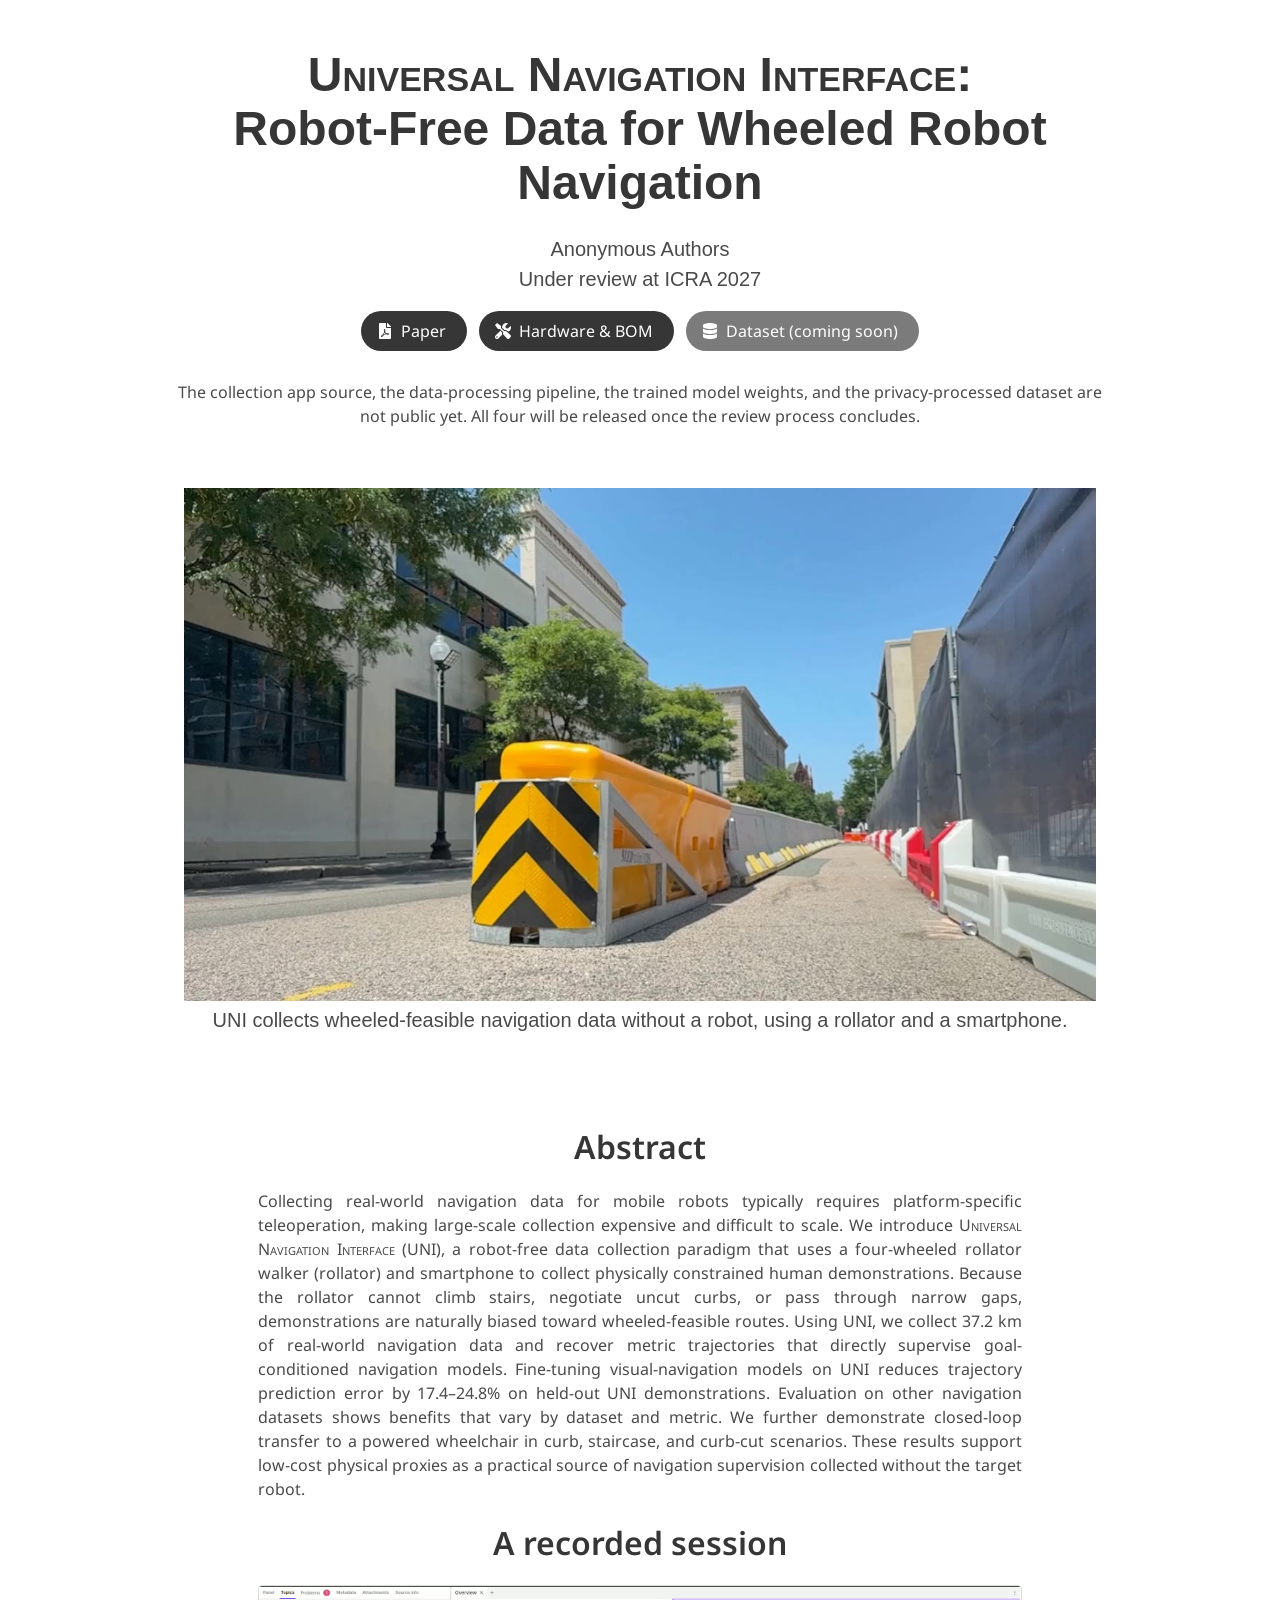
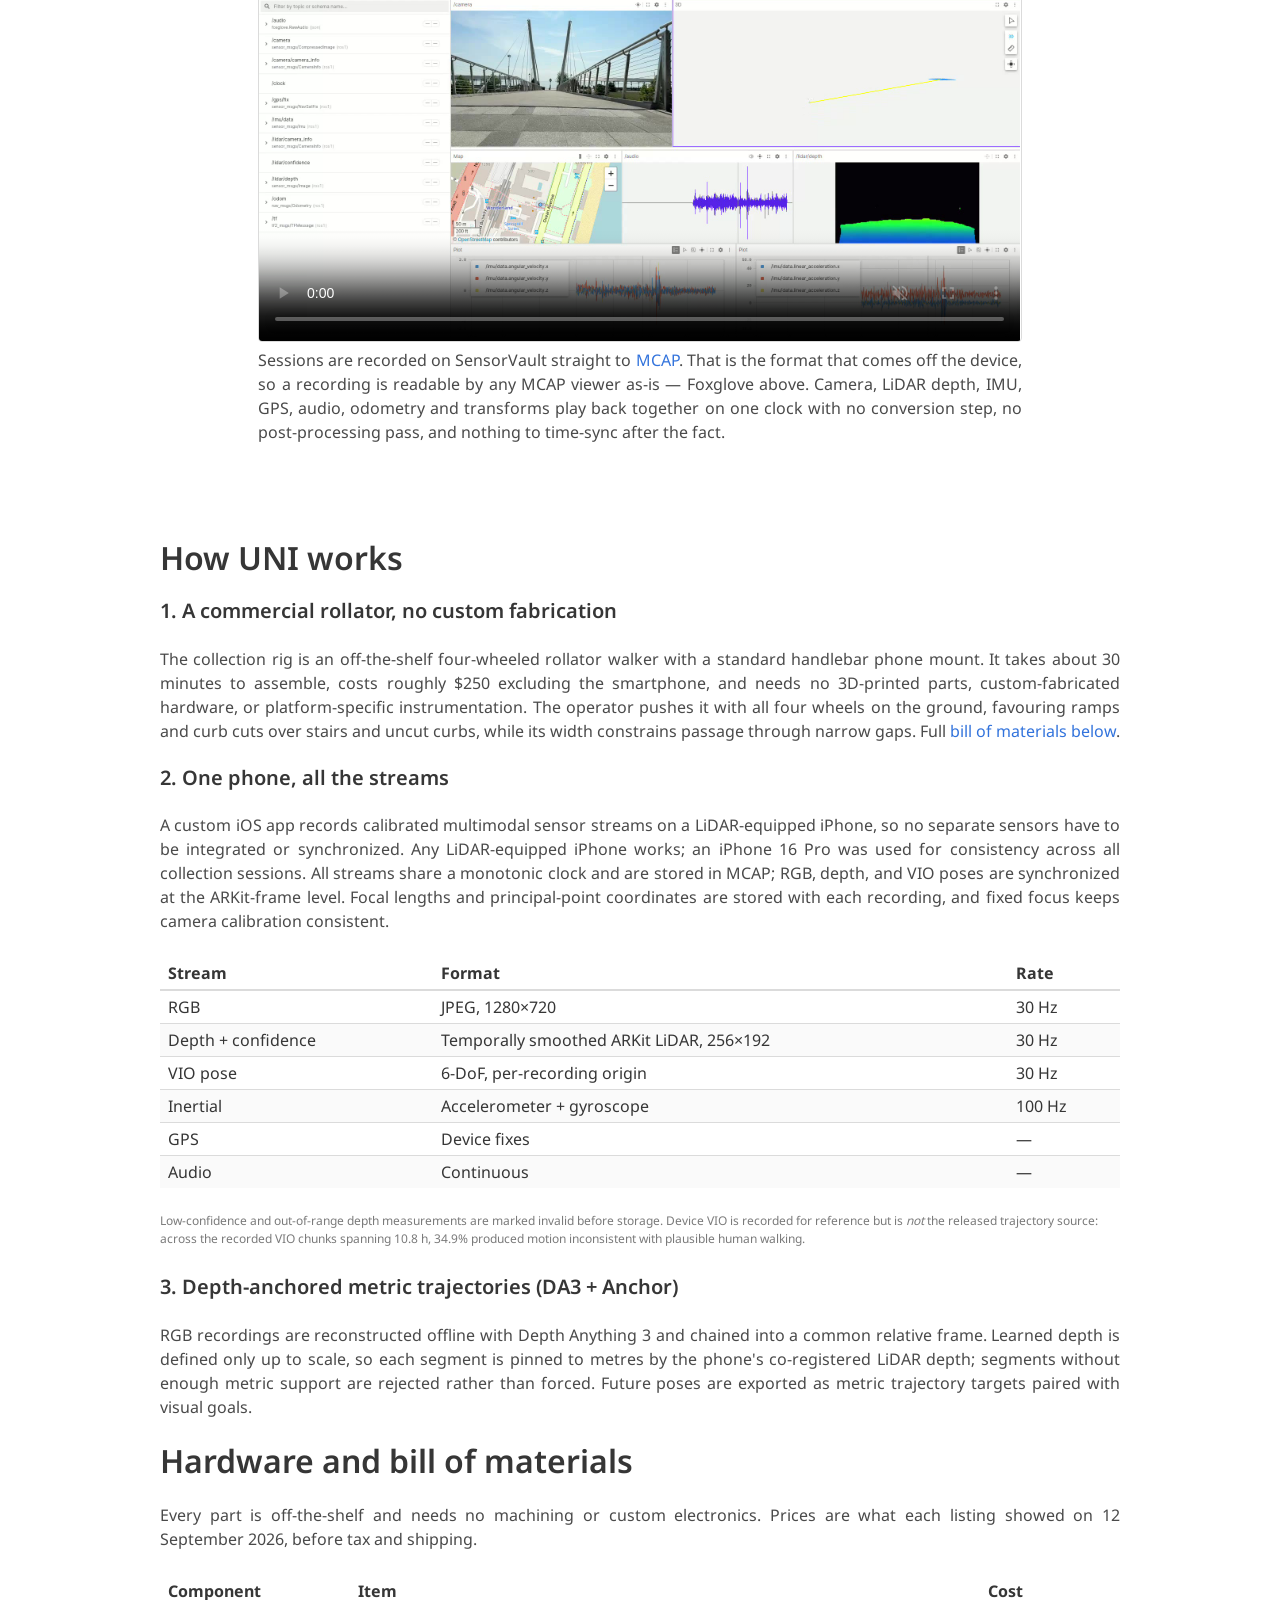
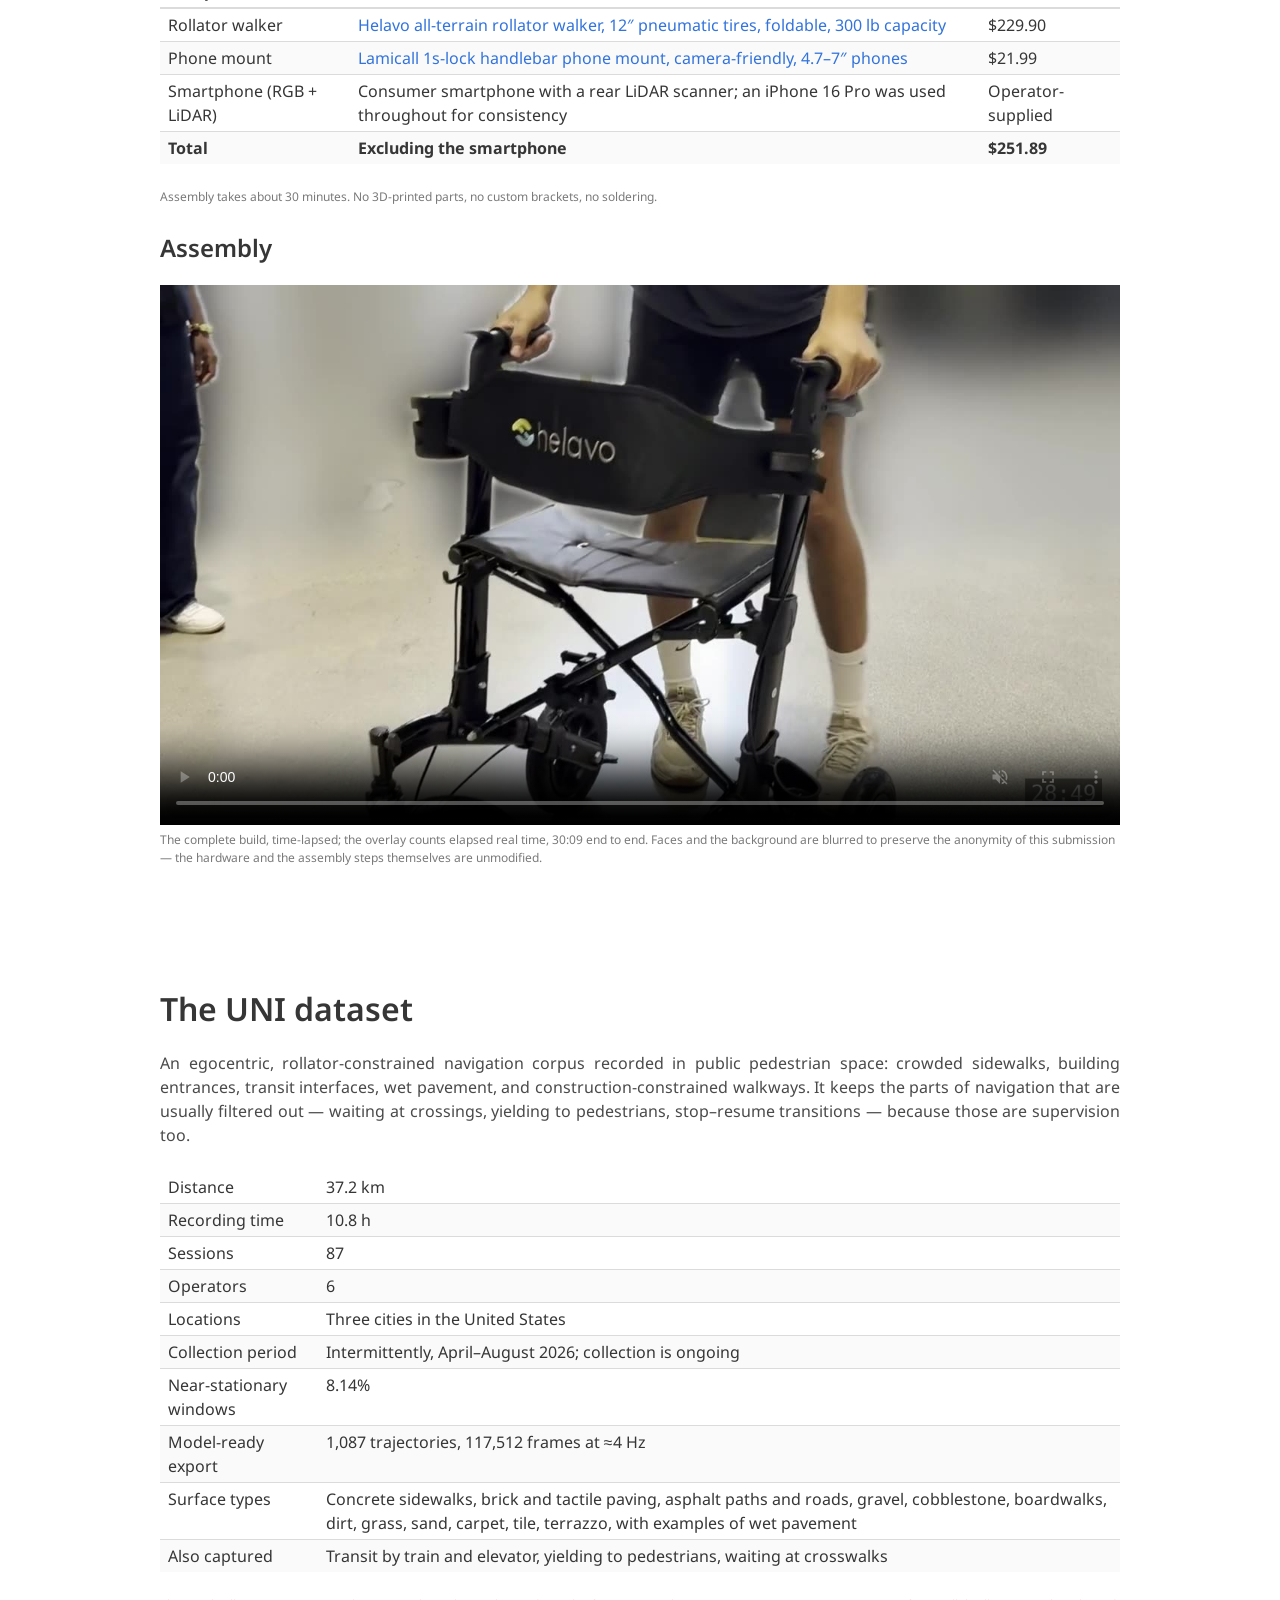
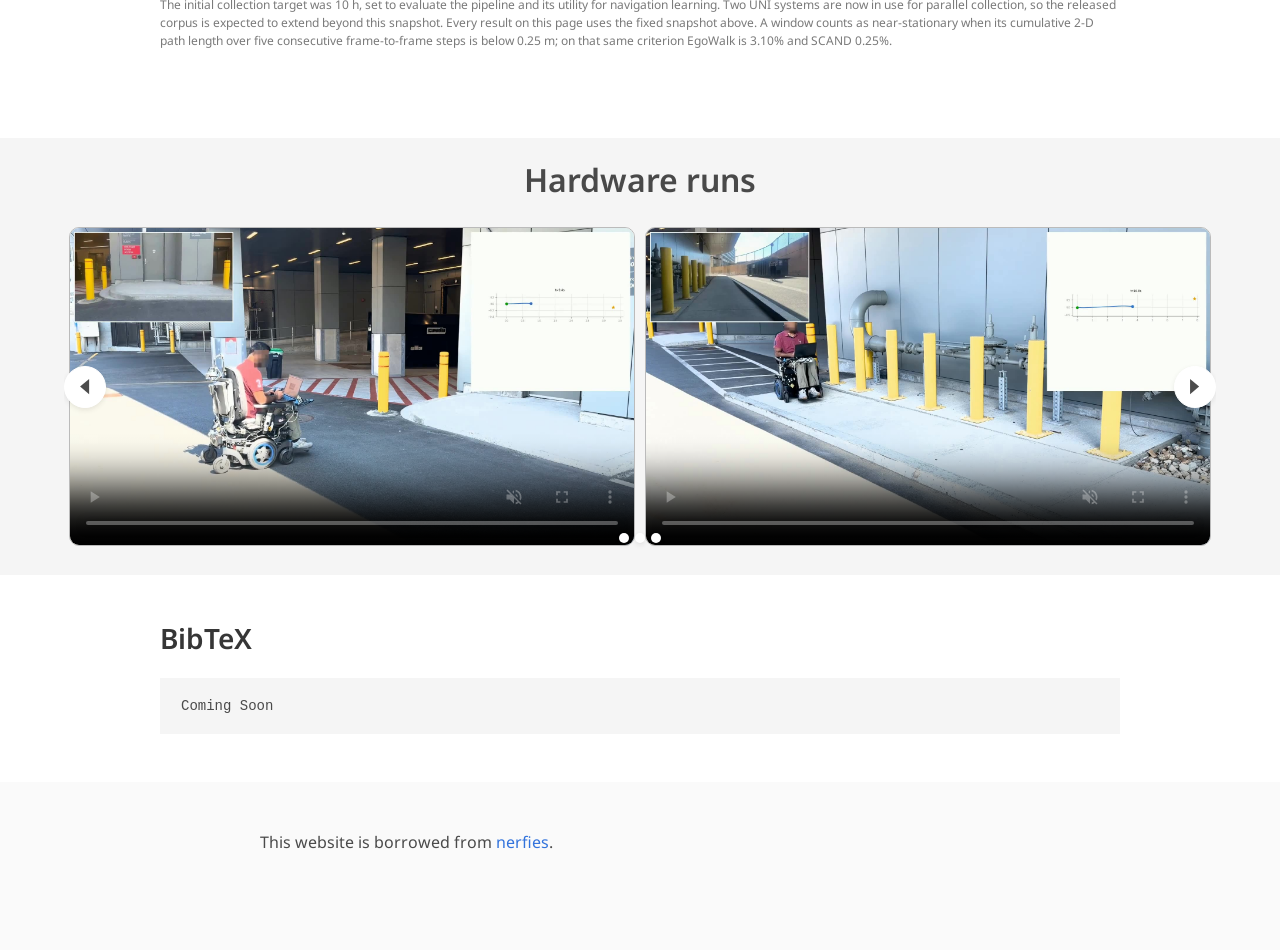
==== index.html @ 8fbfdc80 "carousel the hardware runs after the dataset; tighten system and BOM copy" ====
<!DOCTYPE html>
<html>
<head>
  <meta charset="utf-8">
  <meta name="description"
        content="UNI is a robot-free navigation data collection paradigm: a commercial four-wheeled rollator walker and a LiDAR smartphone collect physically constrained human demonstrations, yielding 37.2 km of metric navigation supervision for wheeled robots.">
  <meta name="keywords" content="visual navigation, robot-free data collection, wheeled robots, demonstration data, assistive mobility">
  <meta name="viewport" content="width=device-width, initial-scale=1">
  <title>UNI: Robot-Free Data for Wheeled Robot Navigation</title>

  <!-- No analytics, no third-party fonts, no CDNs: every asset below is served from this repo. -->
  <link rel="stylesheet" href="./static/css/fonts.css">
  <link rel="stylesheet" href="./static/css/bulma.min.css">
  <link rel="stylesheet" href="./static/css/bulma-carousel.min.css">
  <link rel="stylesheet" href="./static/css/bulma-slider.min.css">
  <link rel="stylesheet" href="./static/css/fontawesome.all.min.css">
  <link rel="stylesheet" href="./static/css/index.css">
  <link rel="icon" href="./static/images/favicon.svg">

  <script src="./static/js/jquery.min.js"></script>
  <script defer src="./static/js/fontawesome.all.min.js"></script>
  <script src="./static/js/bulma-carousel.min.js"></script>
  <script src="./static/js/bulma-slider.min.js"></script>
  <script src="./static/js/index.js"></script>
</head>
<body>

<!-- The template navbar is omitted: every item in it is a link to an author or lab page. -->

<section class="hero">
  <div class="hero-body">
    <div class="container is-max-desktop">
      <div class="columns is-centered">
        <div class="column has-text-centered">
          <h1 class="title is-1 publication-title">
            <span class="dnerf">Universal Navigation Interface</span>:<br>
            Robot-Free Data for Wheeled Robot Navigation
          </h1>
          <div class="is-size-5 publication-authors">
            <span class="author-block">Anonymous Authors</span>
          </div>
          <div class="is-size-5 publication-authors">
            <span class="author-block">Under review at ICRA 2027</span>
          </div>

          <div class="column has-text-centered">
            <div class="publication-links">
              <!-- The PDF is the submitted manuscript with its document properties
                   stripped by tools/scrub-pdf.py. Re-run that after every re-upload:
                   LaTeX rewrites the Info dictionary each build. -->
              <span class="link-block">
                <a href="./static/paper/universal-navigation-interface.pdf"
                   target="_blank" rel="noopener"
                   class="external-link button is-normal is-rounded is-dark">
                  <span class="icon"><i class="fas fa-file-pdf"></i></span>
                  <span>Paper</span>
                </a>
              </span>
              <span class="link-block">
                <a href="#bom" class="external-link button is-normal is-rounded is-dark">
                  <span class="icon"><i class="fas fa-tools"></i></span>
                  <span>Hardware &amp; BOM</span>
                </a>
              </span>
              <span class="link-block">
                <span class="external-link button is-normal is-rounded is-dark" aria-disabled="true">
                  <span class="icon"><i class="fas fa-database"></i></span>
                  <span>Dataset (coming soon)</span>
                </span>
              </span>
              <!-- Code and data buttons go here for the camera-ready. -->
            </div>
            <div class="content">
              <p>
                The collection app source, the data-processing pipeline, the trained model
                weights, and the privacy-processed dataset are not public yet. All four will be
                released once the review process concludes.
              </p>
            </div>
          </div>
        </div>
      </div>
    </div>
  </div>
</section>

<section class="hero teaser">
  <div class="container is-max-desktop">
    <div class="hero-body">
      <!-- poster is frame 0 of the video, so there is no visual jump when playback
           starts, and something is on screen if a browser refuses to autoplay. -->
      <video id="teaser" autoplay muted loop playsinline preload="auto"
             poster="./static/images/teaser_poster.jpg" height="100%">
        <source src="./static/videos/teaser.mp4"
                type="video/mp4">
      </video>
      <h2 class="subtitle has-text-centered">
        <span class="dnerf">UNI</span> collects wheeled-feasible navigation data without a robot,
        using a rollator and a smartphone.
      </h2>
    </div>
  </div>
</section>


<section class="section">
  <div class="container is-max-desktop">
    <!-- Abstract. Paper abstract, verbatim. -->
    <div class="columns is-centered has-text-centered">
      <div class="column is-four-fifths">
        <h2 class="title is-3">Abstract</h2>
        <div class="content has-text-justified">
          <p>
            Collecting real-world navigation data for mobile robots typically requires
            platform-specific teleoperation, making large-scale collection expensive and difficult
            to scale. We introduce <span class="dnerf">Universal Navigation Interface</span>
            (<span class="dnerf">UNI</span>), a robot-free data collection paradigm that uses a
            four-wheeled rollator walker (rollator) and smartphone to collect physically
            constrained human demonstrations. Because the rollator cannot climb stairs, negotiate
            uncut curbs, or pass through narrow gaps, demonstrations are naturally biased toward
            wheeled-feasible routes. Using <span class="dnerf">UNI</span>, we collect 37.2&nbsp;km
            of real-world navigation data and recover metric trajectories that directly supervise
            goal-conditioned navigation models. Fine-tuning visual-navigation models on
            <span class="dnerf">UNI</span> reduces trajectory prediction error by
            17.4&ndash;24.8% on held-out <span class="dnerf">UNI</span> demonstrations. Evaluation
            on other navigation datasets shows benefits that vary by dataset and metric. We further
            demonstrate closed-loop transfer to a powered wheelchair in curb, staircase, and
            curb-cut scenarios. These results support low-cost physical proxies as a practical
            source of navigation supervision collected without the target robot.
          </p>
        </div>
      </div>
    </div>
    <!--/ Abstract. -->

    <!-- Foxglove glimpse. Note: the Map panel names the streets and transit stop of the
         recording site at this zoom. Kept visible at the author's request. -->
    <div class="columns is-centered has-text-centered">
      <div class="column is-four-fifths">
        <h2 class="title is-3">A recorded session</h2>
        <div class="content">
          <video id="foxglove-video" controls muted loop playsinline preload="metadata"
                 width="100%" poster="./static/images/foxglove_poster.jpg">
            <source src="./static/videos/foxglove.mp4"
                    type="video/mp4">
          </video>
          <p class="has-text-justified">
            Sessions are recorded on SensorVault straight to <a
              href="https://mcap.dev/">MCAP</a>. That is the format that comes off the device, so
            a recording is readable by any MCAP viewer as-is &mdash; Foxglove above. Camera, LiDAR
            depth, IMU, GPS, audio, odometry and transforms play back together on one clock with
            no conversion step, no post-processing pass, and nothing to time-sync after the fact.
          </p>
        </div>
      </div>
    </div>
    <!--/ Foxglove glimpse. -->

  </div>
</section>


<section class="section">
  <div class="container is-max-desktop">

    <!-- System. -->
    <div class="columns is-centered">
      <div class="column is-full-width">
        <h2 class="title is-3">How UNI works</h2>

        <h3 class="title is-5">1. A commercial rollator, no custom fabrication</h3>
        <div class="content has-text-justified">
          <p>
            The collection rig is an off-the-shelf four-wheeled rollator walker with a standard
            handlebar phone mount. It takes about 30 minutes to assemble, costs roughly $250
            excluding the smartphone, and needs no 3D-printed parts, custom-fabricated hardware, or
            platform-specific instrumentation. The operator pushes it with all four wheels on the
            ground, favouring ramps and curb cuts over stairs and uncut curbs, while its width
            constrains passage through narrow gaps. Full
            <a href="#bom">bill of materials below</a>.
          </p>
        </div>

        <h3 class="title is-5">2. One phone, all the streams</h3>
        <div class="content has-text-justified">
          <p>
            <!-- The paper names the iOS app. Left unnamed here per ANONYMITY.md, which bars app
                 names attributable to the authors. Restore the name in the camera-ready. -->
            A custom iOS app records calibrated multimodal sensor streams on a LiDAR-equipped
            iPhone, so no separate sensors have to be integrated or synchronized. Any
            LiDAR-equipped iPhone works; an iPhone 16 Pro was used for consistency across all
            collection sessions. All streams share a monotonic clock and are stored in MCAP; RGB,
            depth, and VIO poses are synchronized at the ARKit-frame level. Focal lengths and
            principal-point coordinates are stored with each recording, and fixed focus keeps
            camera calibration consistent.
          </p>
        </div>

        <table class="table is-fullwidth is-striped is-narrow">
          <thead>
            <tr><th>Stream</th><th>Format</th><th>Rate</th></tr>
          </thead>
          <tbody>
            <tr><td>RGB</td><td>JPEG, 1280&times;720</td><td>30&nbsp;Hz</td></tr>
            <tr><td>Depth + confidence</td><td>Temporally smoothed ARKit LiDAR, 256&times;192</td><td>30&nbsp;Hz</td></tr>
            <tr><td>VIO pose</td><td>6-DoF, per-recording origin</td><td>30&nbsp;Hz</td></tr>
            <tr><td>Inertial</td><td>Accelerometer + gyroscope</td><td>100&nbsp;Hz</td></tr>
            <tr><td>GPS</td><td>Device fixes</td><td>&mdash;</td></tr>
            <tr><td>Audio</td><td>Continuous</td><td>&mdash;</td></tr>
          </tbody>
        </table>
        <p class="is-size-7 has-text-grey">
          Low-confidence and out-of-range depth measurements are marked invalid before storage.
          Device VIO is recorded for reference but is <em>not</em> the released trajectory source:
          across the recorded VIO chunks spanning 10.8&nbsp;h, 34.9% produced motion inconsistent
          with plausible human walking.
        </p>

        <h3 class="title is-5">3. Depth-anchored metric trajectories (DA3&nbsp;+&nbsp;Anchor)</h3>
        <div class="content has-text-justified">
          <p>
            RGB recordings are reconstructed offline with Depth Anything 3 and chained into a
            common relative frame. Learned depth is defined only up to scale, so each segment is
            pinned to metres by the phone's co-registered LiDAR depth; segments without enough
            metric support are rejected rather than forced. Future poses are exported as metric
            trajectory targets paired with visual goals.
          </p>
        </div>
      </div>
    </div>
    <!--/ System. -->

    <!-- Hardware. Kept next to the system description because the paper points readers
         here for the bill of materials. -->
    <div class="columns is-centered" id="bom">
      <div class="column is-full-width">
        <h2 class="title is-3">Hardware and bill of materials</h2>
        <div class="content has-text-justified">
          <p>
            Every part is off-the-shelf and needs no machining or custom electronics. Prices are
            what each listing showed on <time datetime="2026-09-12">12 September 2026</time>,
            before tax and shipping.
          </p>
        </div>

        <table class="table is-fullwidth is-striped is-narrow">
          <thead>
            <tr><th>Component</th><th>Item</th><th>Cost</th></tr>
          </thead>
          <tbody>
            <tr>
              <td>Rollator walker</td>
              <td><a href="https://www.amazon.com/dp/B0B3XBNTQX"
                     rel="noopener noreferrer">Helavo all-terrain rollator walker,
                  12&Prime; pneumatic tires, foldable, 300&nbsp;lb capacity</a></td>
              <td>$229.90</td>
            </tr>
            <tr>
              <td>Phone mount</td>
              <td><a href="https://www.amazon.com/dp/B0BN551HR2"
                     rel="noopener noreferrer">Lamicall 1s-lock handlebar phone mount,
                  camera-friendly, 4.7&ndash;7&Prime; phones</a></td>
              <td>$21.99</td>
            </tr>
            <tr>
              <td>Smartphone (RGB + LiDAR)</td>
              <td>Consumer smartphone with a rear LiDAR scanner; an iPhone 16 Pro was used
                  throughout for consistency</td>
              <td>Operator-supplied</td>
            </tr>
            <tr>
              <th>Total</th>
              <th>Excluding the smartphone</th>
              <th>$251.89</th>
            </tr>
          </tbody>
        </table>
        <p class="is-size-7 has-text-grey">
          Assembly takes about 30 minutes. No 3D-printed parts, no custom brackets, no soldering.
        </p>

        <!-- Assembly walkthrough. Local file, not a YouTube embed: an embed would log
             every reviewer's request to a third party. -->
        <h3 class="title is-4">Assembly</h3>
        <div class="content">
          <video id="assembly-video" controls muted playsinline preload="metadata" width="100%"
                 poster="./static/images/assembly_poster.jpg">
            <source src="./static/videos/assembly.mp4"
                    type="video/mp4">
          </video>
          <p class="is-size-7 has-text-grey">
            The complete build, time-lapsed; the overlay counts elapsed real time, 30:09 end to end.
            Faces and the background are blurred to preserve the anonymity of this submission &mdash;
            the hardware and the assembly steps themselves are unmodified.
          </p>
        </div>
      </div>
    </div>
    <!--/ Hardware. -->

  </div>
</section>


<section class="section" id="dataset">
  <div class="container is-max-desktop">

    <!-- Dataset. -->
    <div class="columns is-centered">
      <div class="column is-full-width">
        <h2 class="title is-3">The UNI dataset</h2>

        <div class="content has-text-justified">
          <p>
            An egocentric, rollator-constrained navigation corpus recorded in public pedestrian
            space: crowded sidewalks, building entrances, transit interfaces, wet pavement, and
            construction-constrained walkways. It keeps the parts of navigation that are usually
            filtered out &mdash; waiting at crossings, yielding to pedestrians, stop&ndash;resume
            transitions &mdash; because those are supervision too.
          </p>
        </div>

        <table class="table is-fullwidth is-striped is-narrow">
          <tbody>
            <tr><td>Distance</td><td>37.2 km</td></tr>
            <tr><td>Recording time</td><td>10.8 h</td></tr>
            <tr><td>Sessions</td><td>87</td></tr>
            <tr><td>Operators</td><td>6</td></tr>
            <tr><td>Locations</td><td>Three cities in the United States</td></tr>
            <tr><td>Collection period</td><td>Intermittently, April&ndash;August 2026; collection is ongoing</td></tr>
            <tr><td>Near-stationary windows</td><td>8.14%</td></tr>
            <tr><td>Model-ready export</td><td>1,087 trajectories, 117,512 frames at &asymp;4 Hz</td></tr>
            <tr><td>Surface types</td><td>Concrete sidewalks, brick and tactile paving, asphalt
                paths and roads, gravel, cobblestone, boardwalks, dirt, grass, sand, carpet, tile,
                terrazzo, with examples of wet pavement</td></tr>
            <tr><td>Also captured</td><td>Transit by train and elevator, yielding to pedestrians,
                waiting at crosswalks</td></tr>
          </tbody>
        </table>
        <p class="is-size-7 has-text-grey">
          The initial collection target was 10 h, set to evaluate the pipeline and its utility for
          navigation learning. Two UNI systems are now in use for parallel collection, so the
          released corpus is expected to extend beyond this snapshot. Every result on this page
          uses the fixed snapshot above. A window counts as near-stationary when its cumulative
          2-D path length over five consecutive frame-to-frame steps is below 0.25&nbsp;m; on that
          same criterion EgoWalk is 3.10% and SCAND 0.25%.
        </p>
      </div>
    </div>
  </div>

  <div class="container is-max-desktop">
    <div class="columns is-centered">
      <div class="column is-full-width">
        <!-- Downloadable subset. Add the button here once a subset is actually ready to serve;
             a reviewer who can open real data trusts the corpus far more than one reading a
             table. Host the file in this repo or on an anonymous host, and strip metadata first. -->
      </div>
    </div>
    <!--/ Dataset. -->
  </div>
</section>


<!-- Hardware runs. bulma-carousel is already loaded in the head and index.js
     attaches every .carousel. slidesToShow is set to 2 there rather than via
     data-slides-to-show: dataset values are strings, and the lib adds slidesToShow to
     itself in its centerMode path, where "2" would concatenate instead of add. -->
<section class="hero is-light is-small">
  <div class="hero-body">
    <div class="container">
      <h2 class="title is-3 has-text-centered">Hardware runs</h2>
      <div id="results-carousel" class="carousel results-carousel">
        <div class="item">
          <video poster="./static/images/deploy_curb_poster.jpg" id="deploy-curb-video"
                 autoplay controls muted loop playsinline height="100%">
            <source src="./static/videos/deploy_curb.mp4"
                    type="video/mp4">
          </video>
        </div>
        <div class="item">
          <video poster="./static/images/deploy_curb_climb_poster.jpg" id="deploy-curb-climb-video"
                 autoplay controls muted loop playsinline height="100%">
            <source src="./static/videos/deploy_curb_climb.mp4"
                    type="video/mp4">
          </video>
        </div>
        <div class="item">
          <video poster="./static/images/deploy_stairs_poster.jpg" id="deploy-stairs-video"
                 autoplay controls muted loop playsinline height="100%">
            <source src="./static/videos/deploy_stairs.mp4"
                    type="video/mp4">
          </video>
        </div>
      </div>
    </div>
  </div>
</section>
<!--/ Hardware runs. -->


<section class="section" id="BibTeX">
  <div class="container is-max-desktop content">
    <h2 class="title">BibTeX</h2>
    <pre><code>Coming Soon</code></pre>
  </div>
</section>


<footer class="footer">
  <div class="container">
    <div class="columns is-centered">
      <div class="column is-8">
        <div class="content">
          <p>
            This website is borrowed from <a href="https://github.com/google/nerfies">nerfies</a>.
          </p>
        </div>
      </div>
    </div>
  </div>
</footer>

</body>
</html>
---- static/css/fonts.css ----
/* Noto Sans (SIL Open Font License 1.1), self-hosted so the page issues no
   third-party requests. Variable font: one file covers the full weight range. */

/* latin-ext */
@font-face {
  font-family: 'Noto Sans';
  font-style: normal;
  font-weight: 100 900;
  font-stretch: 100%;
  font-display: swap;
  src: url(../fonts/noto-sans-latin-ext.woff2) format('woff2');
  unicode-range: U+0100-02BA, U+02BD-02C5, U+02C7-02CC, U+02CE-02D7, U+02DD-02FF, U+0304, U+0308, U+0329, U+1D00-1DBF, U+1E00-1E9F, U+1EF2-1EFF, U+2020, U+20A0-20AB, U+20AD-20C0, U+2113, U+2C60-2C7F, U+A720-A7FF;
}

/* latin */
@font-face {
  font-family: 'Noto Sans';
  font-style: normal;
  font-weight: 100 900;
  font-stretch: 100%;
  font-display: swap;
  src: url(../fonts/noto-sans-latin.woff2) format('woff2');
  unicode-range: U+0000-00FF, U+0131, U+0152-0153, U+02BB-02BC, U+02C6, U+02DA, U+02DC, U+0304, U+0308, U+0329, U+2000-206F, U+20AC, U+2122, U+2191, U+2193, U+2212, U+2215, U+FEFF, U+FFFD;
}
---- static/css/index.css ----
body {
  font-family: 'Noto Sans', sans-serif;
}


.footer .icon-link {
    font-size: 25px;
    color: #000;
}

.link-block a,
.link-block .button {
    margin-top: 5px;
    margin-bottom: 5px;
}

/* The dataset button is a placeholder until the release, so it is a plain
   <span> with no href: keep the button metrics but drop the click affordance. */
.link-block .button[aria-disabled="true"] {
    cursor: default;
    opacity: 0.65;
}

.dnerf {
  font-variant: small-caps;
}


.teaser .hero-body {
  padding-top: 0;
  padding-bottom: 3rem;
}

.teaser {
  font-family: 'Google Sans', sans-serif;
}


.publication-title {
}

.publication-banner {
  max-height: parent;

}

.publication-banner video {
  position: relative;
  left: auto;
  top: auto;
  transform: none;
  object-fit: fit;
}

.publication-header .hero-body {
}

.publication-title {
    font-family: 'Google Sans', sans-serif;
}

.publication-authors {
    font-family: 'Google Sans', sans-serif;
}

.publication-venue {
    color: #555;
    width: fit-content;
    font-weight: bold;
}

.publication-awards {
    color: #ff3860;
    width: fit-content;
    font-weight: bolder;
}

.publication-authors {
}

.publication-authors a {
   color: hsl(204, 86%, 53%) !important;
}

.publication-authors a:hover {
    text-decoration: underline;
}

.author-block {
  display: inline-block;
}

.publication-banner img {
}

.publication-authors {
  /*color: #4286f4;*/
}

.publication-video {
    position: relative;
    width: 100%;
    height: 0;
    padding-bottom: 56.25%;

    overflow: hidden;
    border-radius: 10px !important;
}

.publication-video iframe {
    position: absolute;
    top: 0;
    left: 0;
    width: 100%;
    height: 100%;
}

.publication-body img {
}

.results-carousel {
  overflow: hidden;
}

.results-carousel .item {
  margin: 5px;
  overflow: hidden;
  border: 1px solid #bbb;
  border-radius: 10px;
  padding: 0;
  font-size: 0;
}

.results-carousel video {
  margin: 0;
}


.interpolation-panel {
  background: #f5f5f5;
  border-radius: 10px;
}

.interpolation-panel .interpolation-image {
  width: 100%;
  border-radius: 5px;
}

.interpolation-video-column {
}

.interpolation-panel .slider {
  margin: 0 !important;
}

.interpolation-panel .slider {
  margin: 0 !important;
}

#interpolation-image-wrapper {
  width: 100%;
}
#interpolation-image-wrapper img {
  border-radius: 5px;
}


/* Footnote lines under tables. Bulma gives a bare <p> no bottom margin, so
   without this they collide with the next heading. */
p.is-size-7.has-text-grey {
  margin-bottom: 1.75rem;
}


/* Hero link buttons. Bulma gives adjacent buttons no gap outside a .buttons
   wrapper, and .link-block only sets vertical margin, so they would touch. */
.publication-links {
  margin-bottom: 1.5rem;
}

.publication-links .link-block {
  display: inline-block;
  margin: 0 0.25rem;
}


/* Foxglove clip. Its topics sidebar is near-white, so against a white page the
   left ~25% of the frame reads as background and the video looks shoved right of
   the centred heading above it. A border makes the real extent visible. */
#foxglove-video {
  border: 1px solid #dbdbdb;
  border-radius: 4px;
}
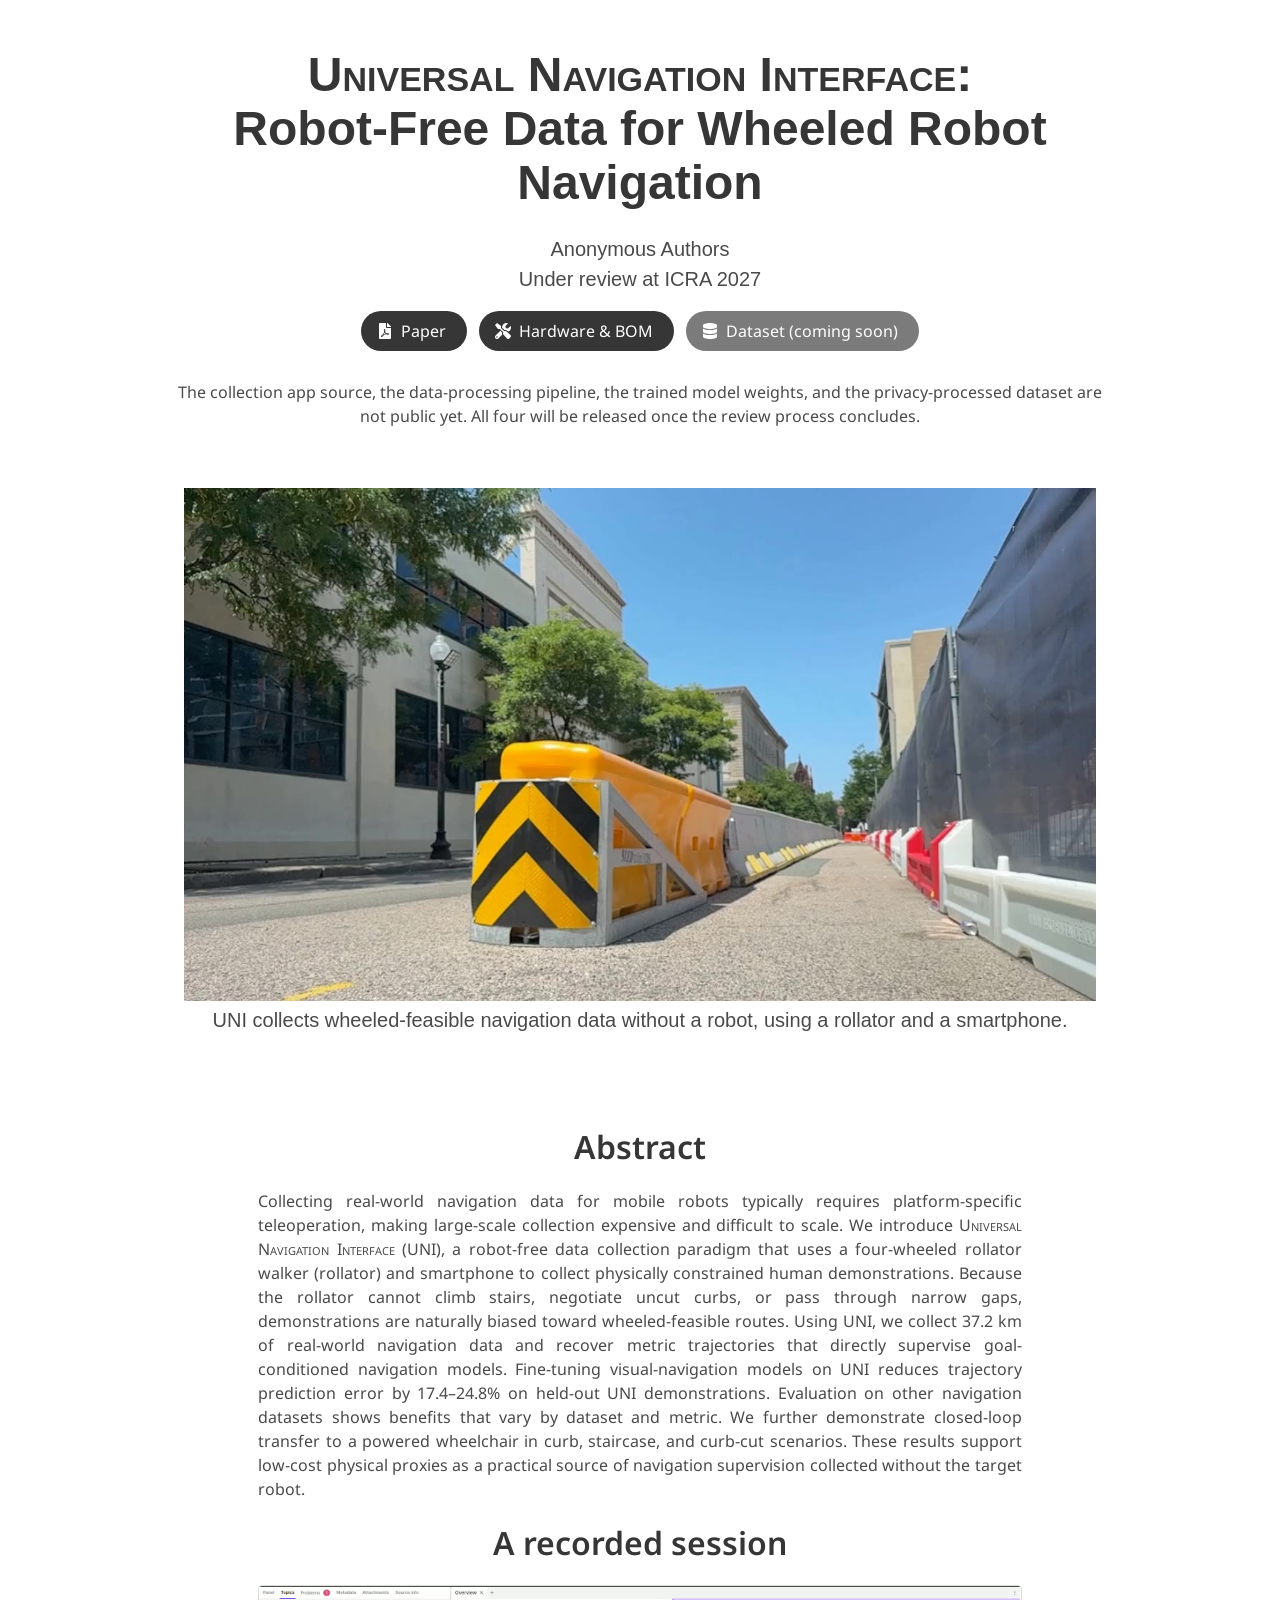
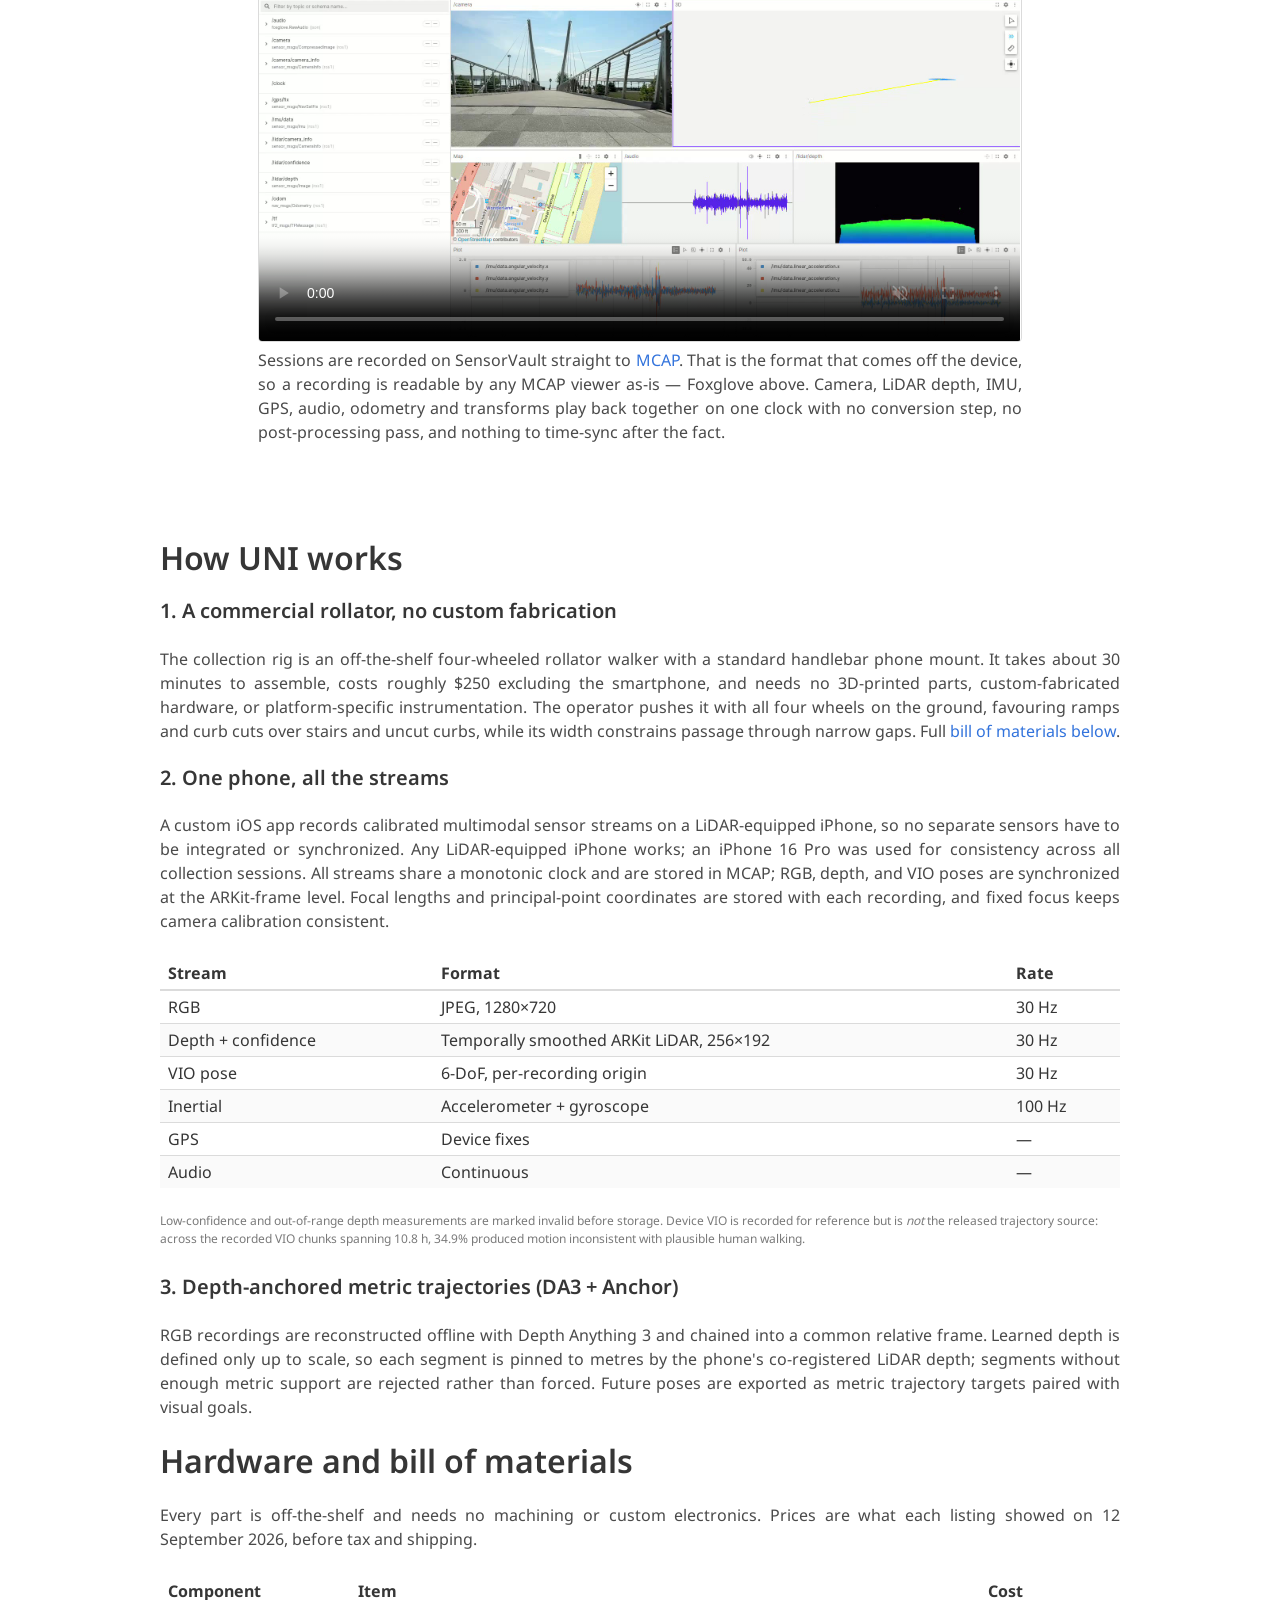
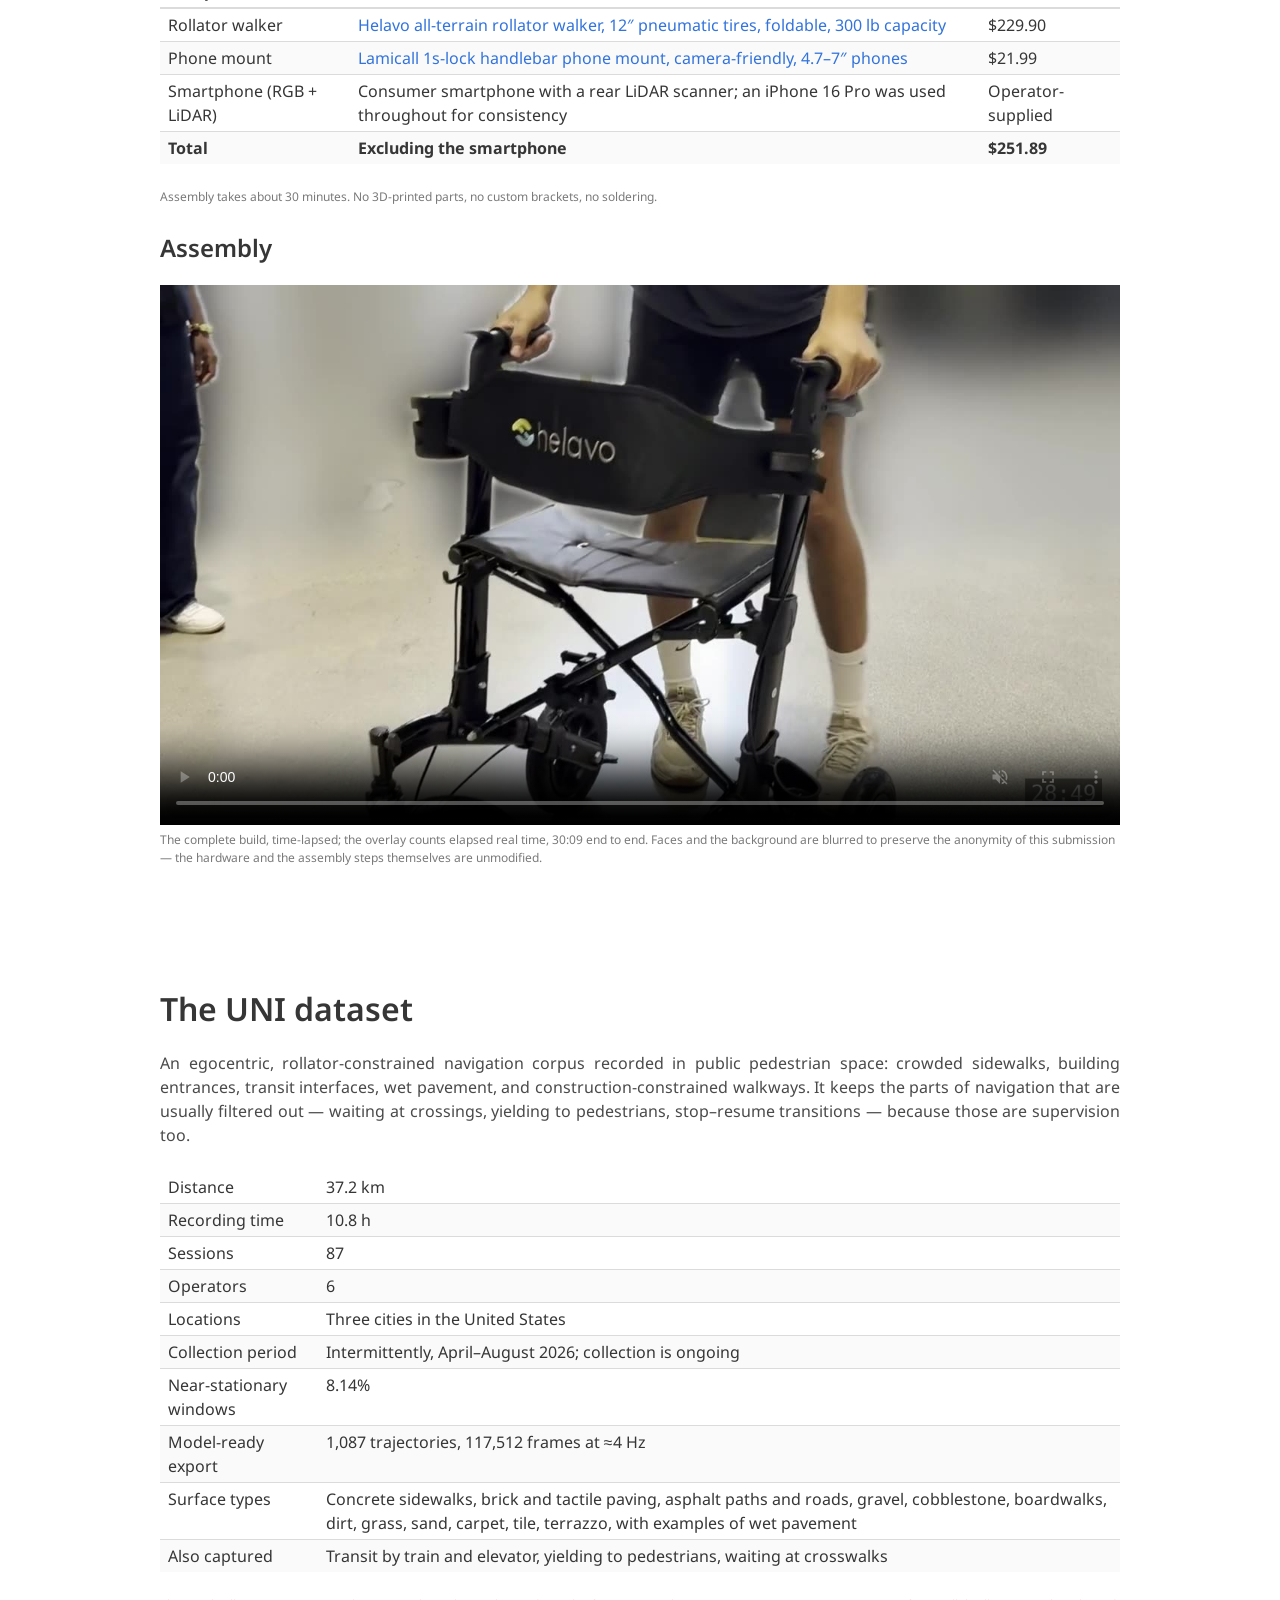
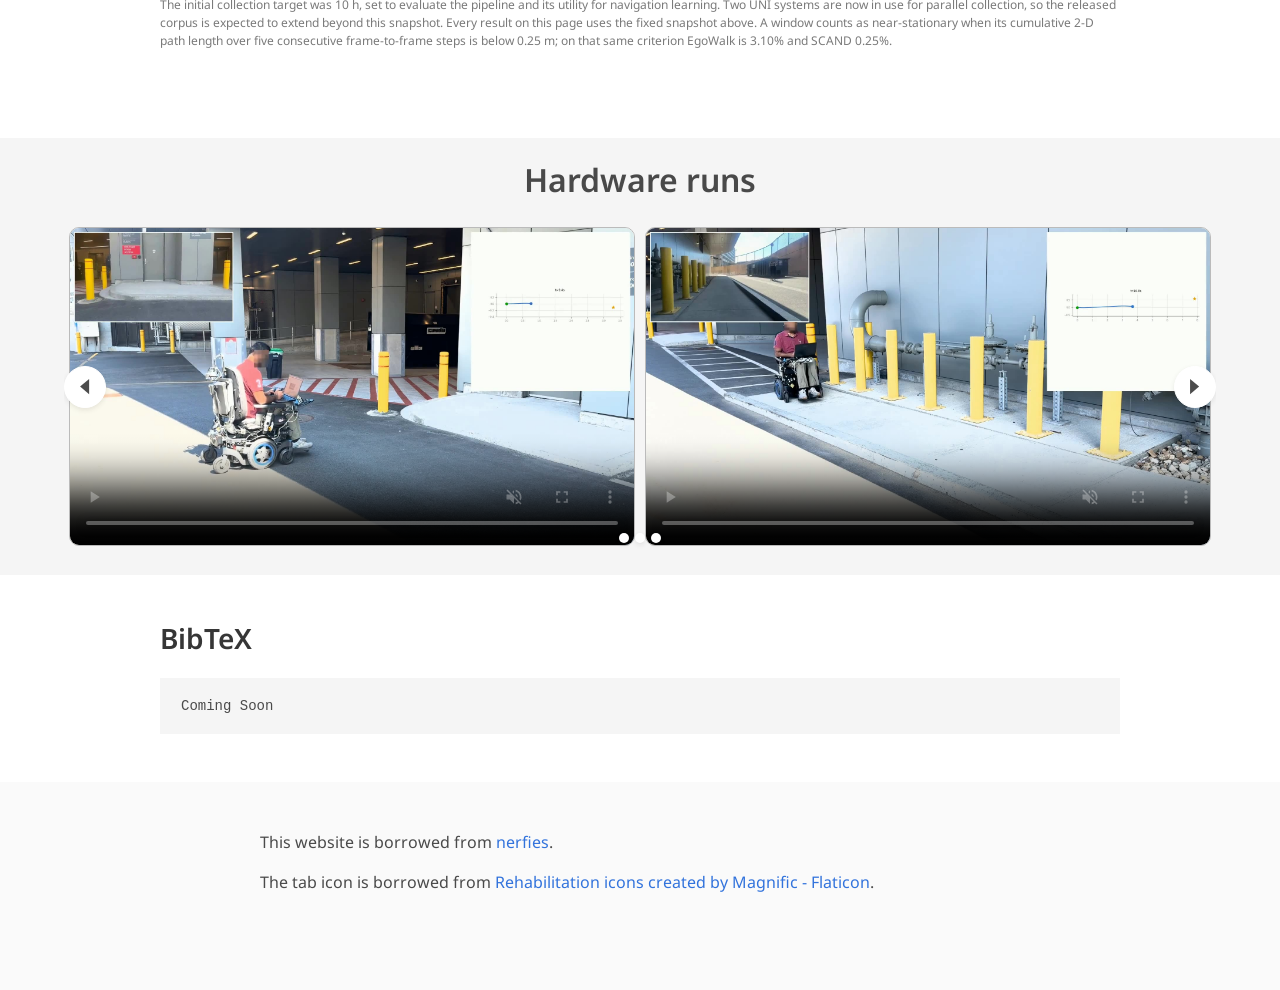
==== commit 9fca5f64: "credit the favicon author in the footer" ====
--- a/index.html
+++ b/index.html
@@ -6,7 +6,7 @@
         content="UNI is a robot-free navigation data collection paradigm: a commercial four-wheeled rollator walker and a LiDAR smartphone collect physically constrained human demonstrations, yielding 37.2 km of metric navigation supervision for wheeled robots.">
   <meta name="keywords" content="visual navigation, robot-free data collection, wheeled robots, demonstration data, assistive mobility">
   <meta name="viewport" content="width=device-width, initial-scale=1">
-  <title>UNI: Robot-Free Data for Wheeled Robot Navigation</title>
+  <title>Universal Navigation Interface (UNI)</title>
 
   <!-- No analytics, no third-party fonts, no CDNs: every asset below is served from this repo. -->
   <link rel="stylesheet" href="./static/css/fonts.css">
@@ -15,7 +15,9 @@
   <link rel="stylesheet" href="./static/css/bulma-slider.min.css">
   <link rel="stylesheet" href="./static/css/fontawesome.all.min.css">
   <link rel="stylesheet" href="./static/css/index.css">
-  <link rel="icon" href="./static/images/favicon.svg">
+  <link rel="icon" type="image/png" sizes="32x32" href="./static/images/favicon-32x32.png">
+  <link rel="icon" type="image/png" sizes="16x16" href="./static/images/favicon-16x16.png">
+  <link rel="apple-touch-icon" sizes="180x180" href="./static/images/apple-touch-icon.png">
 
   <script src="./static/js/jquery.min.js"></script>
   <script defer src="./static/js/fontawesome.all.min.js"></script>
@@ -415,6 +417,11 @@
           <p>
             This website is borrowed from <a href="https://github.com/google/nerfies">nerfies</a>.
           </p>
+          <p>
+            The tab icon is borrowed from <a href="https://www.flaticon.com/free-icons/rehabilitation"
+                                             title="rehabilitation icons">Rehabilitation icons
+            created by Magnific - Flaticon</a>.
+          </p>
         </div>
       </div>
     </div>
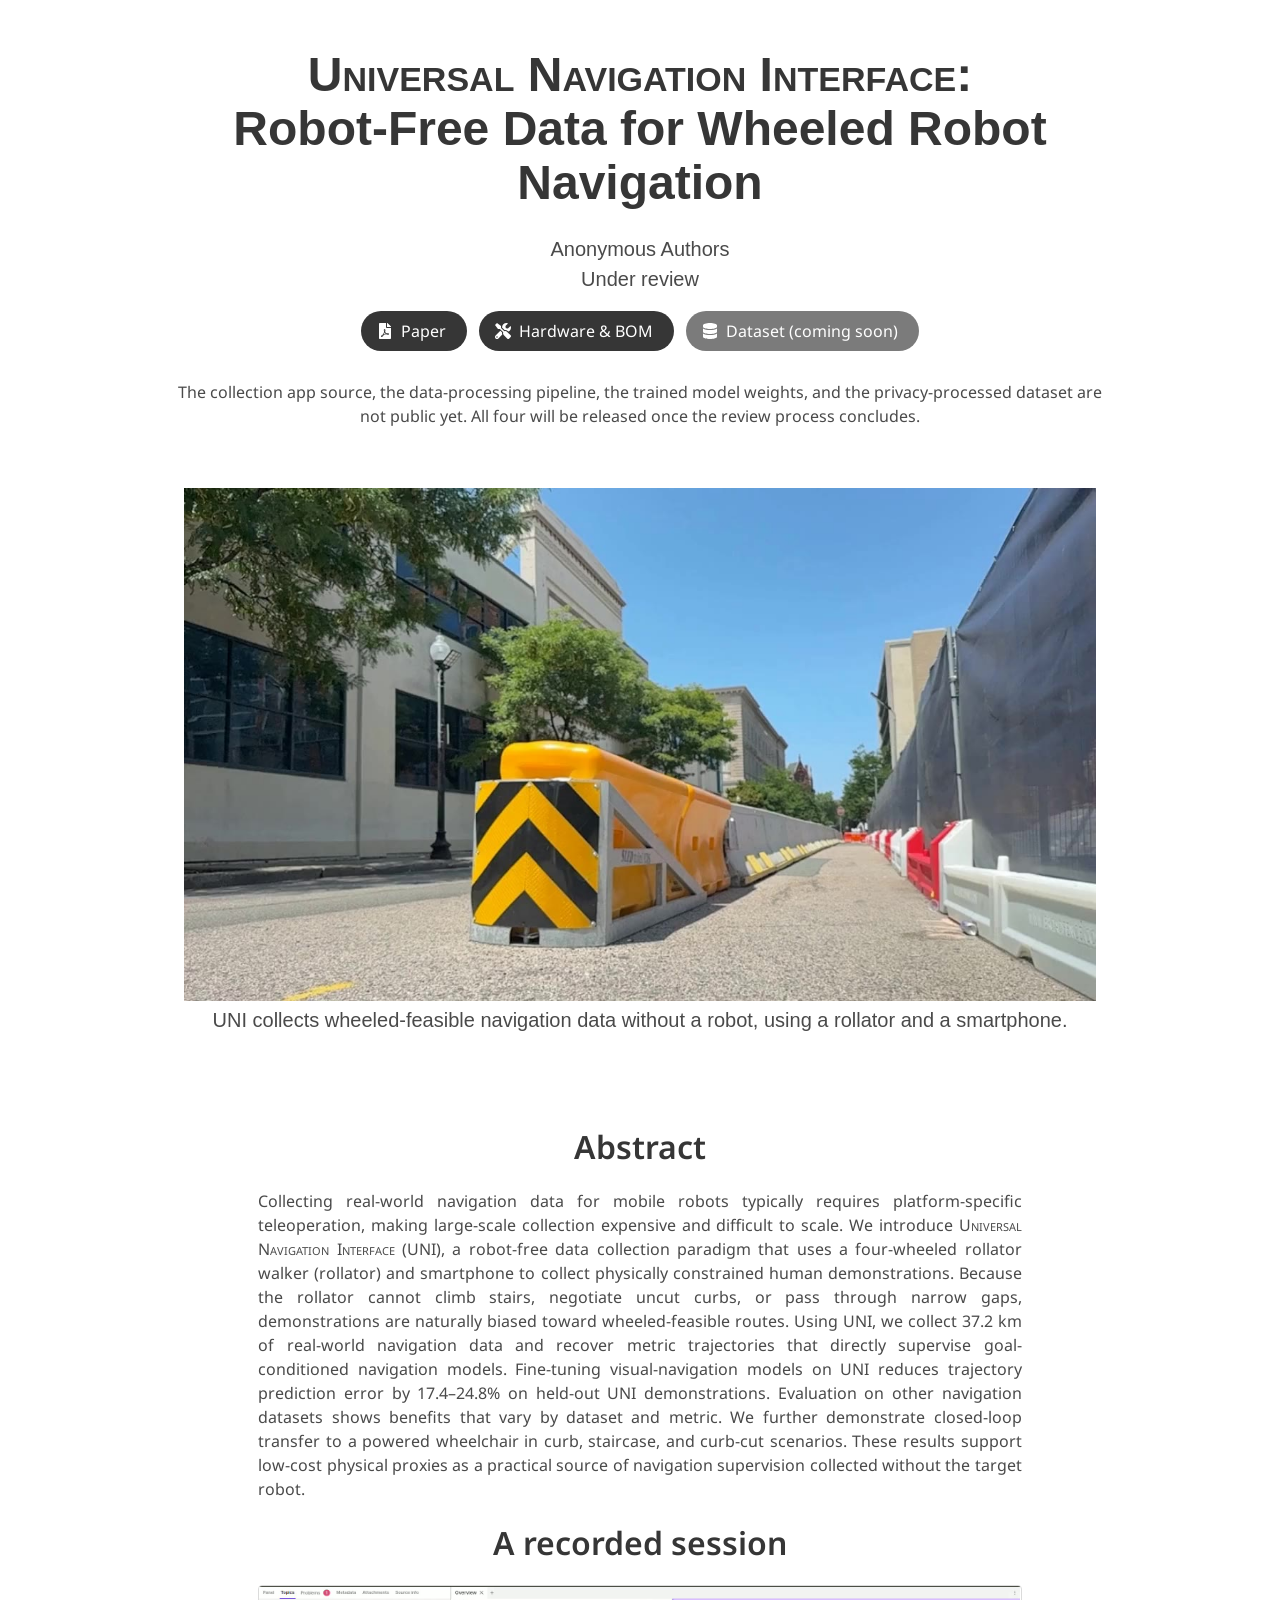
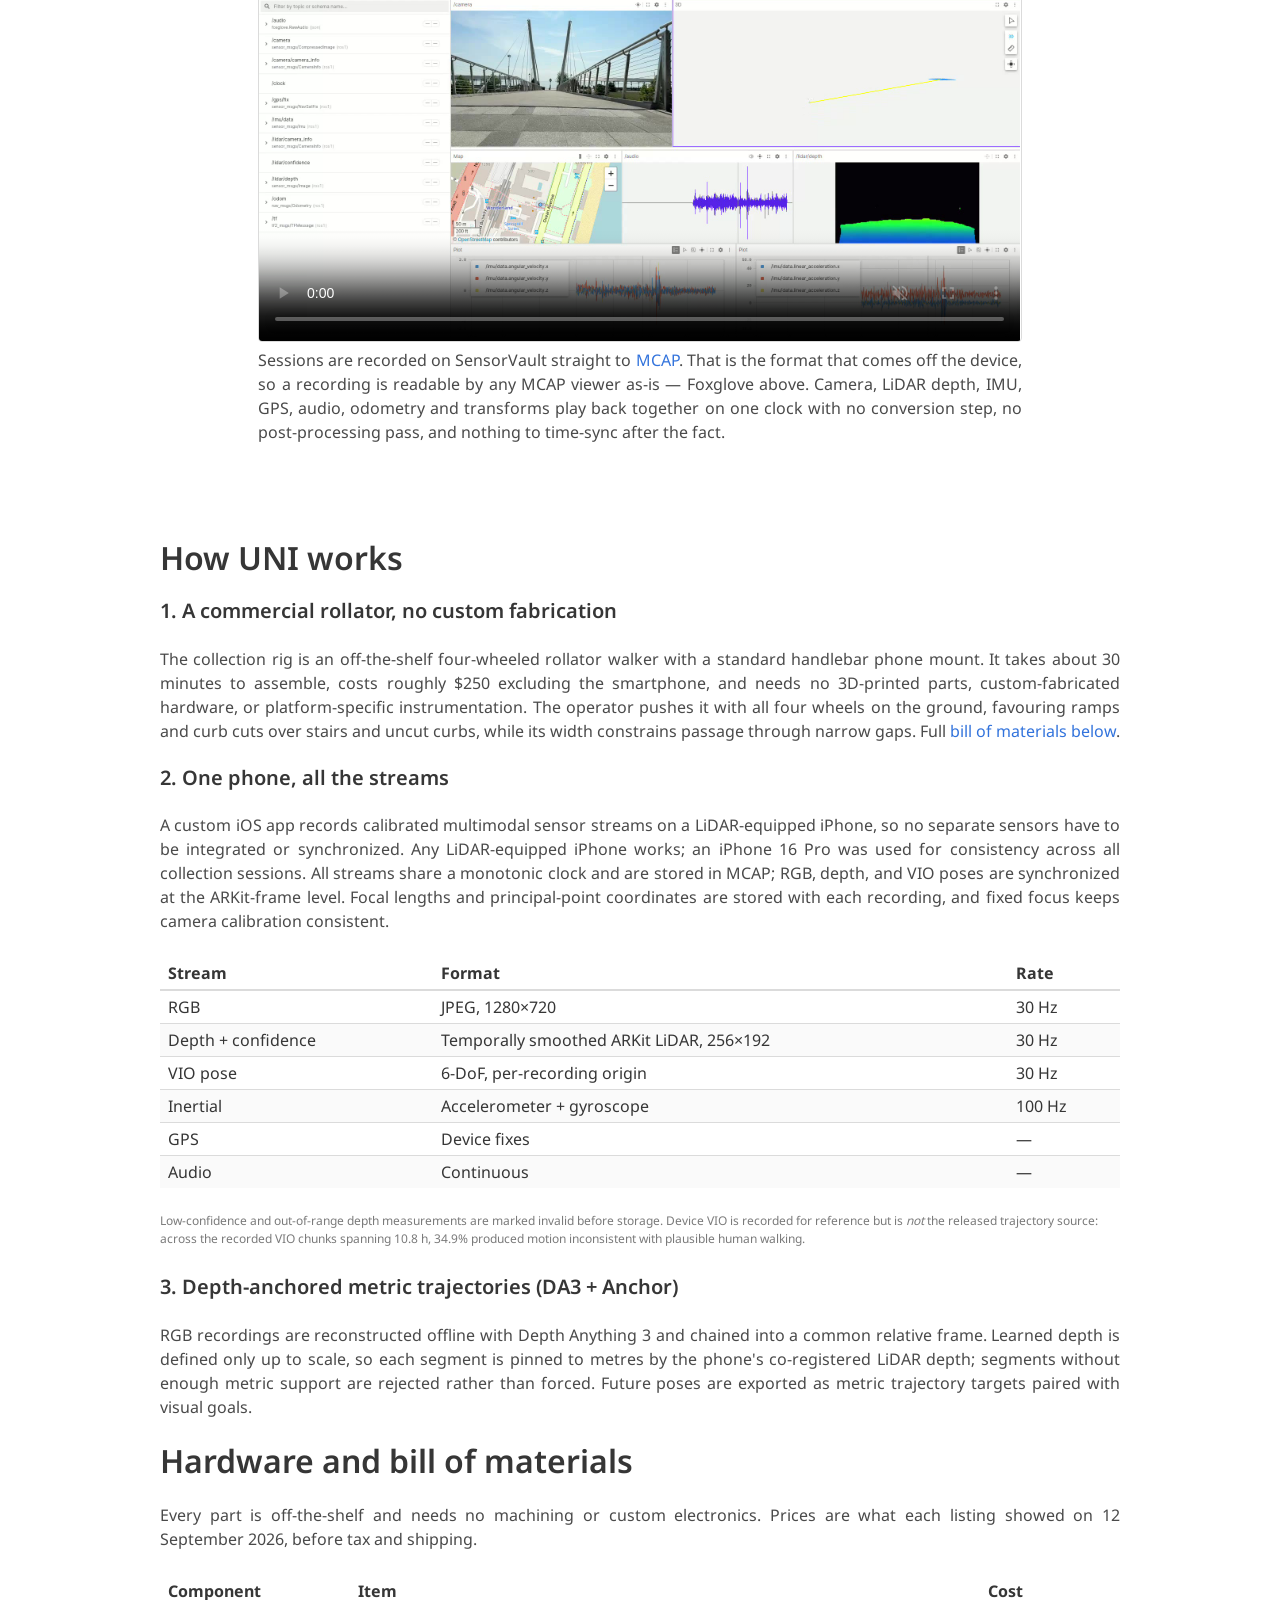
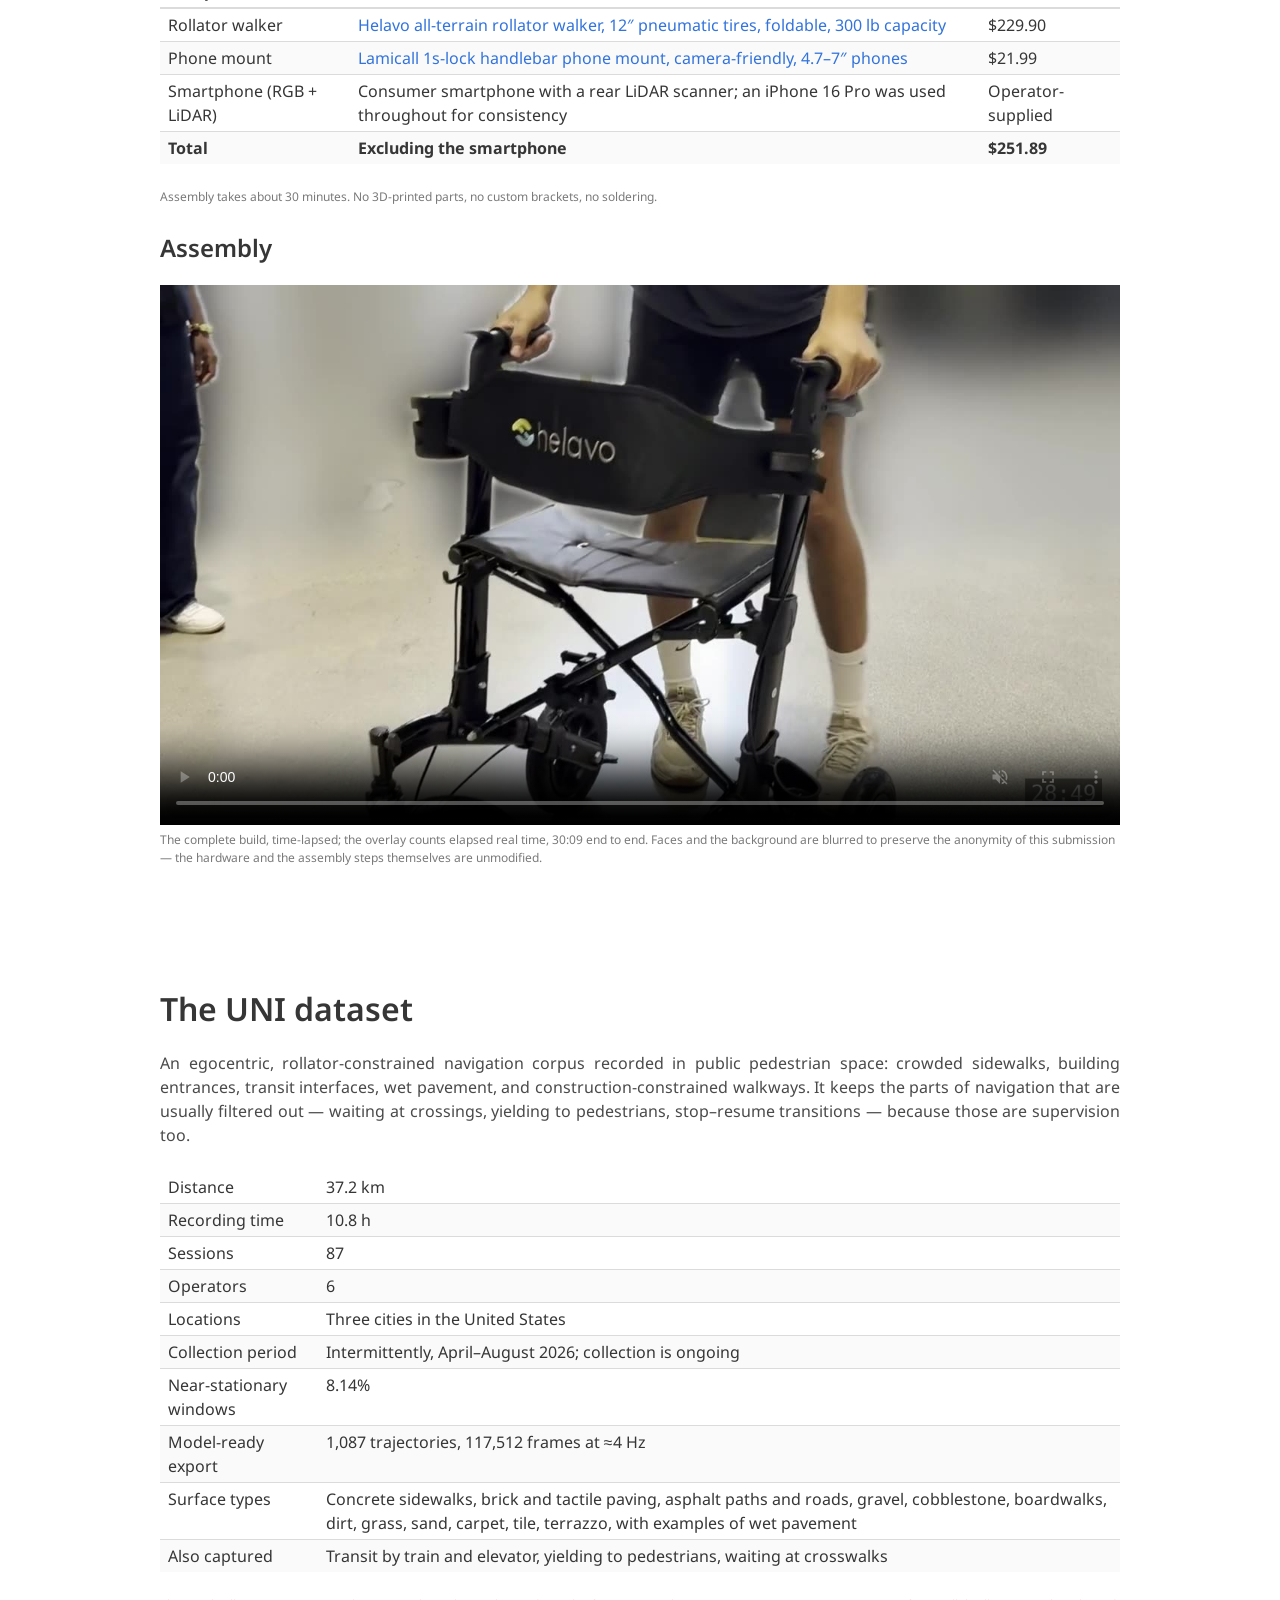
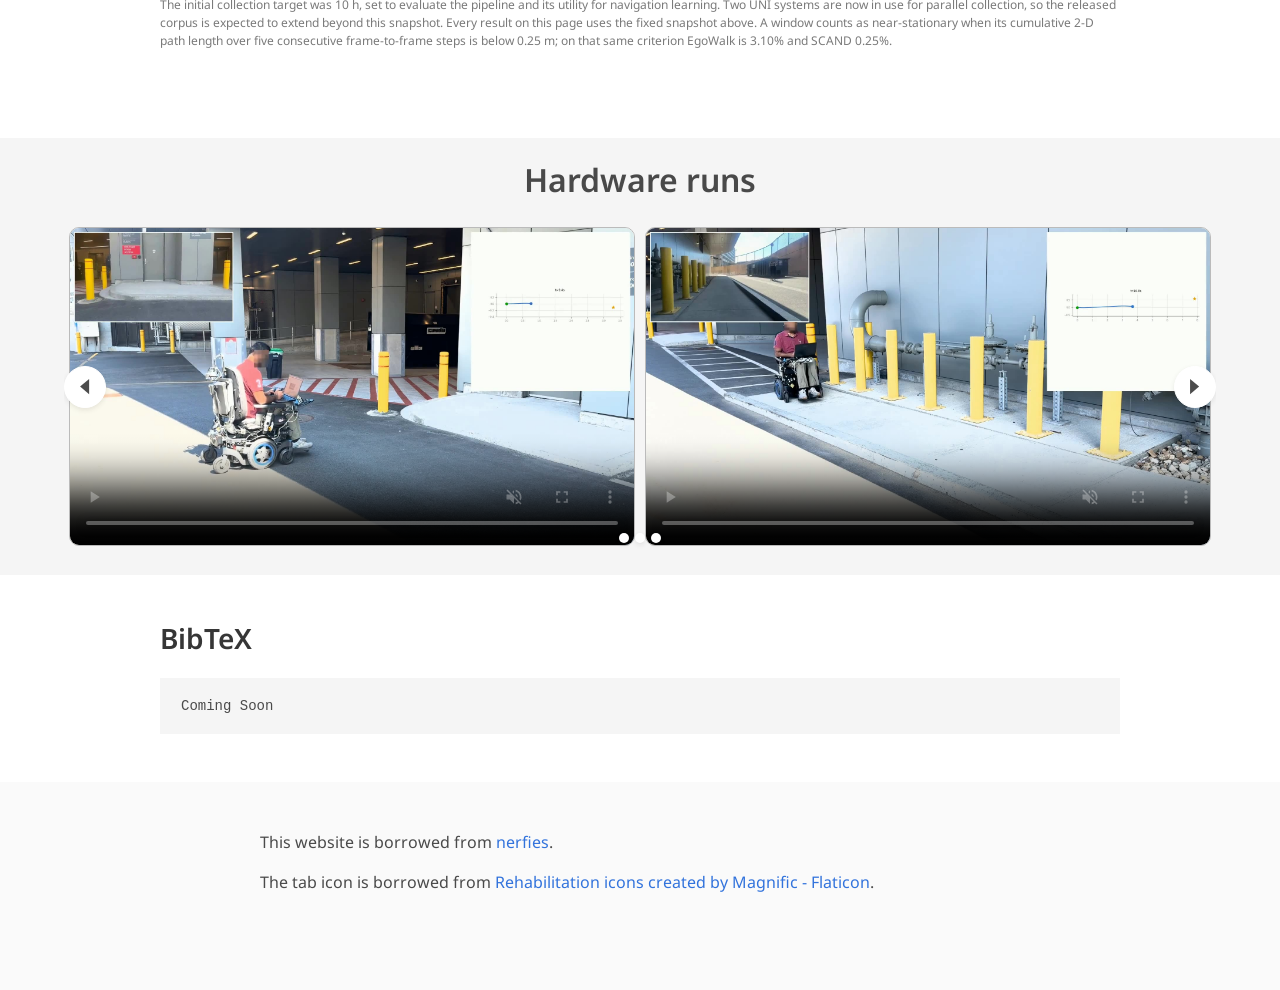
==== commit 75912a0a: "drop the venue from the byline" ====
--- a/index.html
+++ b/index.html
@@ -42,7 +42,7 @@
             <span class="author-block">Anonymous Authors</span>
           </div>
           <div class="is-size-5 publication-authors">
-            <span class="author-block">Under review at ICRA 2027</span>
+            <span class="author-block">Under review</span>
           </div>
 
           <div class="column has-text-centered">
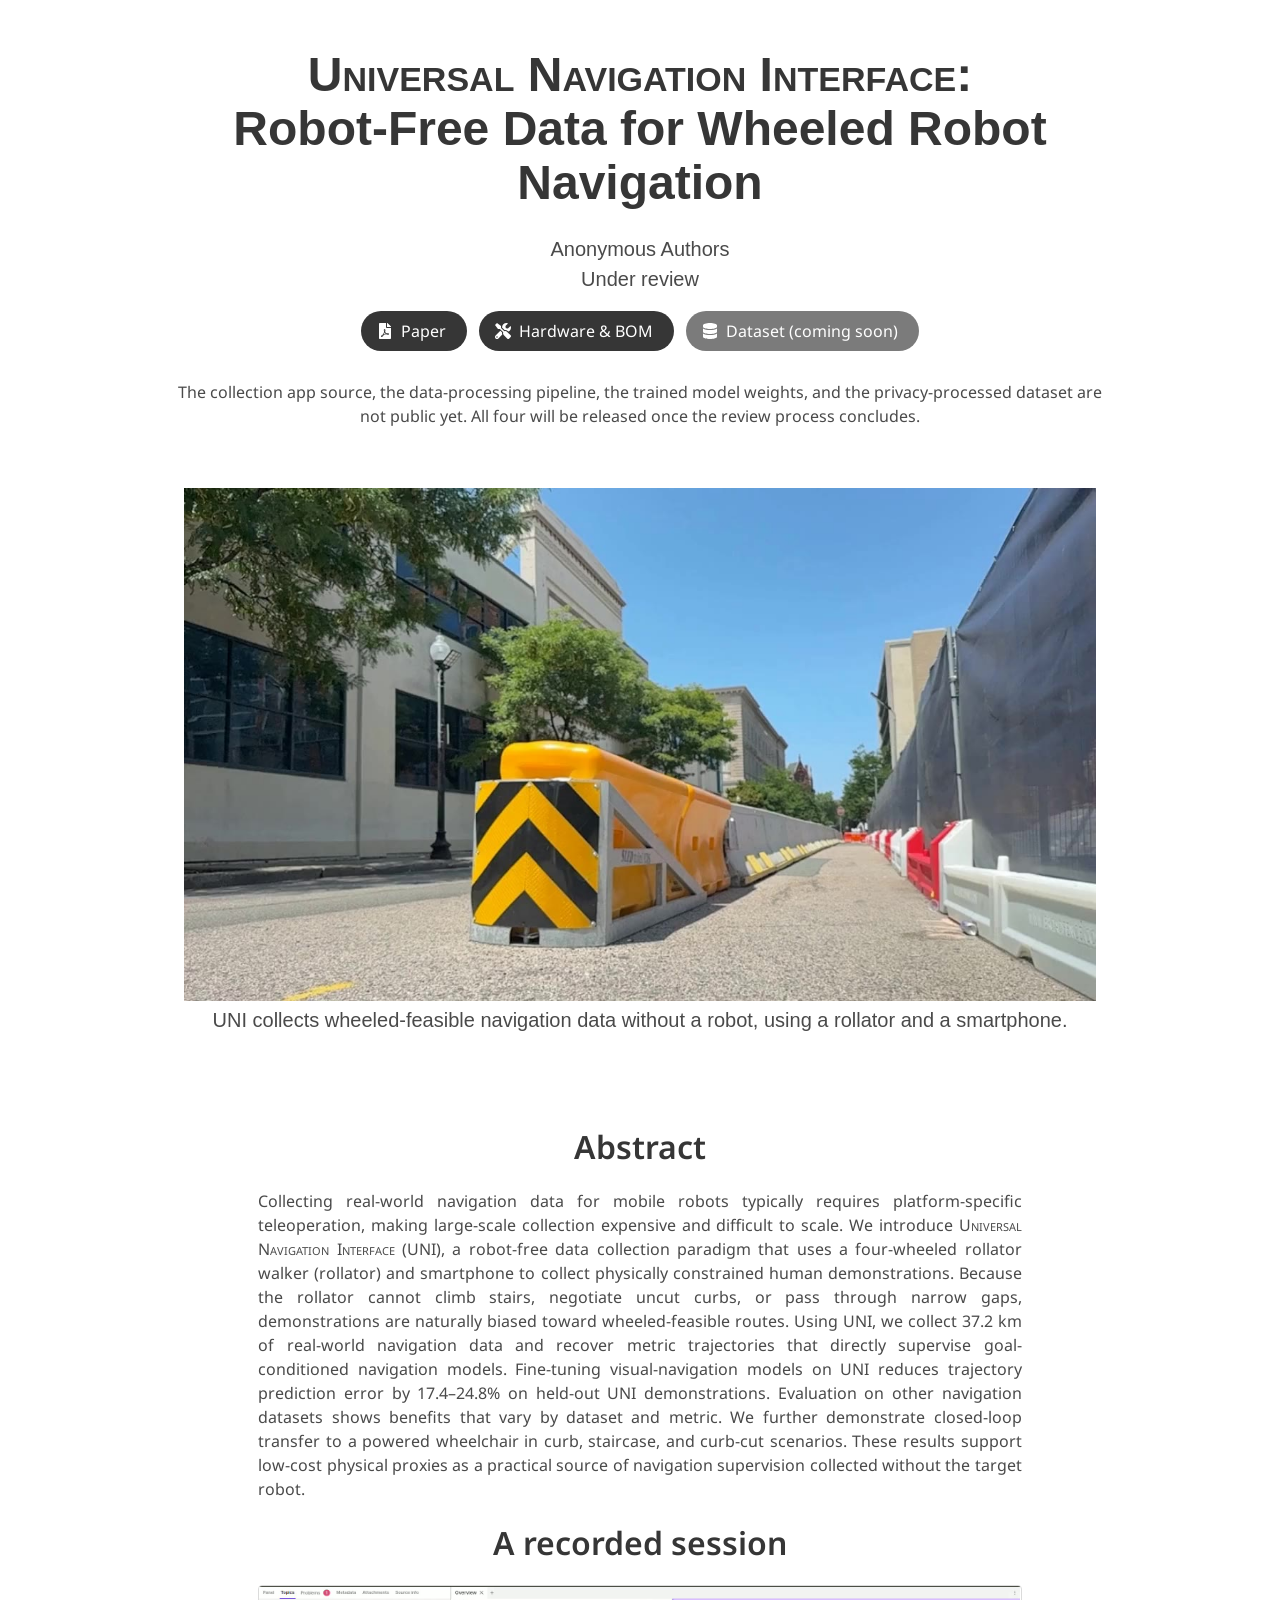
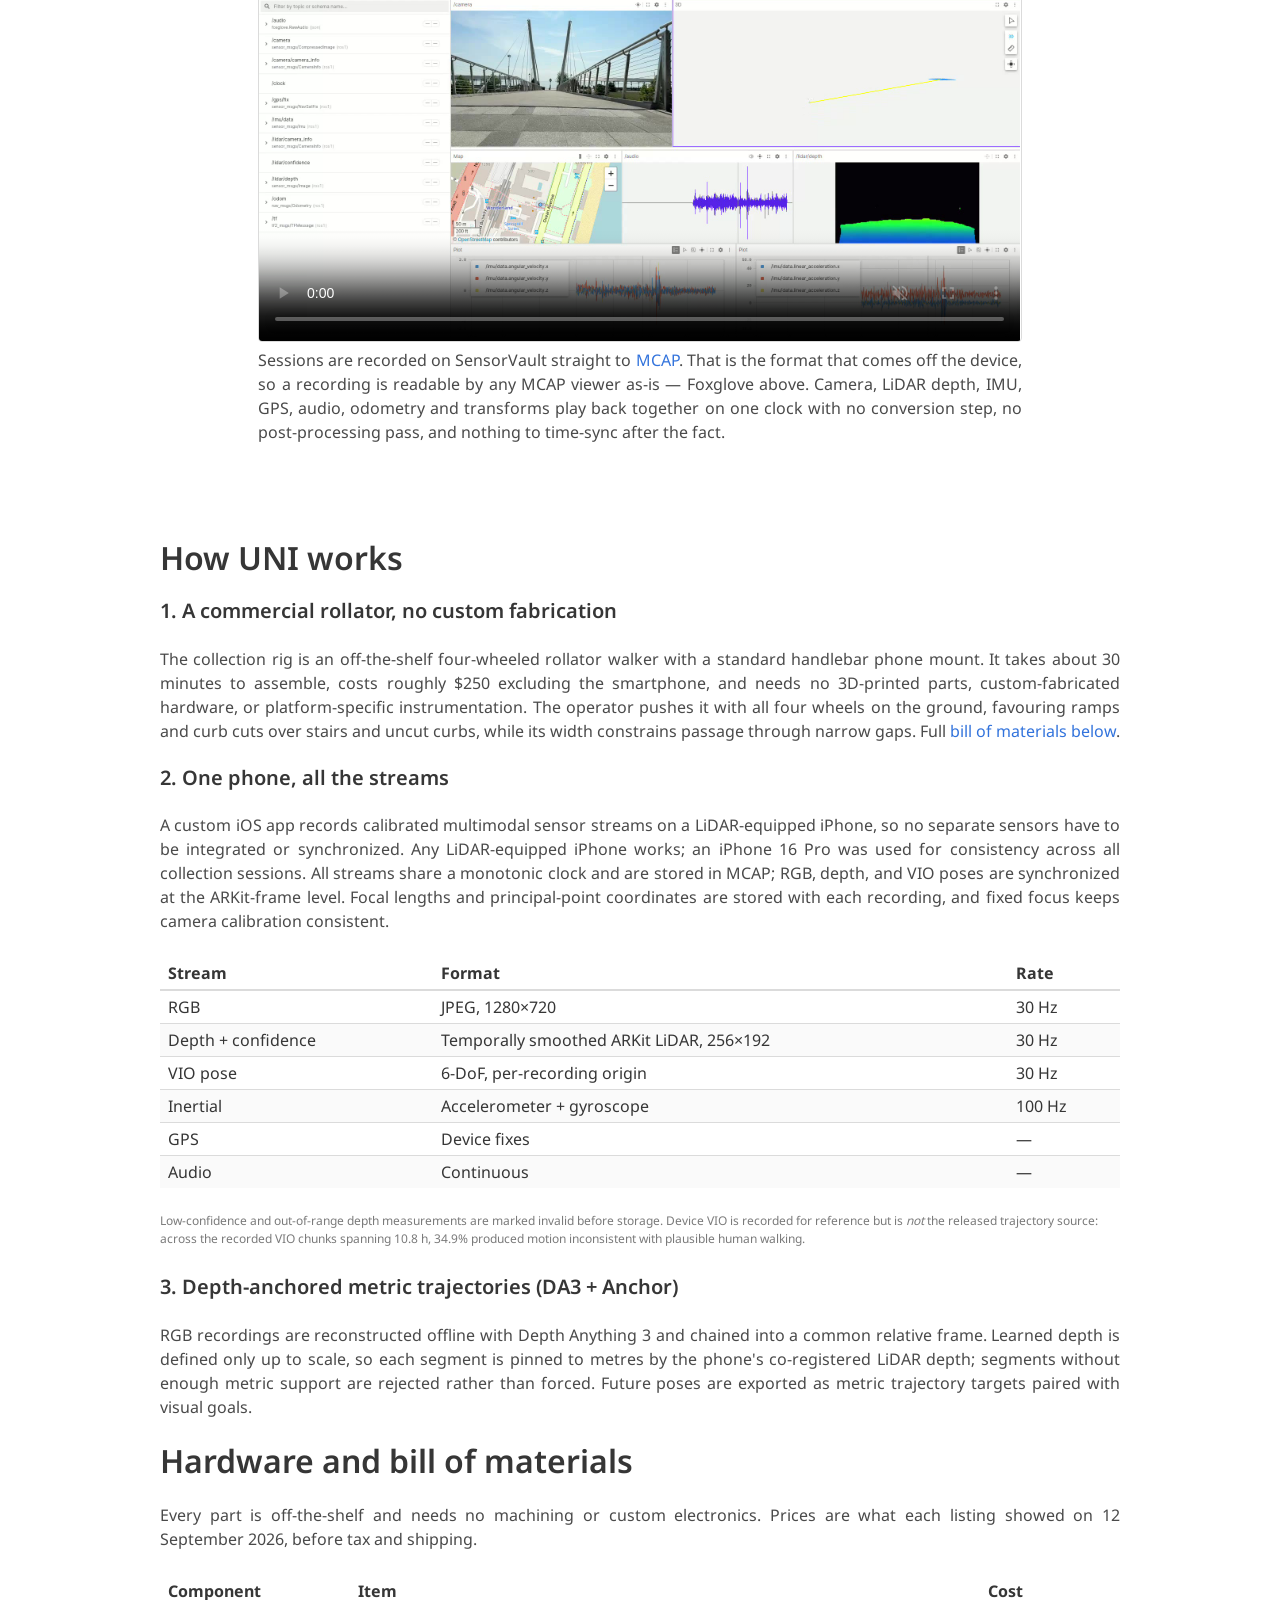
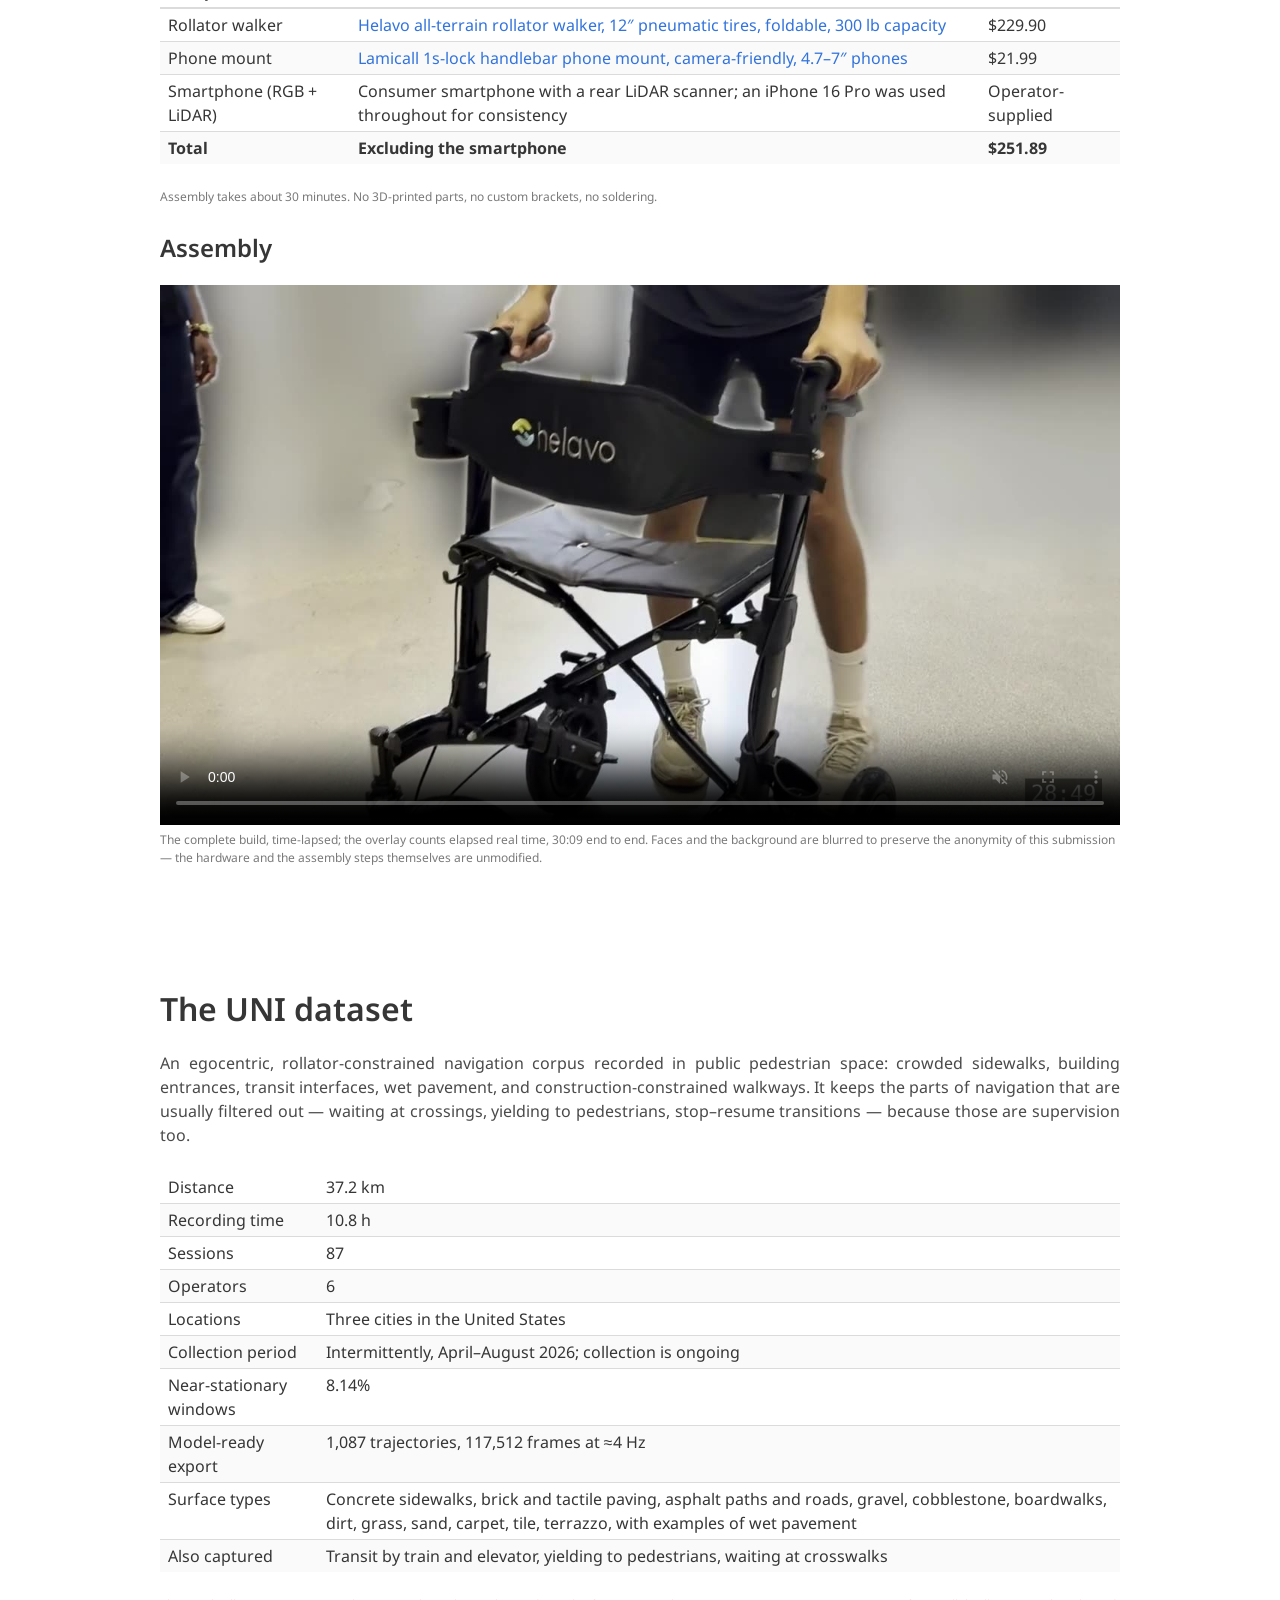
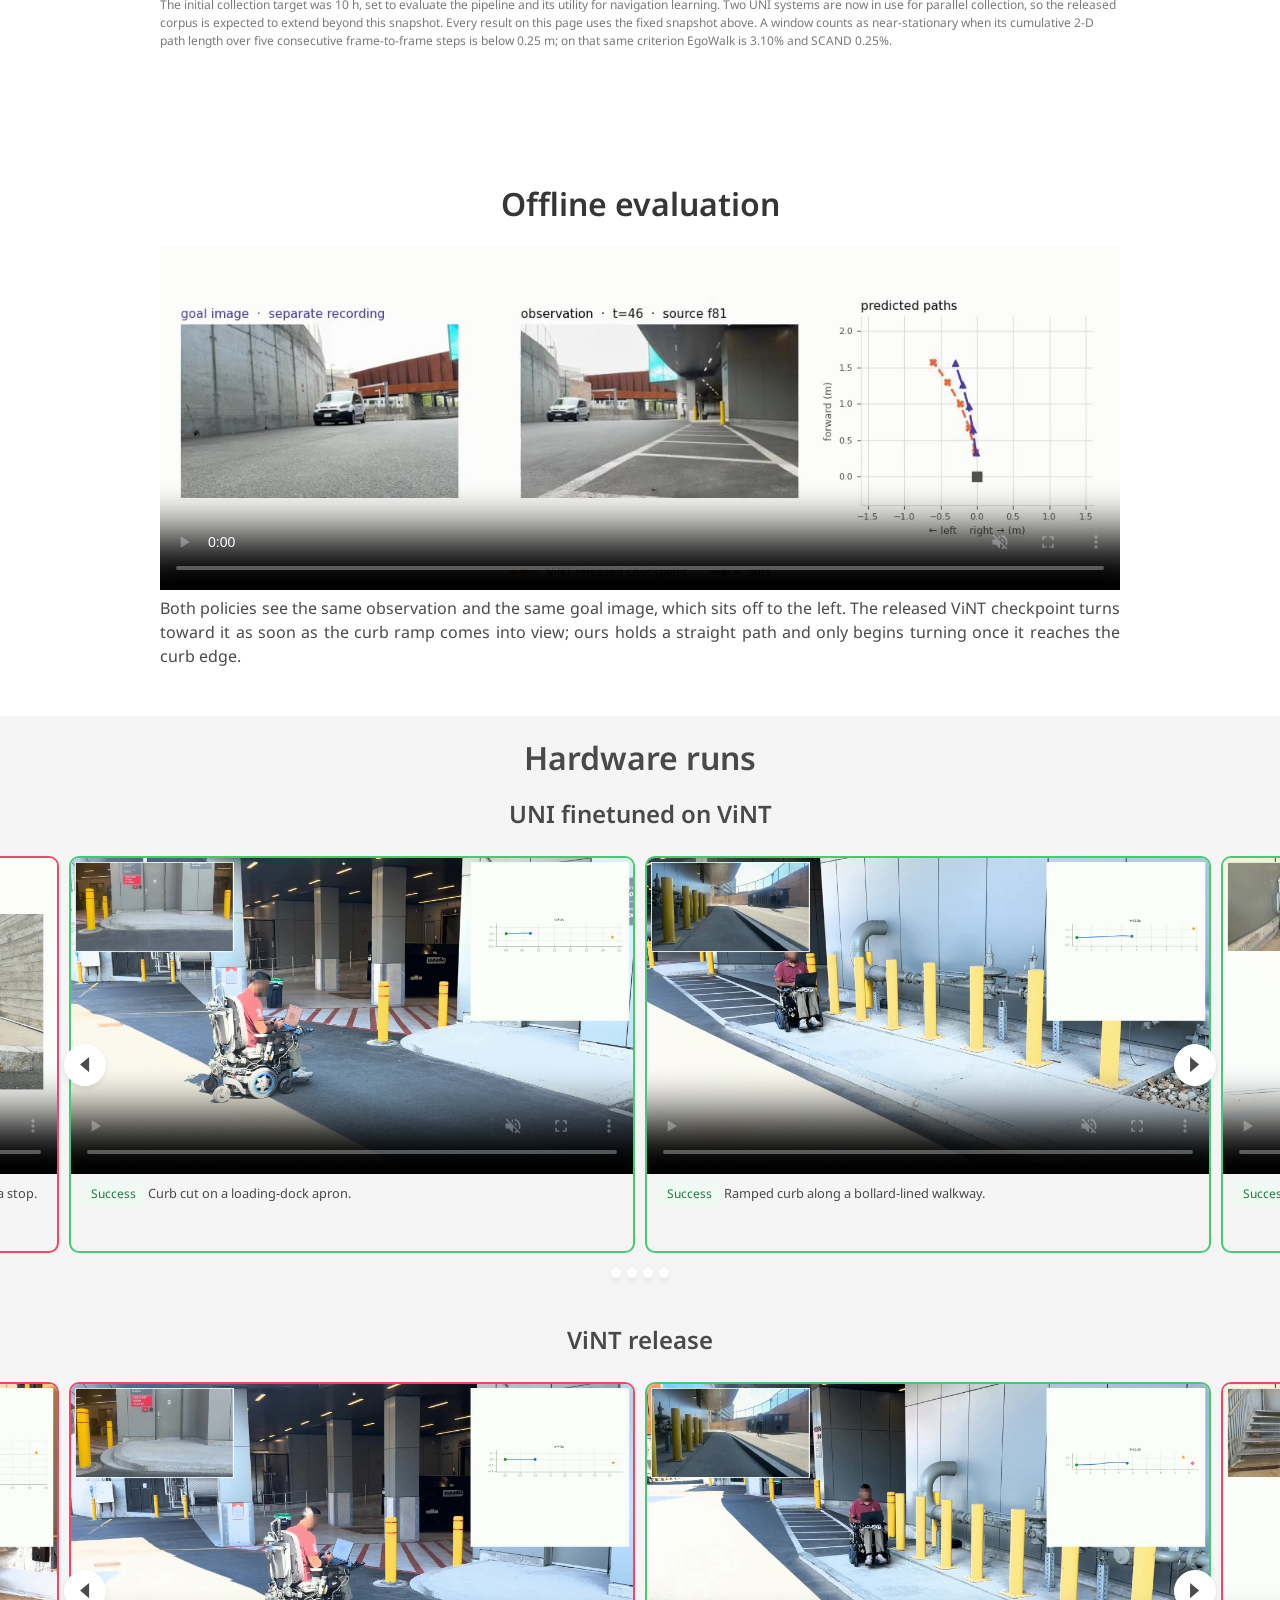
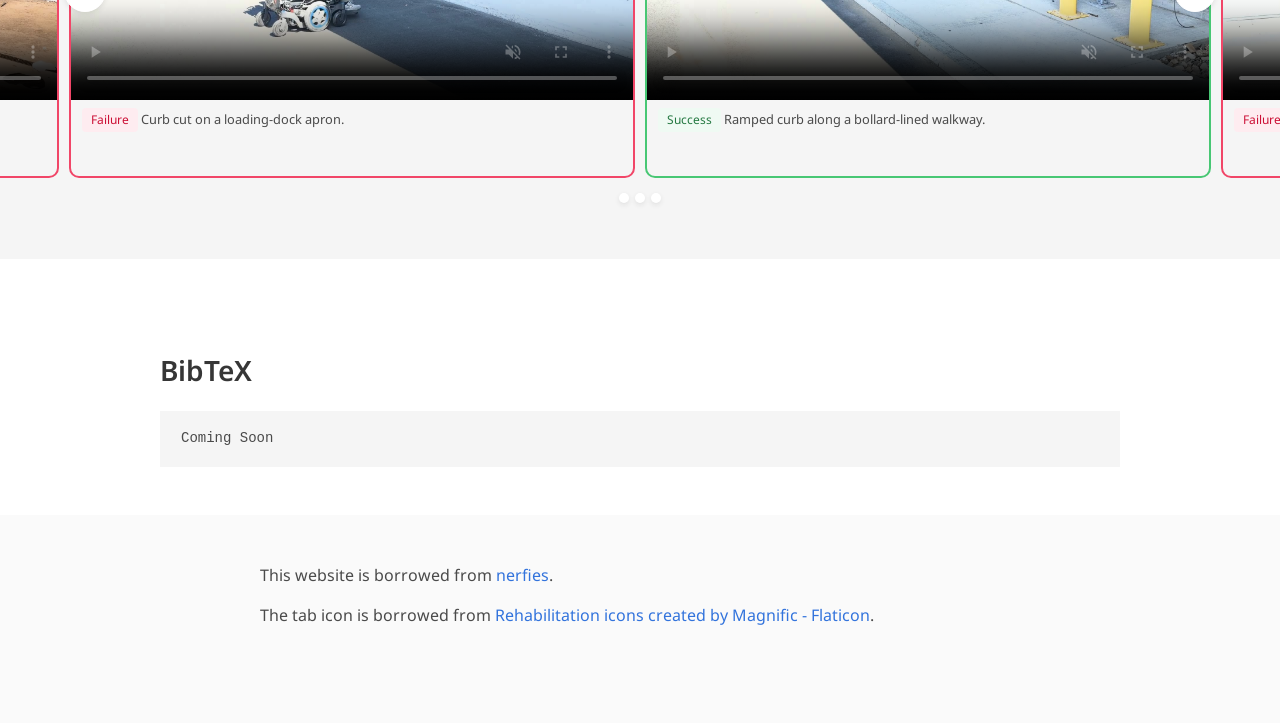
==== commit 4ac80933: "add offline evaluation and split hardware runs into ours and the ViNT release" ====
--- a/index.html
+++ b/index.html
@@ -364,37 +364,109 @@
 </section>
 
 
+<!-- Offline evaluation. Sits before the hardware runs: this is replayed footage with
+     both policies conditioned on the same registered site goal, not a live run. -->
+<section class="section">
+  <div class="container is-max-desktop">
+    <div class="columns is-centered has-text-centered">
+      <div class="column is-full-width">
+        <h2 class="title is-3">Offline evaluation</h2>
+        <div class="content">
+          <video id="offline-curb-video" controls muted loop playsinline preload="metadata"
+                 width="100%" poster="./static/images/offline_curb_compare_poster.jpg">
+            <source src="./static/videos/offline_curb_compare.mp4"
+                    type="video/mp4">
+          </video>
+          <p class="has-text-justified">
+            Both policies see the same observation and the same goal image, which sits off to the
+            left. The released ViNT checkpoint turns toward it as soon as the curb ramp comes into
+            view; ours holds a straight path and only begins turning once it reaches the curb edge.
+          </p>
+        </div>
+      </div>
+    </div>
+  </div>
+</section>
+
+
 <!-- Hardware runs. bulma-carousel is already loaded in the head and index.js
      attaches every .carousel. slidesToShow is set to 2 there rather than via
      data-slides-to-show: dataset values are strings, and the lib adds slidesToShow to
      itself in its centerMode path, where "2" would concatenate instead of add. -->
-<section class="hero is-light is-small">
+<section class="hero is-light is-small mb-6">
   <div class="hero-body">
     <div class="container">
       <h2 class="title is-3 has-text-centered">Hardware runs</h2>
-      <div id="results-carousel" class="carousel results-carousel">
-        <div class="item">
-          <video poster="./static/images/deploy_curb_poster.jpg" id="deploy-curb-video"
-                 autoplay controls muted loop playsinline height="100%">
-            <source src="./static/videos/deploy_curb.mp4"
-                    type="video/mp4">
-          </video>
-        </div>
-        <div class="item">
-          <video poster="./static/images/deploy_curb_climb_poster.jpg" id="deploy-curb-climb-video"
-                 autoplay controls muted loop playsinline height="100%">
-            <source src="./static/videos/deploy_curb_climb.mp4"
-                    type="video/mp4">
-          </video>
-        </div>
-        <div class="item">
-          <video poster="./static/images/deploy_stairs_poster.jpg" id="deploy-stairs-video"
-                 autoplay controls muted loop playsinline height="100%">
-            <source src="./static/videos/deploy_stairs.mp4"
-                    type="video/mp4">
-          </video>
-        </div>
-      </div>
+
+      <h3 class="title is-4 has-text-centered">UNI finetuned on ViNT</h3>
+      <div id="ours-carousel" class="carousel results-carousel">
+        <div class="item run-ok">
+          <video poster="./static/images/ours_curb_poster.jpg" id="ours-curb-video"
+                 autoplay controls muted loop playsinline height="100%">
+            <source src="./static/videos/ours_curb.mp4"
+                    type="video/mp4">
+          </video>
+          <p class="run-caption"><span class="tag is-success is-light">Success</span> Curb cut on a loading-dock apron.</p>
+        </div>
+        <div class="item run-ok">
+          <video poster="./static/images/ours_curb_climb_poster.jpg" id="ours-curb-climb-video"
+                 autoplay controls muted loop playsinline height="100%">
+            <source src="./static/videos/ours_curb_climb.mp4"
+                    type="video/mp4">
+          </video>
+          <p class="run-caption"><span class="tag is-success is-light">Success</span> Ramped curb along a bollard-lined walkway.</p>
+        </div>
+        <div class="item run-ok">
+          <video poster="./static/images/ours_stairs_poster.jpg" id="ours-stairs-video"
+                 autoplay controls muted loop playsinline height="100%">
+            <source src="./static/videos/ours_stairs.mp4"
+                    type="video/mp4">
+          </video>
+          <p class="run-caption"><span class="tag is-success is-light">Success</span> Exterior stair flight with handrail.</p>
+        </div>
+        <!-- Replay, not a hardware run: per the clip's notes both traces are the released
+             ViNT policy (the gate scales speed_scale only) and curb_enabled is false in the
+             shipped config. The caption says so; keep it that way. -->
+        <div class="item run-fail">
+          <video poster="./static/images/curb_gate_replay_poster.jpg" id="curb-gate-video"
+                 autoplay controls muted loop playsinline height="100%">
+            <source src="./static/videos/curb_gate_replay.mp4"
+                    type="video/mp4">
+          </video>
+          <p class="run-caption"><span class="tag is-danger is-light">Failure</span> Commanded
+          speed falls to 0.13&nbsp;m/s as the step closes but never reaches a stop. The halt on
+          screen is the operator's e-stop.</p>
+        </div>
+      </div>
+
+      <h3 class="title is-4 has-text-centered mt-6">ViNT release</h3>
+      <div id="theirs-carousel" class="carousel results-carousel">
+        <div class="item run-fail">
+          <video poster="./static/images/theirs_curb_poster.jpg" id="theirs-curb-video"
+                 autoplay controls muted loop playsinline height="100%">
+            <source src="./static/videos/theirs_curb.mp4"
+                    type="video/mp4">
+          </video>
+          <p class="run-caption"><span class="tag is-danger is-light">Failure</span> Curb cut on a loading-dock apron.</p>
+        </div>
+        <div class="item run-ok">
+          <video poster="./static/images/theirs_curb_climb_poster.jpg" id="theirs-curb-climb-video"
+                 autoplay controls muted loop playsinline height="100%">
+            <source src="./static/videos/theirs_curb_climb.mp4"
+                    type="video/mp4">
+          </video>
+          <p class="run-caption"><span class="tag is-success is-light">Success</span> Ramped curb along a bollard-lined walkway.</p>
+        </div>
+        <div class="item run-fail">
+          <video poster="./static/images/theirs_stairs_poster.jpg" id="theirs-stairs-video"
+                 autoplay controls muted loop playsinline height="100%">
+            <source src="./static/videos/theirs_stairs.mp4"
+                    type="video/mp4">
+          </video>
+          <p class="run-caption"><span class="tag is-danger is-light">Failure</span> Exterior stair flight with handrail.</p>
+        </div>
+      </div>
+
     </div>
   </div>
 </section>
--- a/static/css/index.css
+++ b/static/css/index.css
@@ -119,7 +119,12 @@
 }
 
 .results-carousel {
-  overflow: hidden;
+  /* overflow must stay visible so the dots, which now flow below the slides, are not
+     clipped by the inline pixel height bulma-carousel sets on this element. Slides
+     themselves are still clipped by .slider-container, which has its own
+     overflow: hidden. */
+  overflow: visible;
+  margin-bottom: 2rem;
 }
 
 .results-carousel .item {
@@ -191,3 +196,42 @@
   border: 1px solid #dbdbdb;
   border-radius: 4px;
 }
+
+
+/* Per-clip captions inside the hardware-run carousels. .results-carousel .item sets
+   font-size: 0 to kill inline-block whitespace between slides, so a caption nested in
+   an item is invisible until its size is set back. */
+.results-carousel .item .run-caption {
+  font-size: 0.8rem;
+  line-height: 1.3;
+  color: #4a4a4a;
+  margin: 0;
+  padding: 0.5rem 0.7rem 0.6rem;
+  text-align: left;
+  /* same caption box on every slide so all items are the same height and their
+     borders line up: a tag line (Bulma tags are 2em tall) plus two wrapped text
+     lines, plus the padding. The dots no longer need room in here. */
+  min-height: 4.8rem;
+}
+
+/* Take the dots out of absolute positioning. Left as position: absolute; bottom: 0
+   they sit on the items' bottom border: the containing block is this element's padding
+   box, and its height is set inline in px by the library, so padding cannot open a
+   gutter underneath. Flowing them instead puts them clear of every border. */
+.results-carousel .slider-pagination {
+  position: static;
+  margin-top: 0.6rem;
+  padding: 0;
+}
+
+
+/* Outcome borders on the hardware runs. These override the neutral #bbb border on
+   .results-carousel .item; the Success/Failure tag in each caption carries the same
+   information as text, so the result does not depend on seeing colour. */
+.results-carousel .item.run-ok {
+  border: 2px solid #48c774;
+}
+
+.results-carousel .item.run-fail {
+  border: 2px solid #f14668;
+}
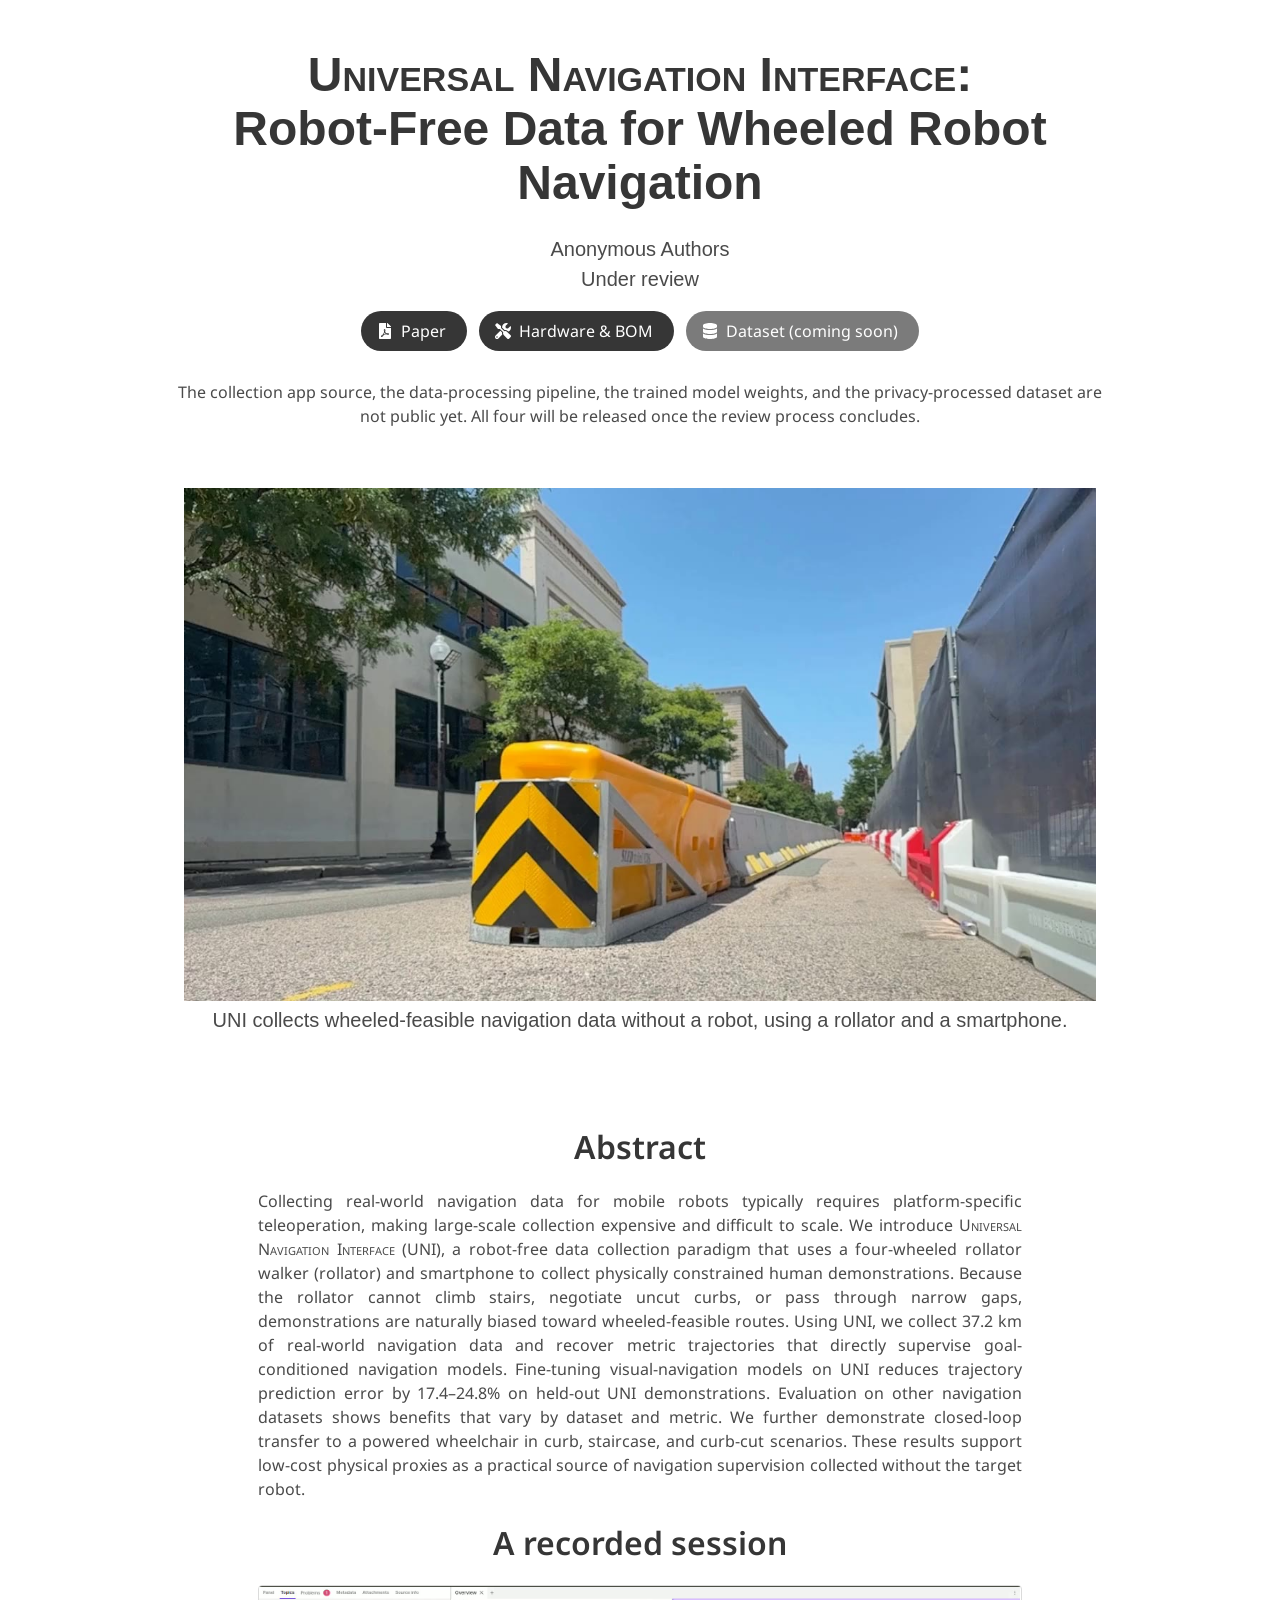
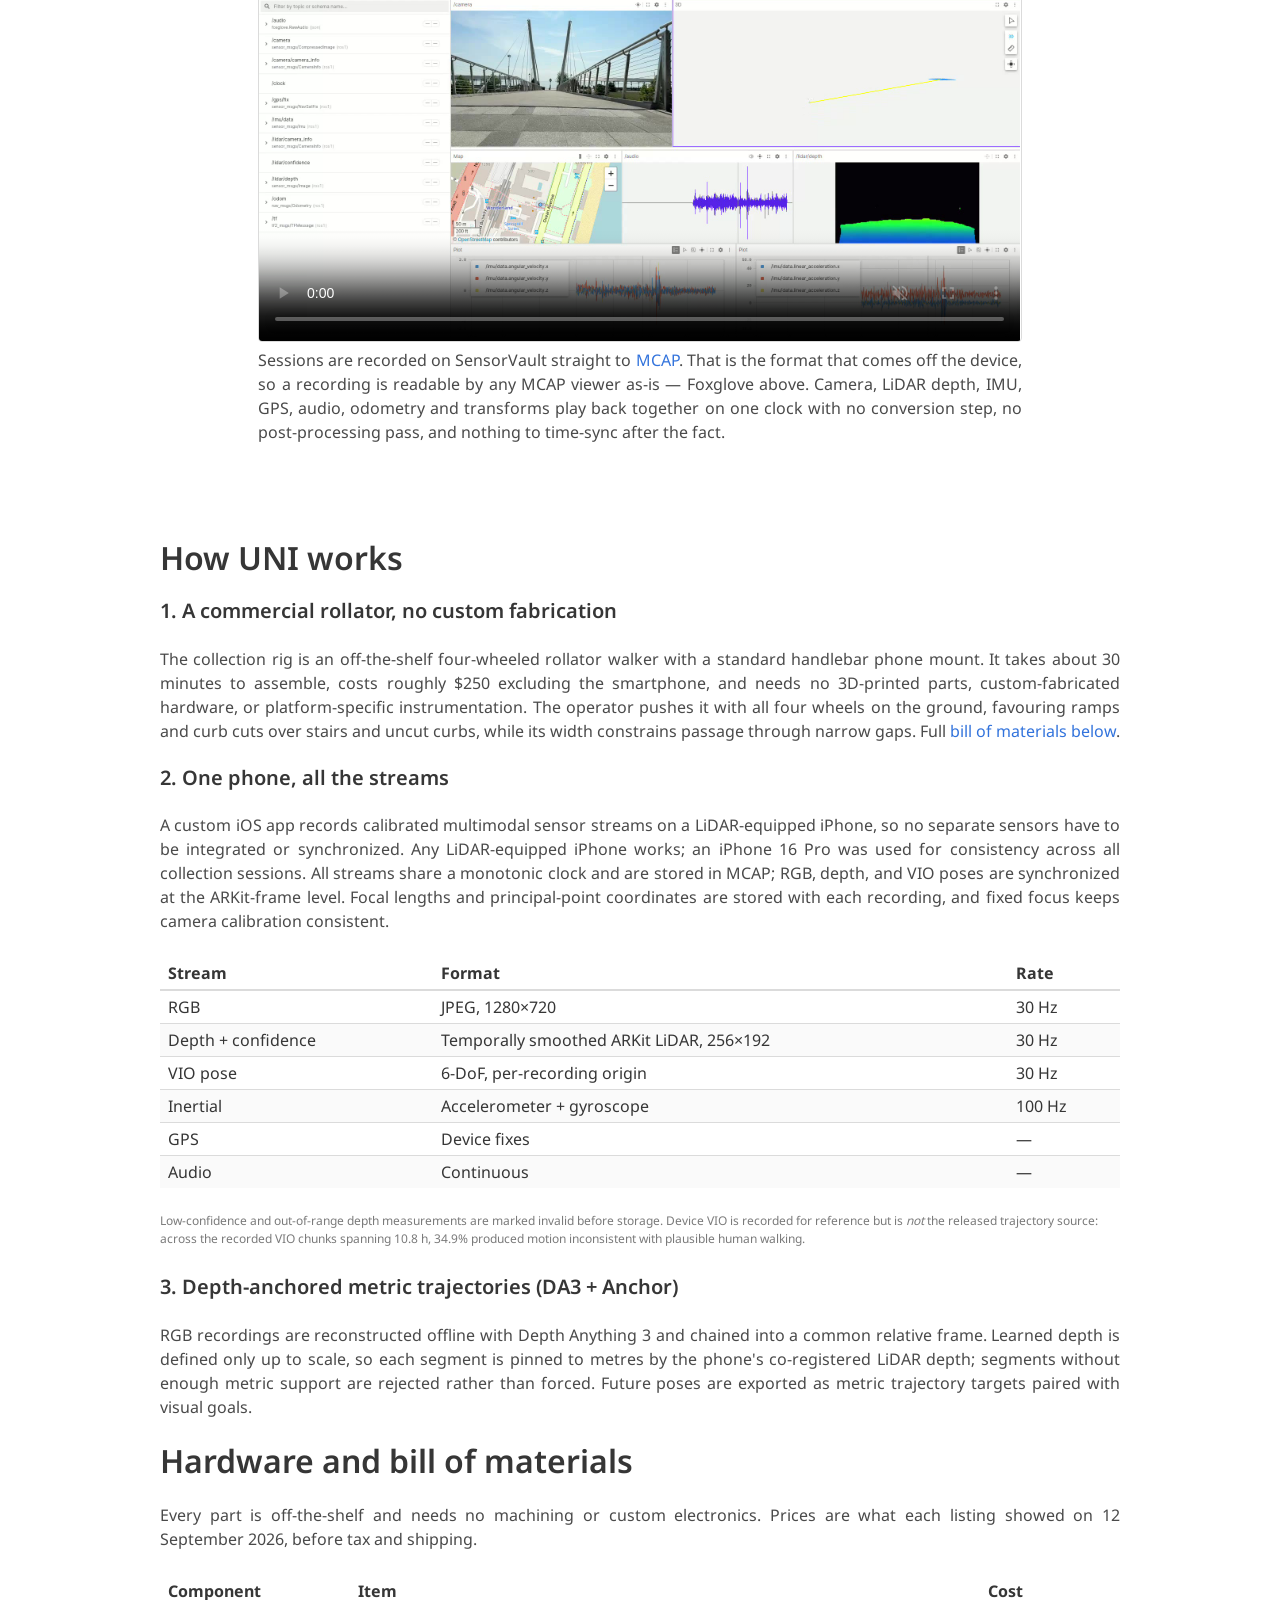
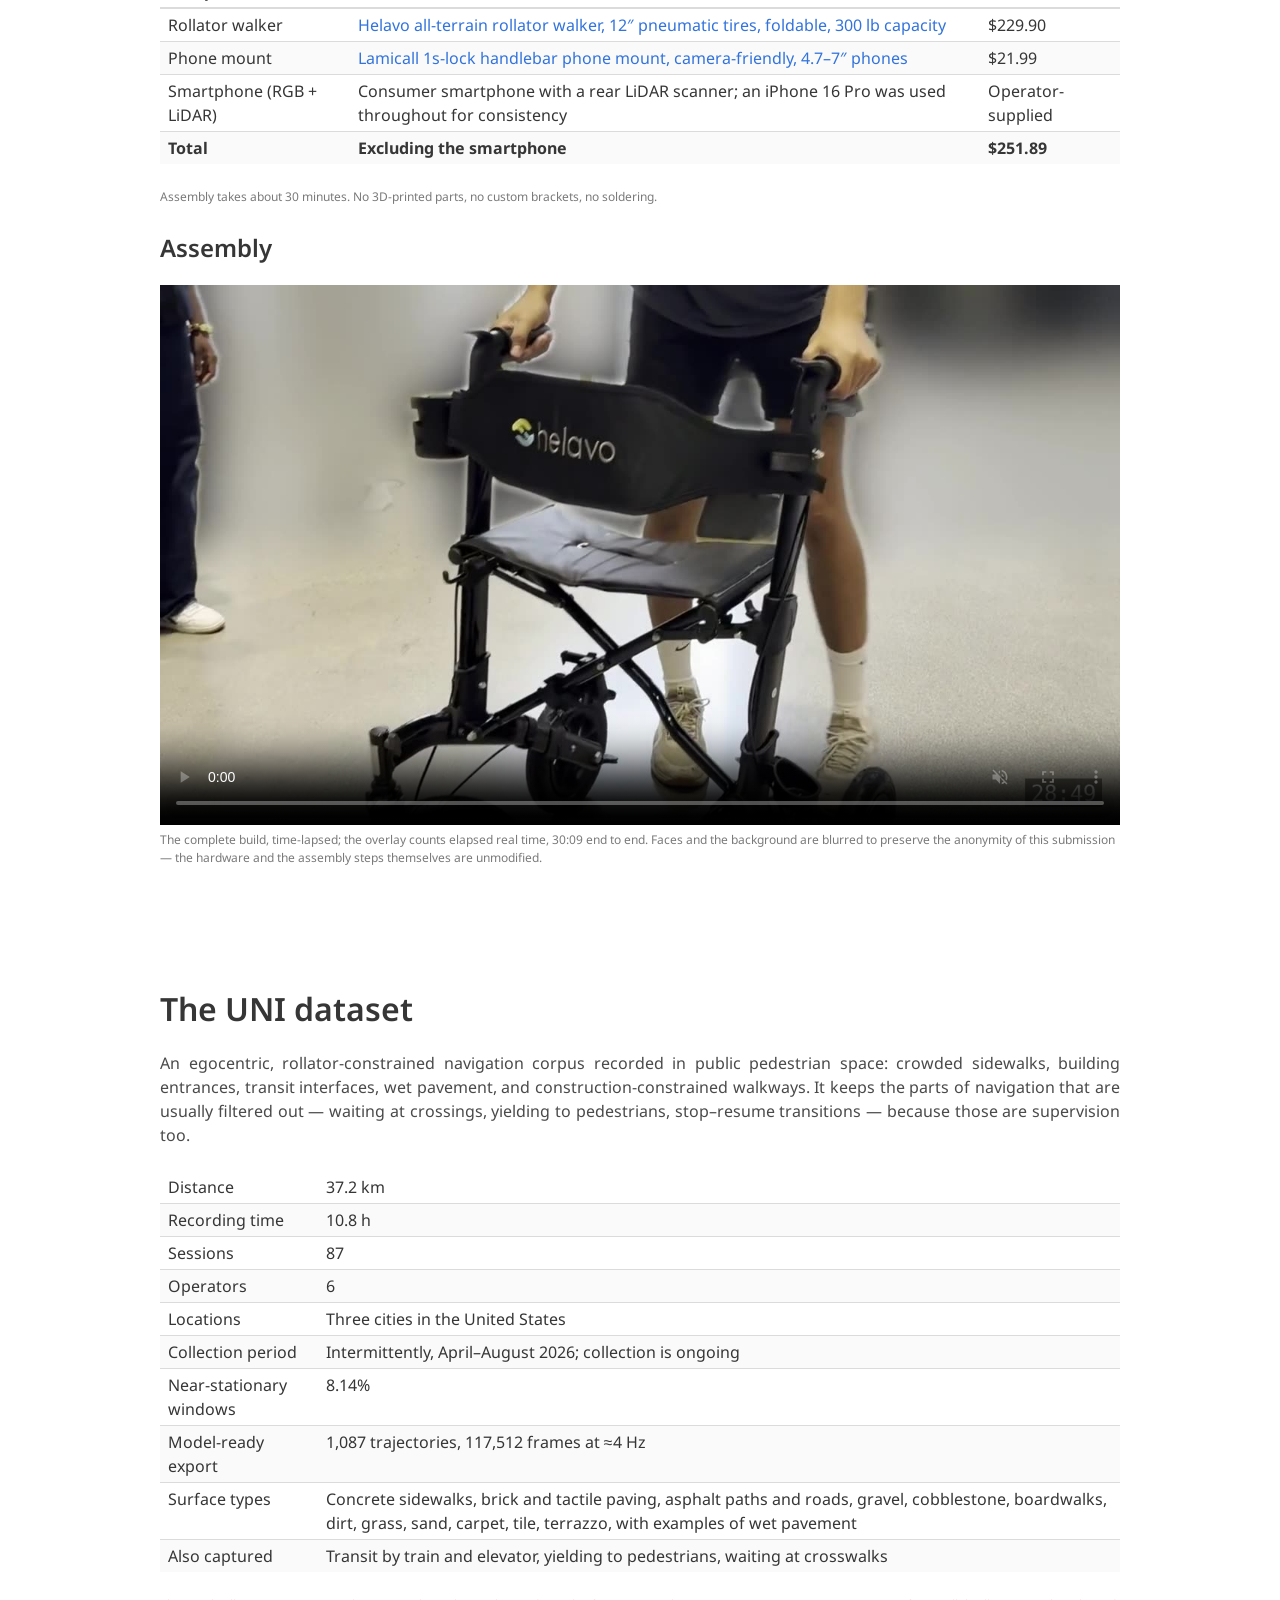
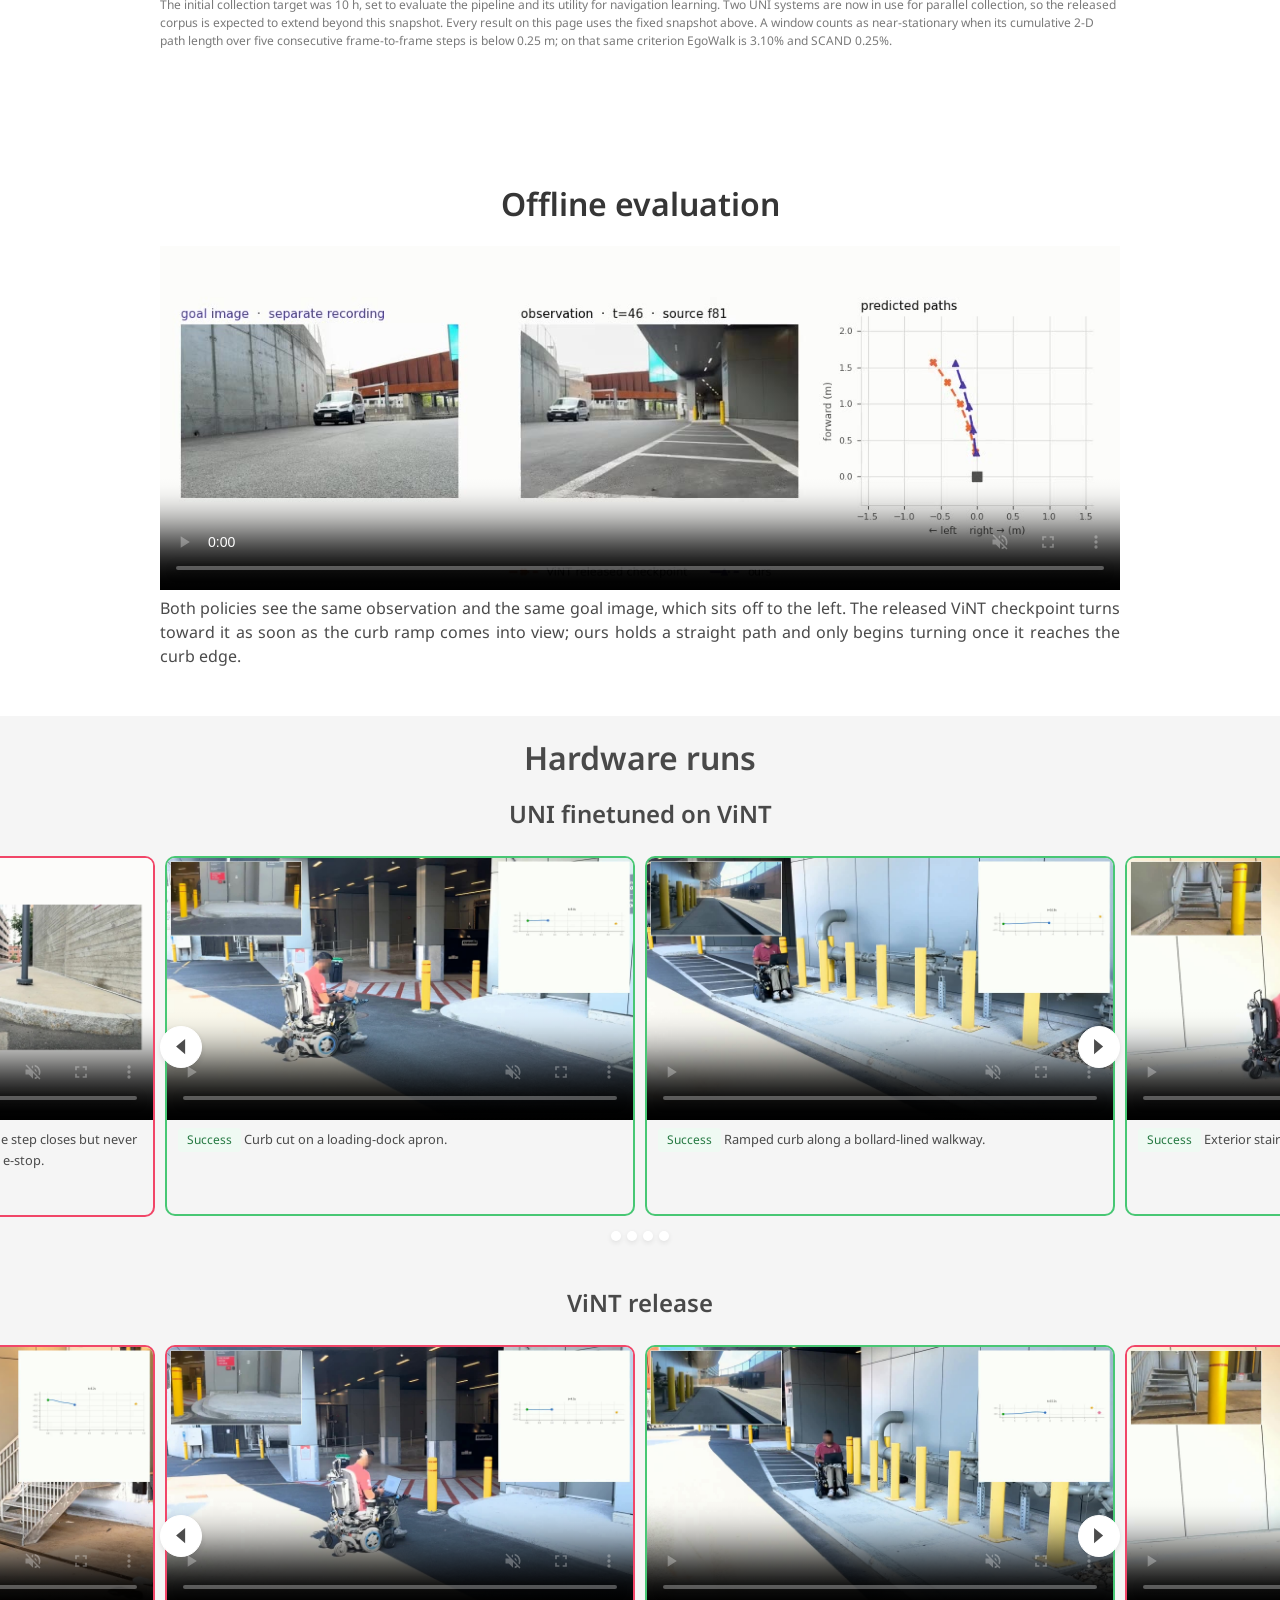
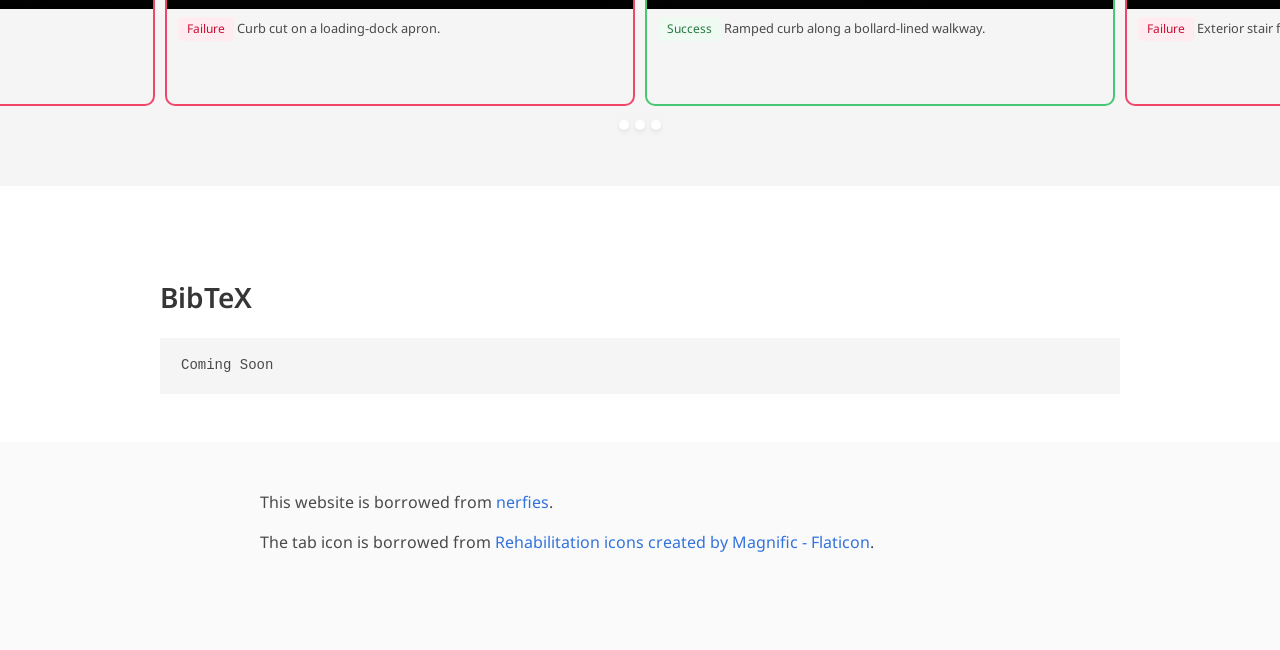
==== commit e5163597: "narrow the hardware runs carousel to the page width" ====
--- a/index.html
+++ b/index.html
@@ -395,7 +395,7 @@
      itself in its centerMode path, where "2" would concatenate instead of add. -->
 <section class="hero is-light is-small mb-6">
   <div class="hero-body">
-    <div class="container">
+    <div class="container is-max-desktop">
       <h2 class="title is-3 has-text-centered">Hardware runs</h2>
 
       <h3 class="title is-4 has-text-centered">UNI finetuned on ViNT</h3>
--- a/static/css/index.css
+++ b/static/css/index.css
@@ -209,9 +209,10 @@
   padding: 0.5rem 0.7rem 0.6rem;
   text-align: left;
   /* same caption box on every slide so all items are the same height and their
-     borders line up: a tag line (Bulma tags are 2em tall) plus two wrapped text
-     lines, plus the padding. The dots no longer need room in here. */
-  min-height: 4.8rem;
+     borders line up: a tag line (Bulma tags are 2em tall) plus three wrapped text
+     lines, plus the padding. Three, not two, because the slides are narrower now that
+     the carousel sits in a is-max-desktop container, so captions wrap sooner. */
+  min-height: 5.9rem;
 }
 
 /* Take the dots out of absolute positioning. Left as position: absolute; bottom: 0
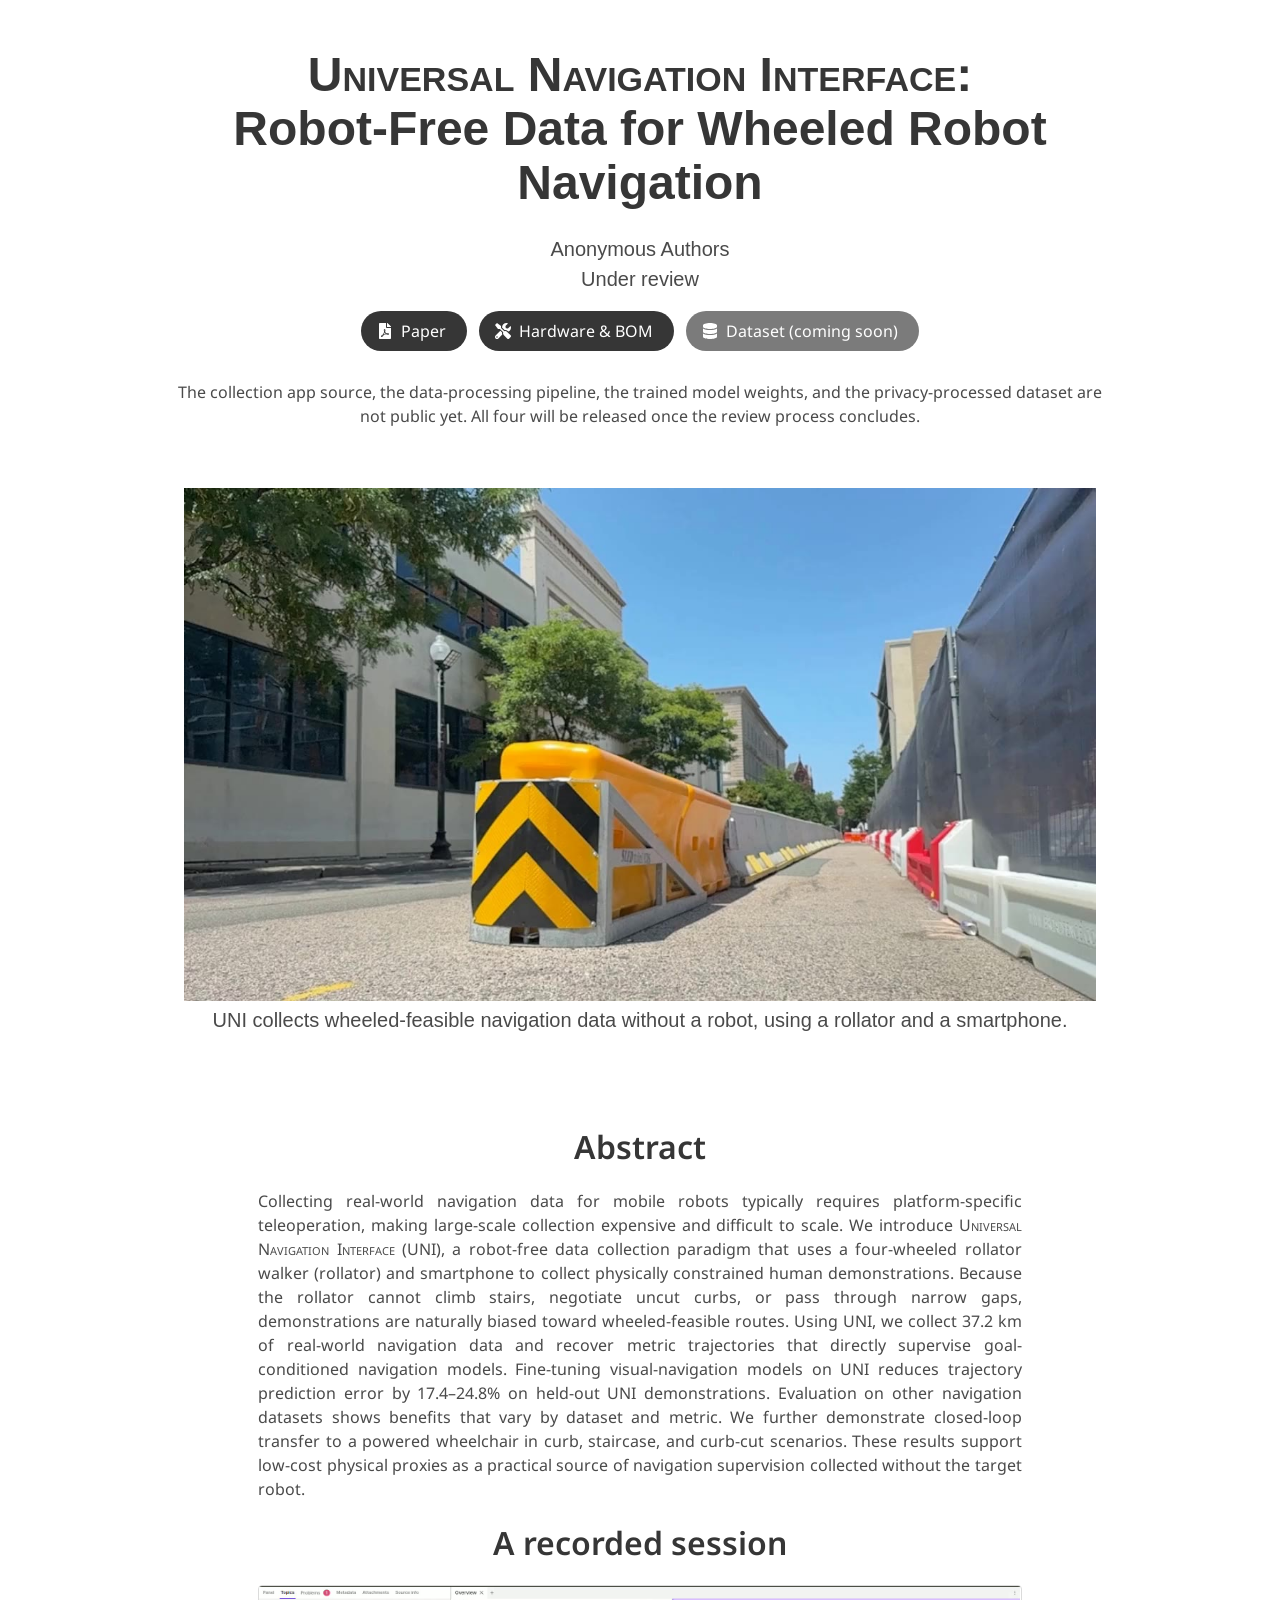
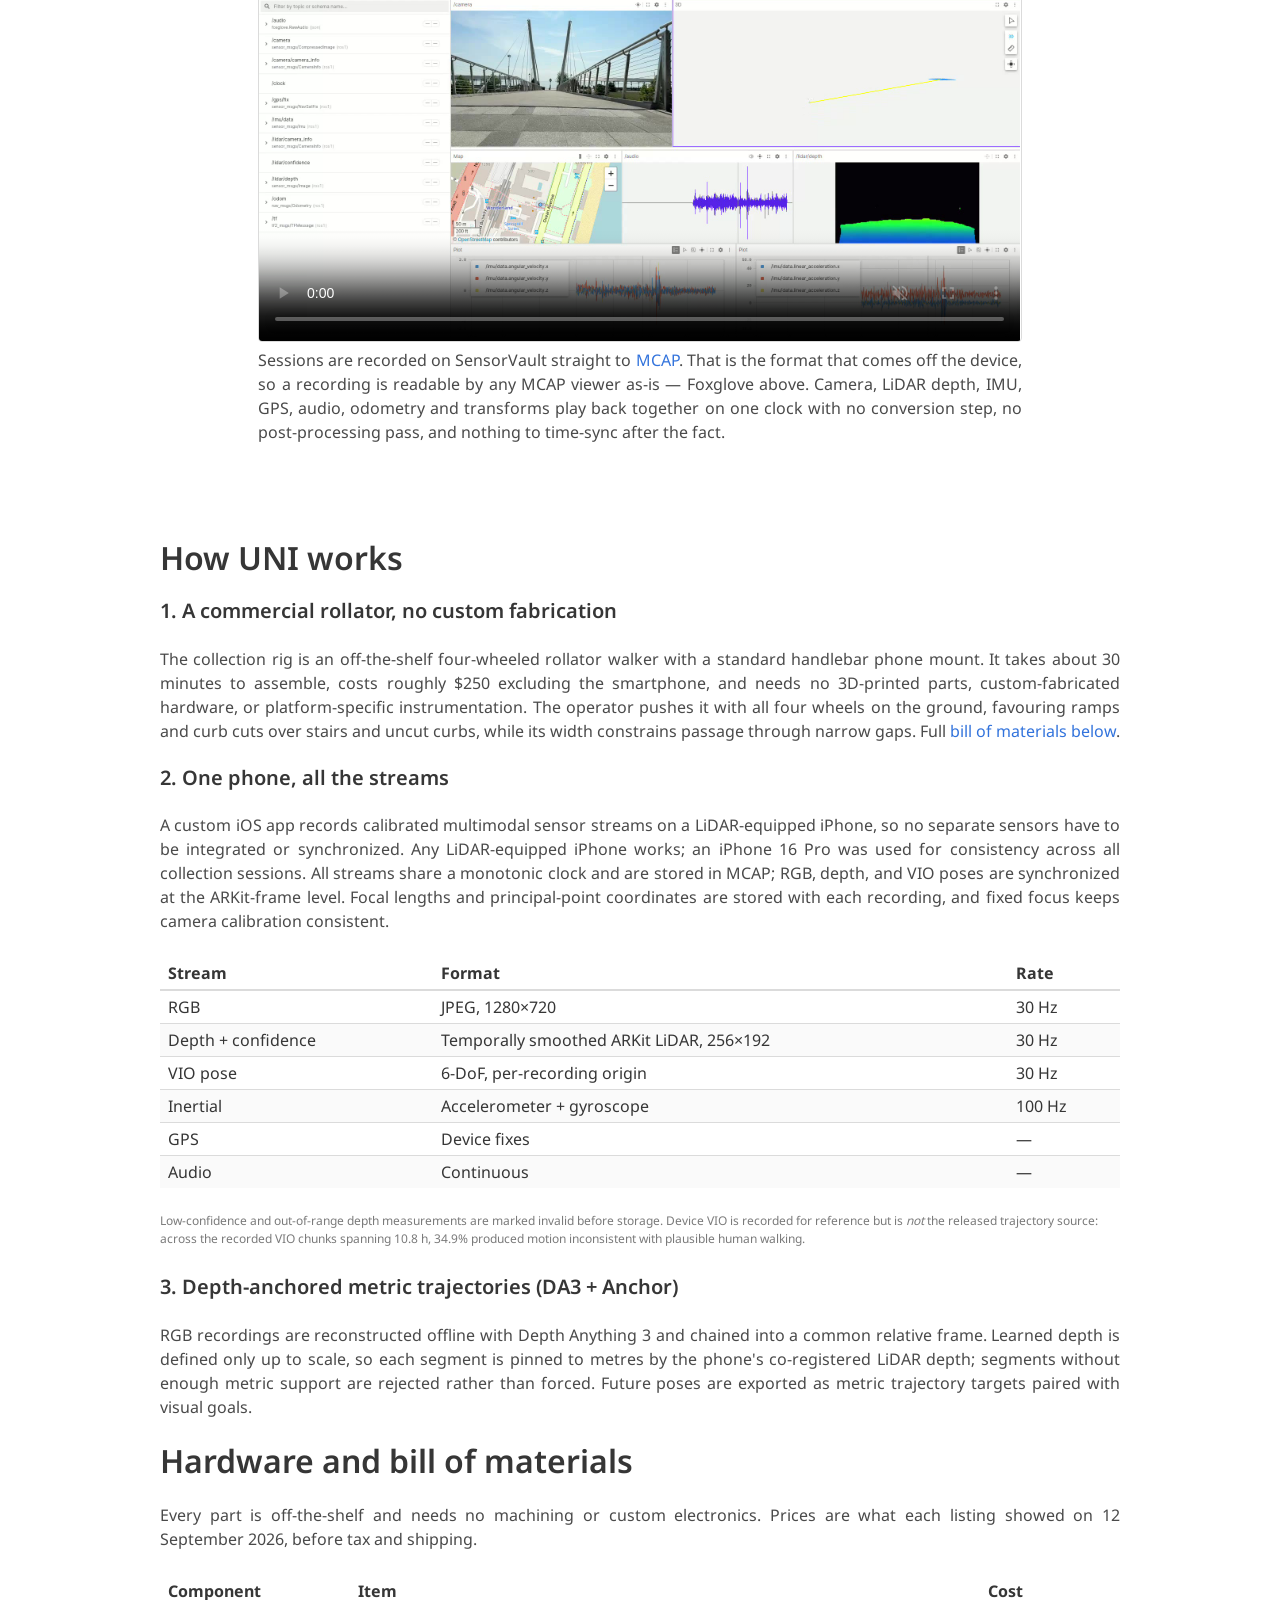
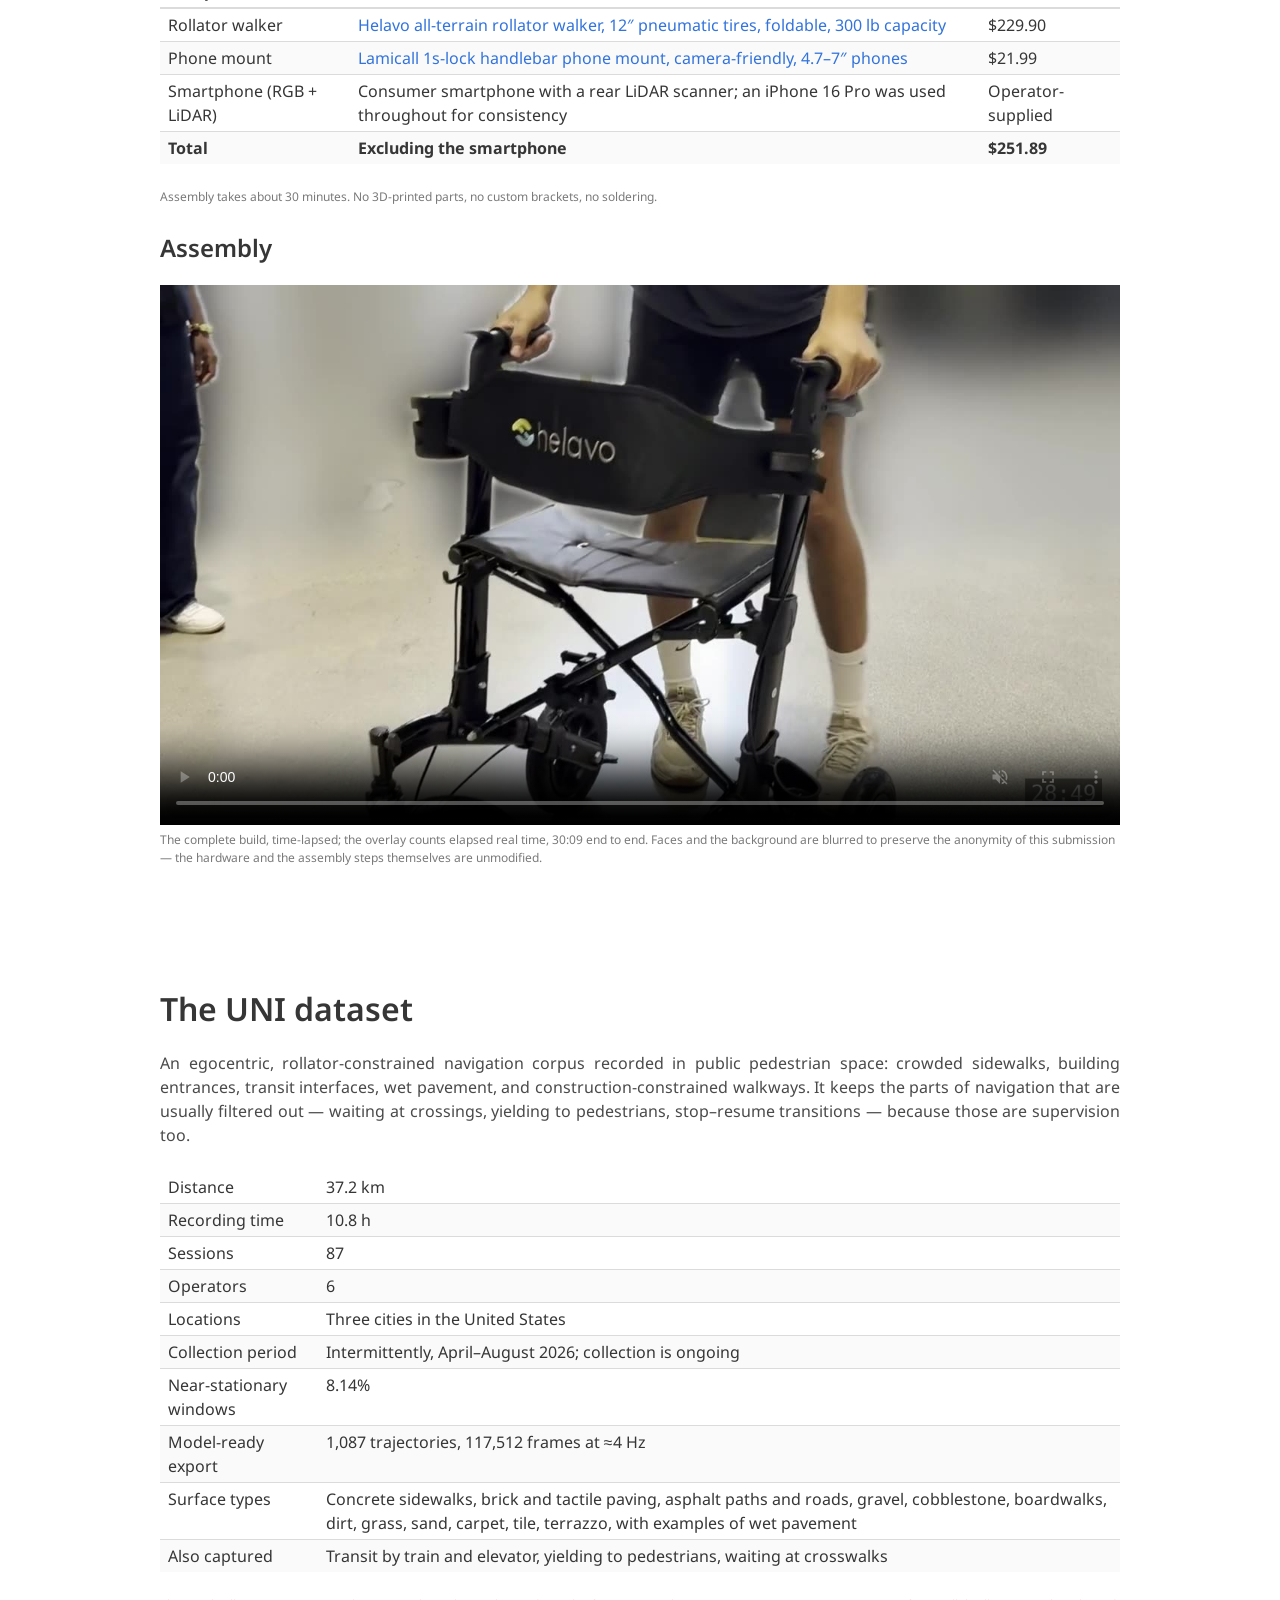
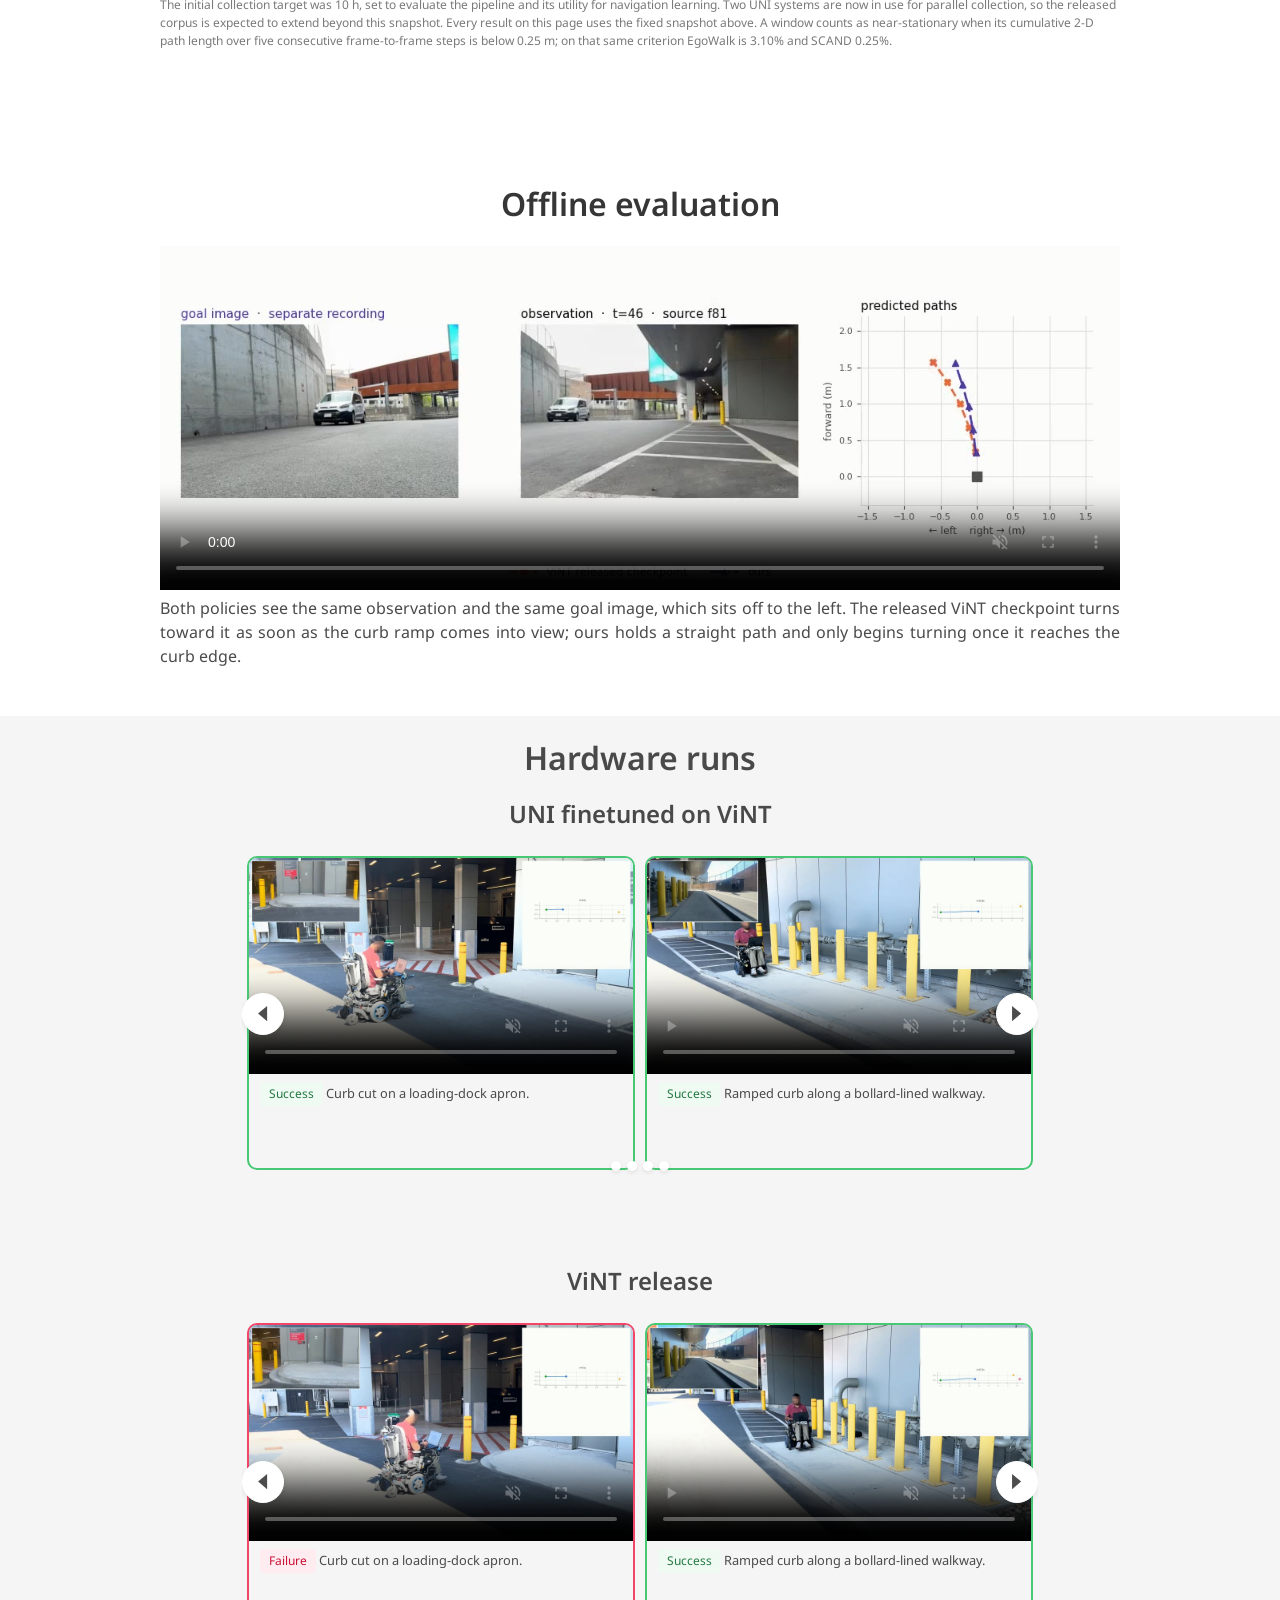
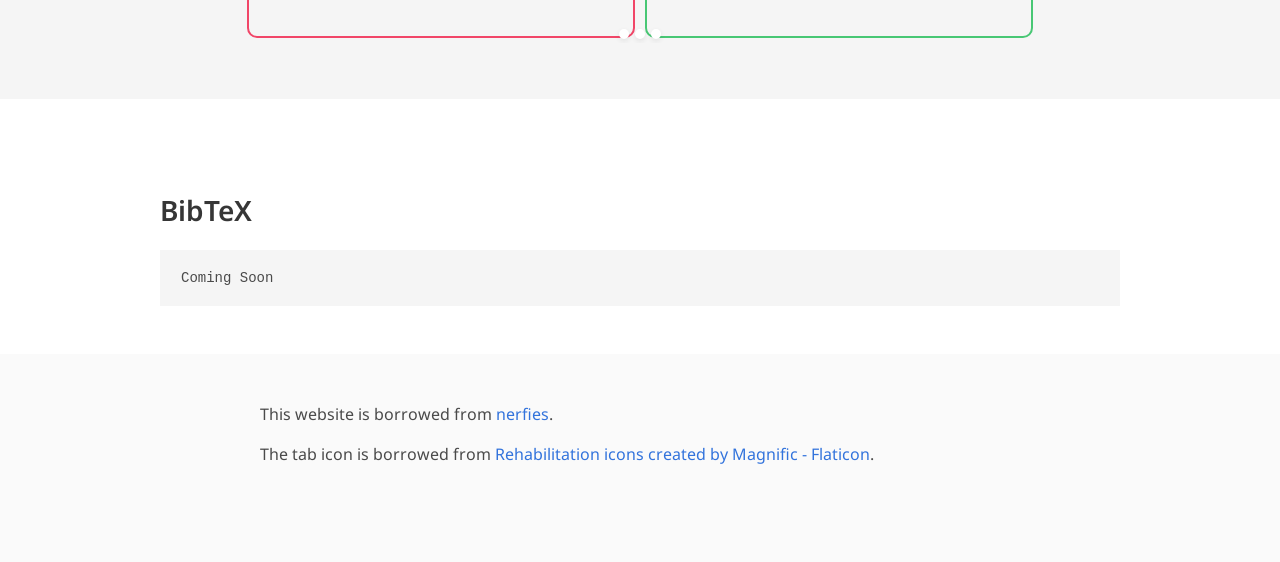
==== commit 9e439e26: "stop the hardware runs section bleeding past the container; calm it down" ====
--- a/index.html
+++ b/index.html
@@ -399,71 +399,79 @@
       <h2 class="title is-3 has-text-centered">Hardware runs</h2>
 
       <h3 class="title is-4 has-text-centered">UNI finetuned on ViNT</h3>
-      <div id="ours-carousel" class="carousel results-carousel">
-        <div class="item run-ok">
-          <video poster="./static/images/ours_curb_poster.jpg" id="ours-curb-video"
-                 autoplay controls muted loop playsinline height="100%">
-            <source src="./static/videos/ours_curb.mp4"
-                    type="video/mp4">
-          </video>
-          <p class="run-caption"><span class="tag is-success is-light">Success</span> Curb cut on a loading-dock apron.</p>
-        </div>
-        <div class="item run-ok">
-          <video poster="./static/images/ours_curb_climb_poster.jpg" id="ours-curb-climb-video"
-                 autoplay controls muted loop playsinline height="100%">
-            <source src="./static/videos/ours_curb_climb.mp4"
-                    type="video/mp4">
-          </video>
-          <p class="run-caption"><span class="tag is-success is-light">Success</span> Ramped curb along a bollard-lined walkway.</p>
-        </div>
-        <div class="item run-ok">
-          <video poster="./static/images/ours_stairs_poster.jpg" id="ours-stairs-video"
-                 autoplay controls muted loop playsinline height="100%">
-            <source src="./static/videos/ours_stairs.mp4"
-                    type="video/mp4">
-          </video>
-          <p class="run-caption"><span class="tag is-success is-light">Success</span> Exterior stair flight with handrail.</p>
-        </div>
-        <!-- Replay, not a hardware run: per the clip's notes both traces are the released
-             ViNT policy (the gate scales speed_scale only) and curb_enabled is false in the
-             shipped config. The caption says so; keep it that way. -->
-        <div class="item run-fail">
-          <video poster="./static/images/curb_gate_replay_poster.jpg" id="curb-gate-video"
-                 autoplay controls muted loop playsinline height="100%">
-            <source src="./static/videos/curb_gate_replay.mp4"
-                    type="video/mp4">
-          </video>
-          <p class="run-caption"><span class="tag is-danger is-light">Failure</span> Commanded
-          speed falls to 0.13&nbsp;m/s as the step closes but never reaches a stop. The halt on
-          screen is the operator's e-stop.</p>
+      <div class="columns is-centered">
+        <div class="column is-10">
+        <div id="ours-carousel" class="carousel results-carousel">
+          <div class="item run-ok">
+            <video poster="./static/images/ours_curb_poster.jpg" id="ours-curb-video"
+                   controls muted loop playsinline preload="metadata" height="100%">
+              <source src="./static/videos/ours_curb.mp4"
+                      type="video/mp4">
+            </video>
+            <p class="run-caption"><span class="tag is-success is-light">Success</span> Curb cut on a loading-dock apron.</p>
+          </div>
+          <div class="item run-ok">
+            <video poster="./static/images/ours_curb_climb_poster.jpg" id="ours-curb-climb-video"
+                   controls muted loop playsinline preload="metadata" height="100%">
+              <source src="./static/videos/ours_curb_climb.mp4"
+                      type="video/mp4">
+            </video>
+            <p class="run-caption"><span class="tag is-success is-light">Success</span> Ramped curb along a bollard-lined walkway.</p>
+          </div>
+          <div class="item run-ok">
+            <video poster="./static/images/ours_stairs_poster.jpg" id="ours-stairs-video"
+                   controls muted loop playsinline preload="metadata" height="100%">
+              <source src="./static/videos/ours_stairs.mp4"
+                      type="video/mp4">
+            </video>
+            <p class="run-caption"><span class="tag is-success is-light">Success</span> Exterior stair flight with handrail.</p>
+          </div>
+          <!-- Replay, not a hardware run: per the clip's notes both traces are the released
+               ViNT policy (the gate scales speed_scale only) and curb_enabled is false in the
+               shipped config. The caption says so; keep it that way. -->
+          <div class="item run-fail">
+            <video poster="./static/images/curb_gate_replay_poster.jpg" id="curb-gate-video"
+                   controls muted loop playsinline preload="metadata" height="100%">
+              <source src="./static/videos/curb_gate_replay.mp4"
+                      type="video/mp4">
+            </video>
+            <p class="run-caption"><span class="tag is-danger is-light">Failure</span> Commanded
+            speed falls to 0.13&nbsp;m/s as the step closes but never reaches a stop. The halt on
+            screen is the operator's e-stop.</p>
+          </div>
+        </div>
         </div>
       </div>
 
       <h3 class="title is-4 has-text-centered mt-6">ViNT release</h3>
-      <div id="theirs-carousel" class="carousel results-carousel">
-        <div class="item run-fail">
-          <video poster="./static/images/theirs_curb_poster.jpg" id="theirs-curb-video"
-                 autoplay controls muted loop playsinline height="100%">
-            <source src="./static/videos/theirs_curb.mp4"
-                    type="video/mp4">
-          </video>
-          <p class="run-caption"><span class="tag is-danger is-light">Failure</span> Curb cut on a loading-dock apron.</p>
-        </div>
-        <div class="item run-ok">
-          <video poster="./static/images/theirs_curb_climb_poster.jpg" id="theirs-curb-climb-video"
-                 autoplay controls muted loop playsinline height="100%">
-            <source src="./static/videos/theirs_curb_climb.mp4"
-                    type="video/mp4">
-          </video>
-          <p class="run-caption"><span class="tag is-success is-light">Success</span> Ramped curb along a bollard-lined walkway.</p>
-        </div>
-        <div class="item run-fail">
-          <video poster="./static/images/theirs_stairs_poster.jpg" id="theirs-stairs-video"
-                 autoplay controls muted loop playsinline height="100%">
-            <source src="./static/videos/theirs_stairs.mp4"
-                    type="video/mp4">
-          </video>
-          <p class="run-caption"><span class="tag is-danger is-light">Failure</span> Exterior stair flight with handrail.</p>
+      <div class="columns is-centered">
+        <div class="column is-10">
+        <div id="theirs-carousel" class="carousel results-carousel">
+          <div class="item run-fail">
+            <video poster="./static/images/theirs_curb_poster.jpg" id="theirs-curb-video"
+                   controls muted loop playsinline preload="metadata" height="100%">
+              <source src="./static/videos/theirs_curb.mp4"
+                      type="video/mp4">
+            </video>
+            <p class="run-caption"><span class="tag is-danger is-light">Failure</span> Curb cut on a loading-dock apron.</p>
+          </div>
+          <div class="item run-ok">
+            <video poster="./static/images/theirs_curb_climb_poster.jpg" id="theirs-curb-climb-video"
+                   controls muted loop playsinline preload="metadata" height="100%">
+              <source src="./static/videos/theirs_curb_climb.mp4"
+                      type="video/mp4">
+            </video>
+            <p class="run-caption"><span class="tag is-success is-light">Success</span> Ramped curb along a bollard-lined walkway.</p>
+          </div>
+          <div class="item run-fail">
+            <video poster="./static/images/theirs_stairs_poster.jpg" id="theirs-stairs-video"
+                   controls muted loop playsinline preload="metadata" height="100%">
+              <source src="./static/videos/theirs_stairs.mp4"
+                      type="video/mp4">
+            </video>
+            <p class="run-caption"><span class="tag is-danger is-light">Failure</span> Exterior stair flight with handrail.</p>
+          </div>
+        </div>
         </div>
       </div>
 
--- a/static/css/index.css
+++ b/static/css/index.css
@@ -119,12 +119,18 @@
 }
 
 .results-carousel {
-  /* overflow must stay visible so the dots, which now flow below the slides, are not
-     clipped by the inline pixel height bulma-carousel sets on this element. Slides
-     themselves are still clipped by .slider-container, which has its own
-     overflow: hidden. */
-  overflow: visible;
+  /* must clip: without it the slider lays its slides out at full viewport width and
+     they bleed past the container on both sides. */
+  overflow: hidden;
   margin-bottom: 2rem;
+}
+
+/* Room under each slide for the pagination dots. The dots are absolutely positioned
+   against the slider's bottom edge, so shortening the items with a bottom margin is
+   what keeps them off the borders -- padding on the slider cannot do it, because the
+   library sets that element's height inline in px and Bulma sizes with border-box. */
+.results-carousel .item {
+  margin-bottom: 1.9rem;
 }
 
 .results-carousel .item {
@@ -215,14 +221,9 @@
   min-height: 5.9rem;
 }
 
-/* Take the dots out of absolute positioning. Left as position: absolute; bottom: 0
-   they sit on the items' bottom border: the containing block is this element's padding
-   box, and its height is set inline in px by the library, so padding cannot open a
-   gutter underneath. Flowing them instead puts them clear of every border. */
+/* Dots sit in the margin gap below the items. */
 .results-carousel .slider-pagination {
-  position: static;
-  margin-top: 0.6rem;
-  padding: 0;
+  padding: 0 1rem 0.25rem;
 }
 
 
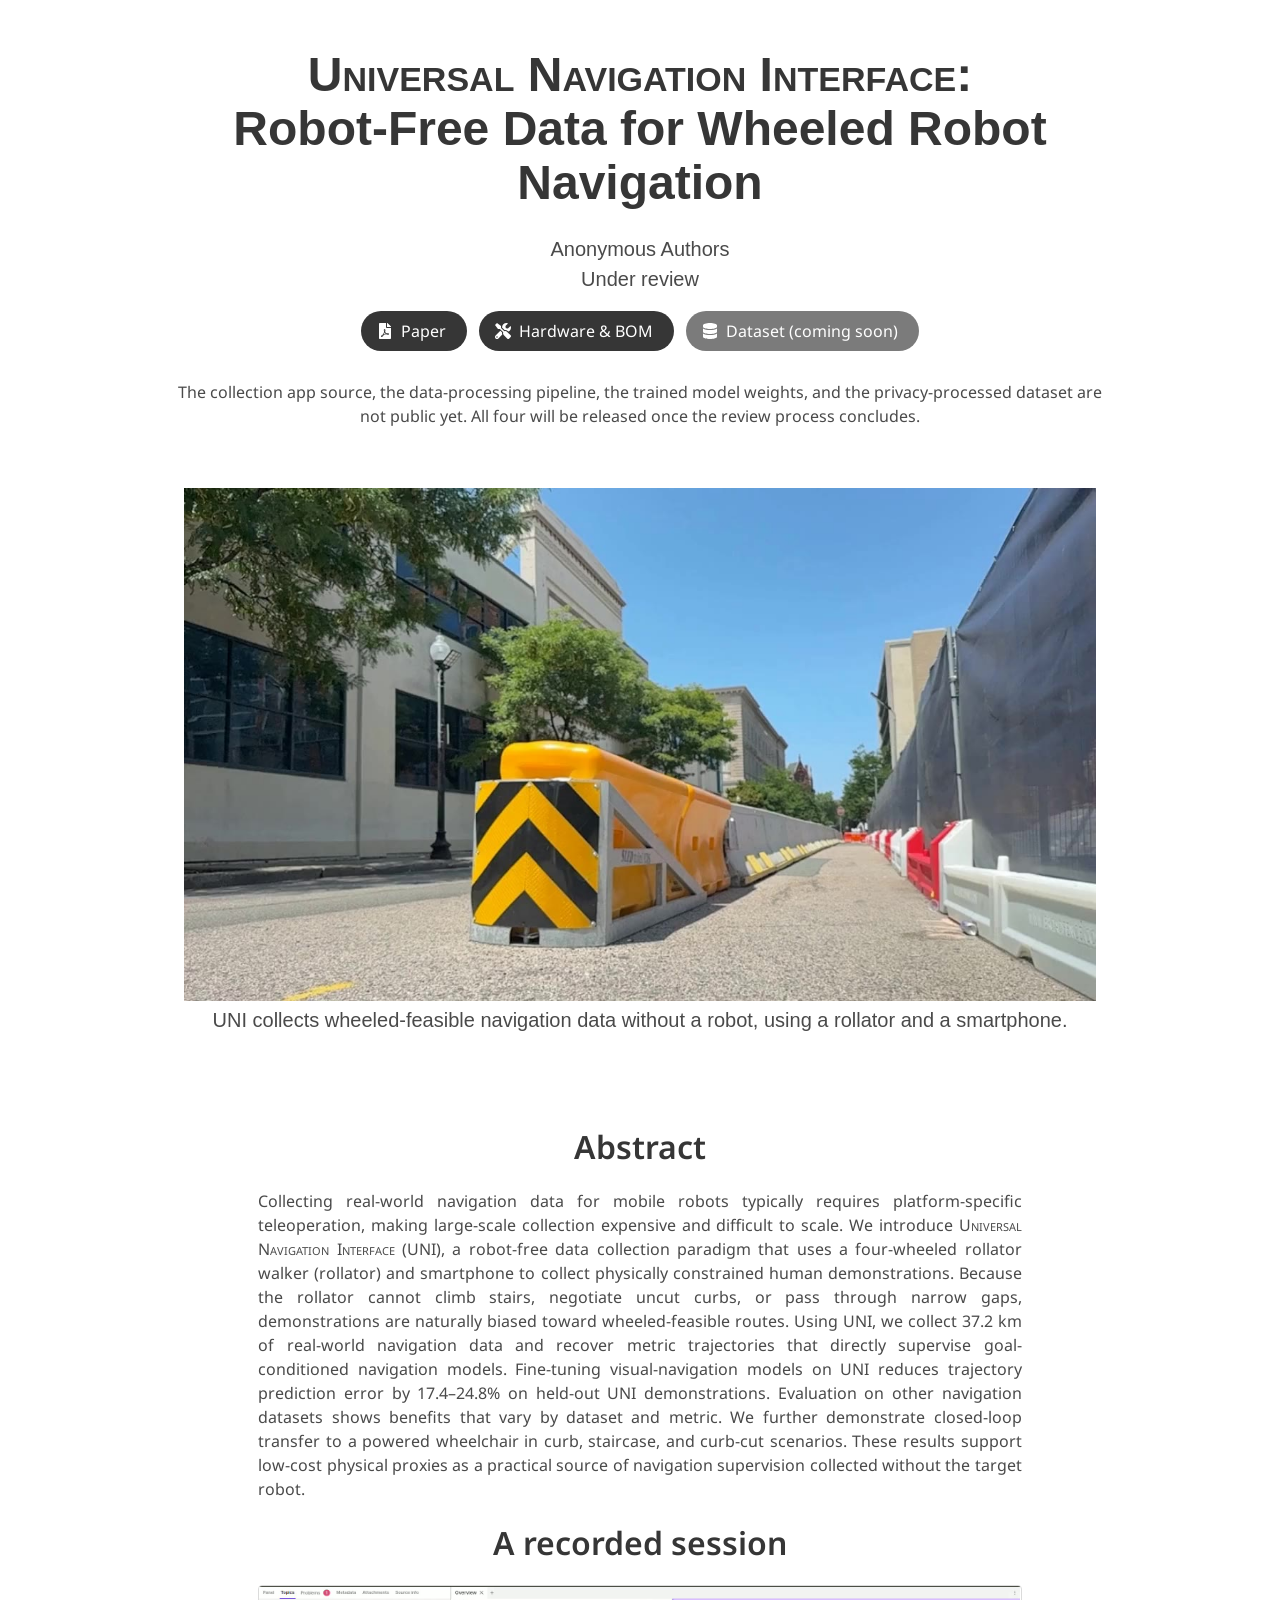
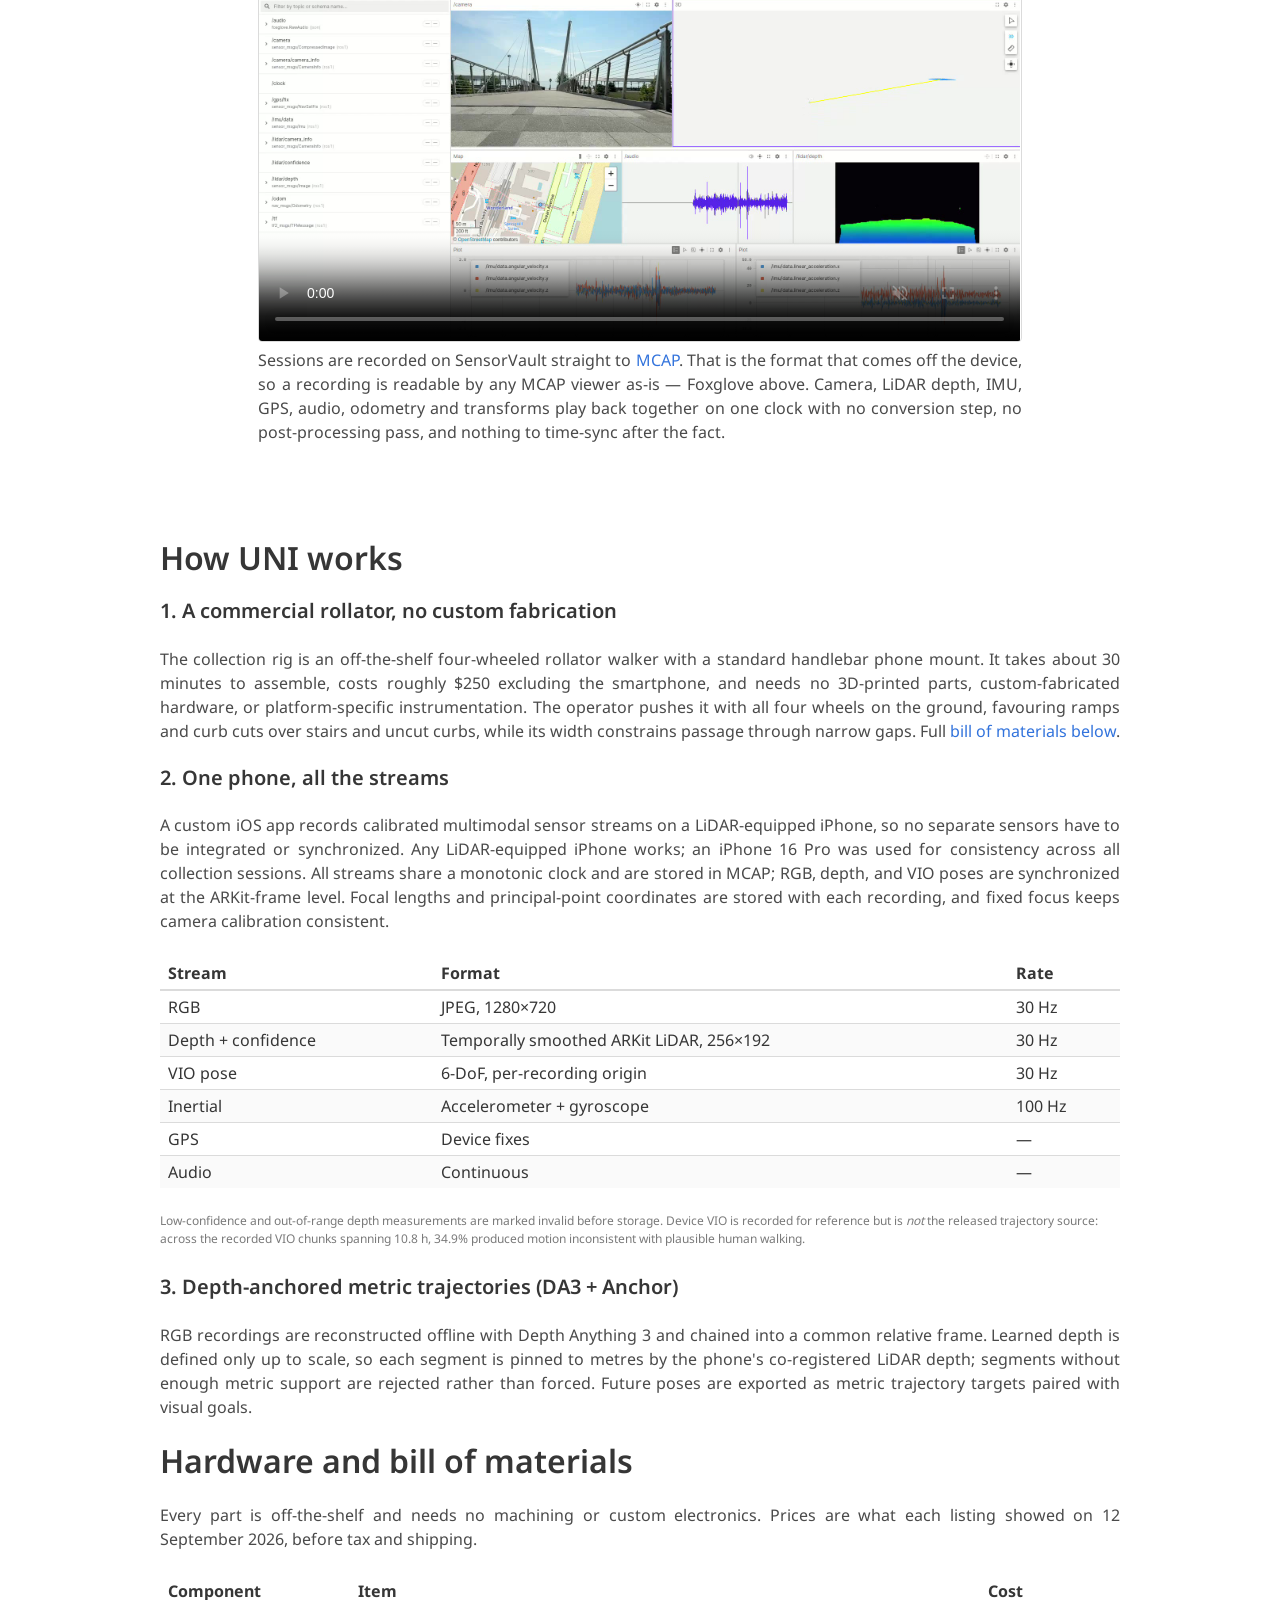
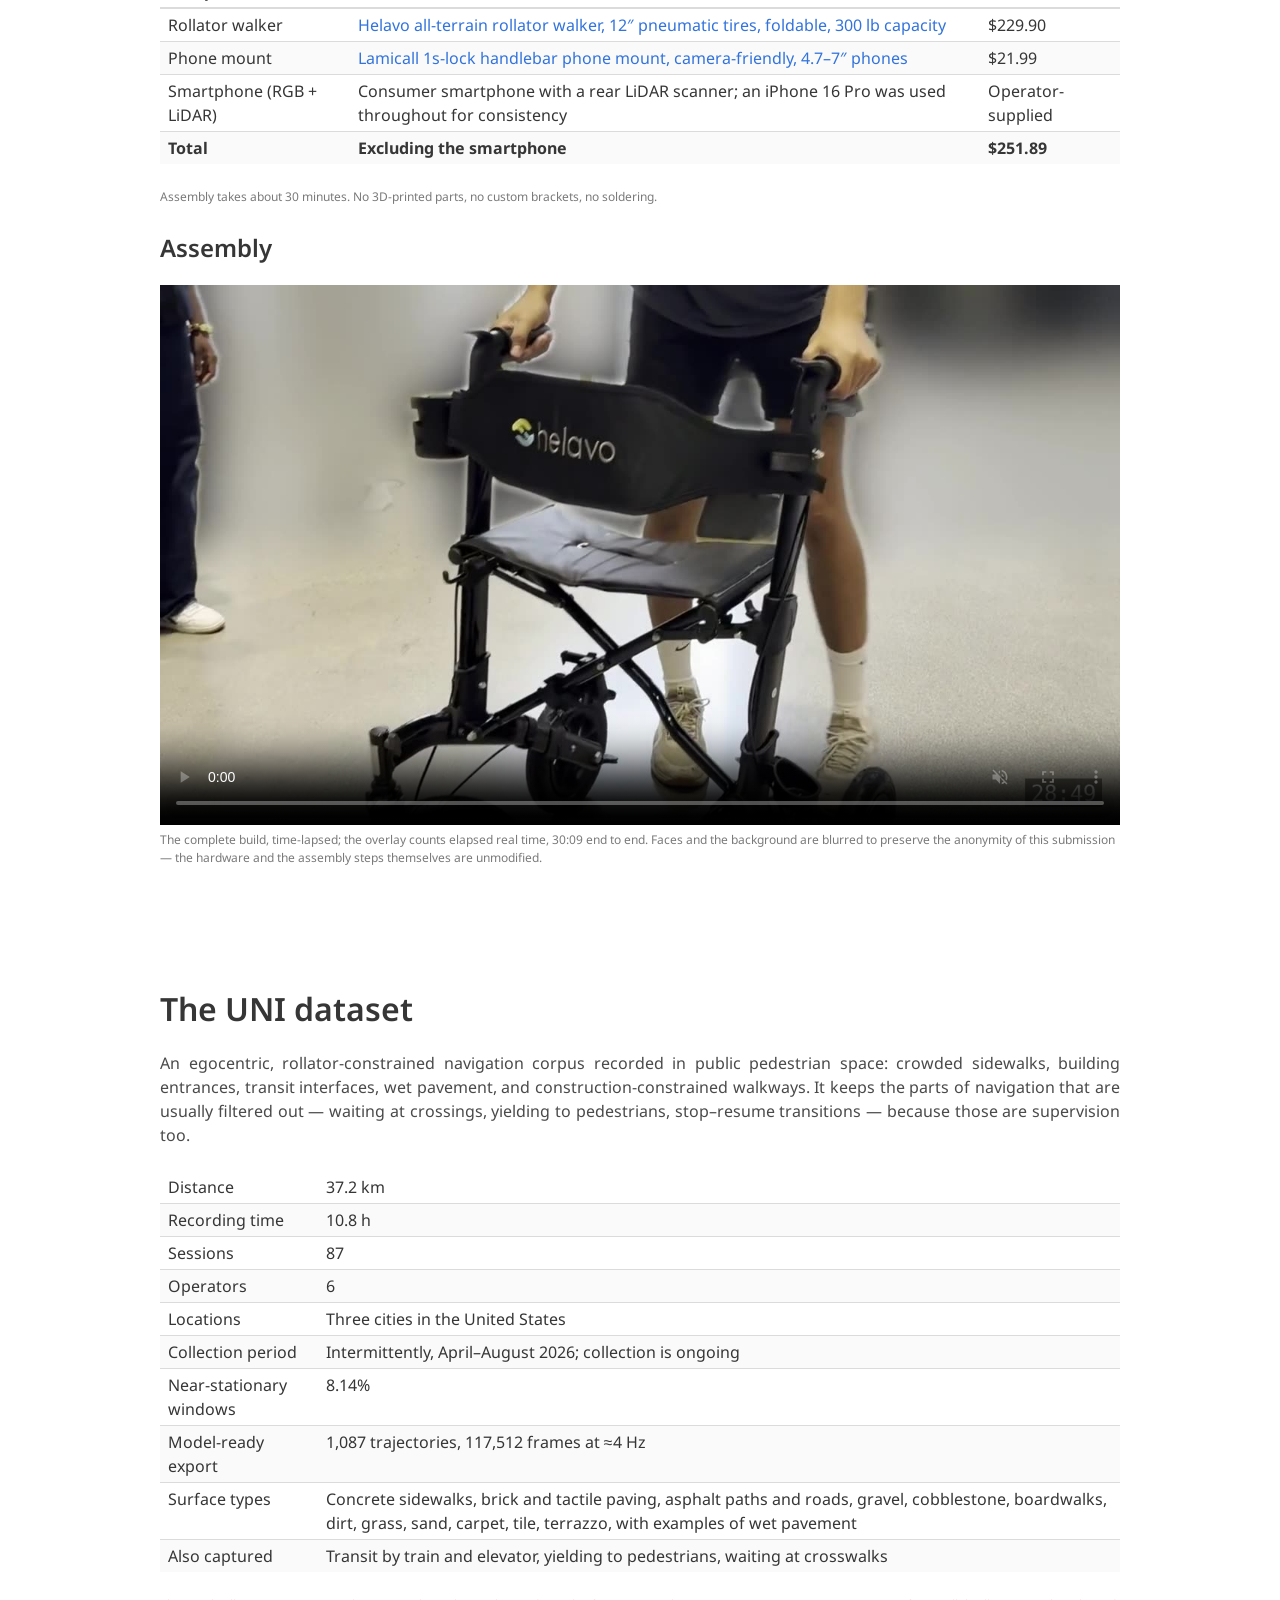
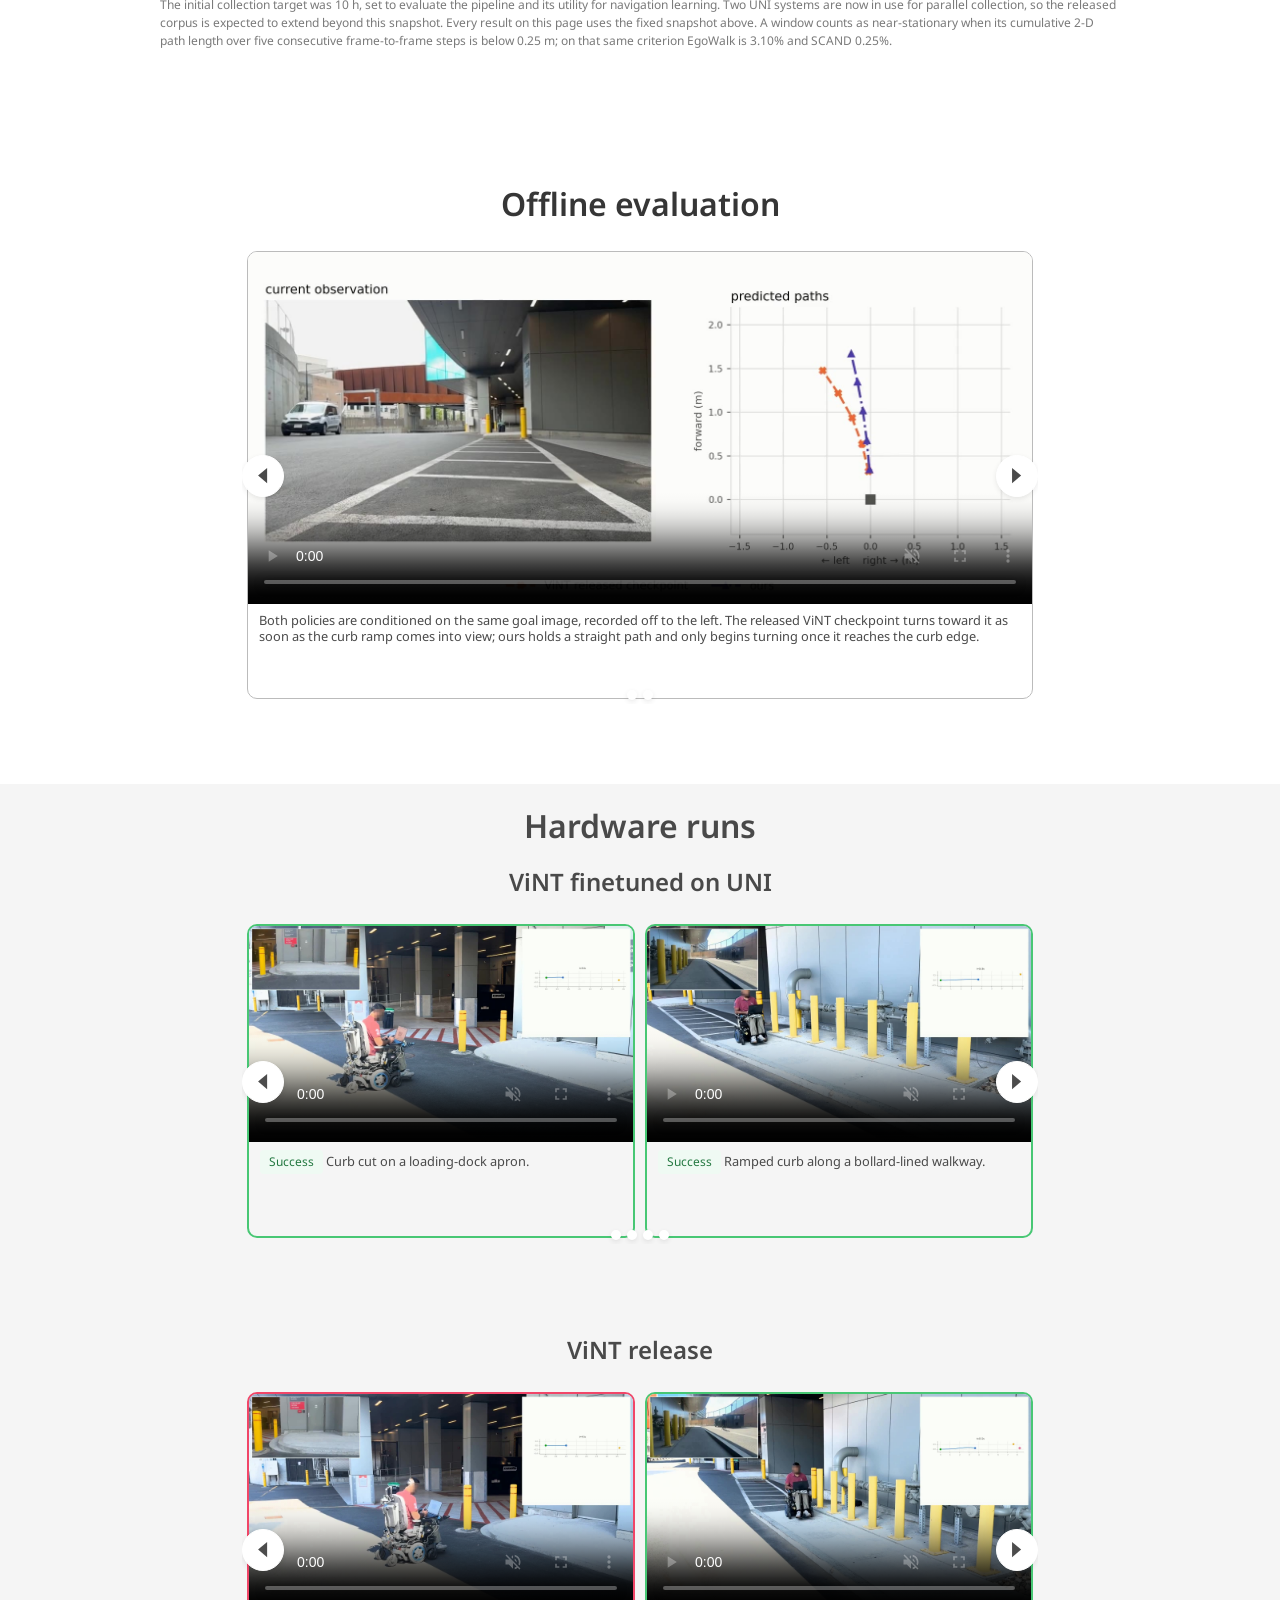
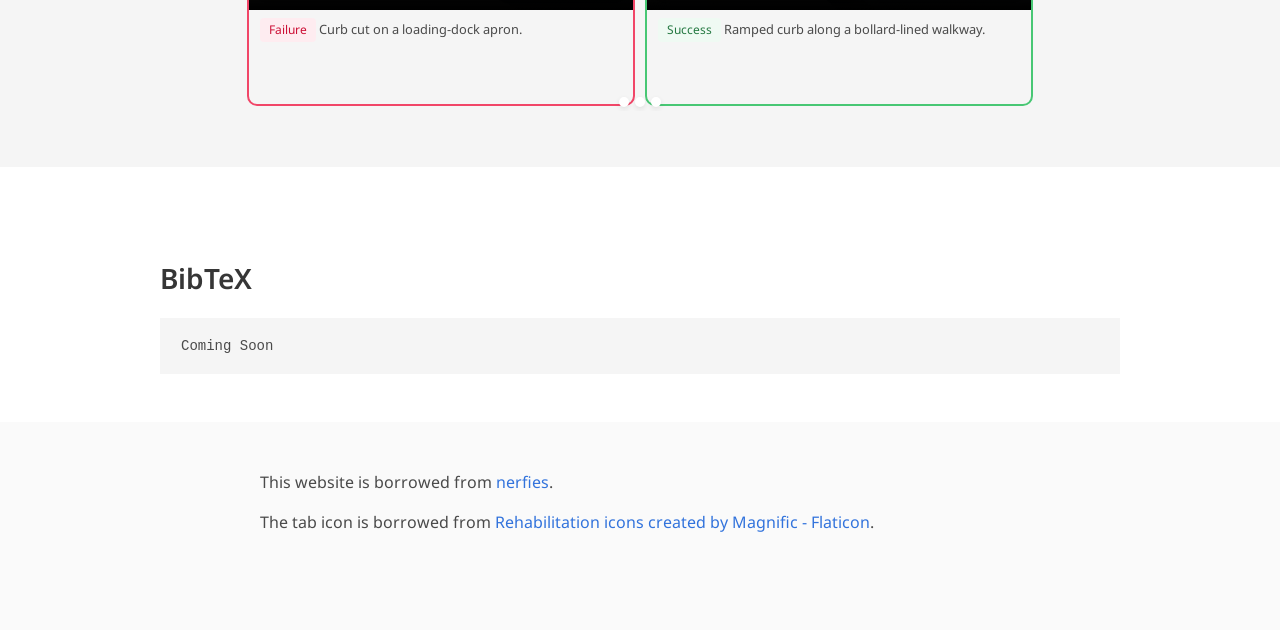
==== commit d90b6f16: "swap in the two-view offline renders and add the crossing hold" ====
--- a/index.html
+++ b/index.html
@@ -364,24 +364,39 @@
 </section>
 
 
-<!-- Offline evaluation. Sits before the hardware runs: this is replayed footage with
-     both policies conditioned on the same registered site goal, not a live run. -->
+<!-- Offline evaluation. Same organisation as the hardware runs below: heading, then a
+     .carousel in a is-10 column. One slide at a time via data-slides-to-show, because
+     these renders are 2.2:1 and the plot is unreadable at the global two-up. The
+     attribute's string value only breaks the library's centerMode path, which is off. -->
 <section class="section">
   <div class="container is-max-desktop">
-    <div class="columns is-centered has-text-centered">
-      <div class="column is-full-width">
-        <h2 class="title is-3">Offline evaluation</h2>
-        <div class="content">
-          <video id="offline-curb-video" controls muted loop playsinline preload="metadata"
-                 width="100%" poster="./static/images/offline_curb_compare_poster.jpg">
-            <source src="./static/videos/offline_curb_compare.mp4"
-                    type="video/mp4">
-          </video>
-          <p class="has-text-justified">
-            Both policies see the same observation and the same goal image, which sits off to the
-            left. The released ViNT checkpoint turns toward it as soon as the curb ramp comes into
-            view; ours holds a straight path and only begins turning once it reaches the curb edge.
-          </p>
+    <h2 class="title is-3 has-text-centered">Offline evaluation</h2>
+    <div class="columns is-centered">
+      <div class="column is-10">
+        <div id="offline-carousel" class="carousel results-carousel" data-slides-to-show="1">
+          <div class="item">
+            <video poster="./static/images/offline_curb_compare_poster.jpg" id="offline-curb-video"
+                   controls muted loop playsinline preload="metadata" width="100%">
+              <source src="./static/videos/offline_curb_compare.mp4"
+                      type="video/mp4">
+            </video>
+            <p class="run-caption">Both policies are conditioned on the same goal image, recorded
+            off to the left. The released ViNT checkpoint turns toward it as soon as the curb ramp
+            comes into view; ours holds a straight path and only begins turning once it reaches the
+            curb edge.</p>
+          </div>
+          <div class="item">
+            <video poster="./static/images/offline_crossing_hold_poster.jpg"
+                   id="offline-crossing-video"
+                   controls muted loop playsinline preload="metadata" width="100%">
+              <source src="./static/videos/offline_crossing_hold.mp4"
+                      type="video/mp4">
+            </video>
+            <p class="run-caption">At a crossing, ours holds at a standstill while pedestrians pass
+            and resumes once they clear; the released checkpoint keeps predicting forward motion
+            throughout. Frames are blurred for release &mdash; the policy ran on the unmodified
+            frames &mdash; and the goal is set by an external supervisor, not by the policy.</p>
+          </div>
         </div>
       </div>
     </div>
@@ -398,7 +413,7 @@
     <div class="container is-max-desktop">
       <h2 class="title is-3 has-text-centered">Hardware runs</h2>
 
-      <h3 class="title is-4 has-text-centered">UNI finetuned on ViNT</h3>
+      <h3 class="title is-4 has-text-centered">ViNT finetuned on UNI</h3>
       <div class="columns is-centered">
         <div class="column is-10">
         <div id="ours-carousel" class="carousel results-carousel">
